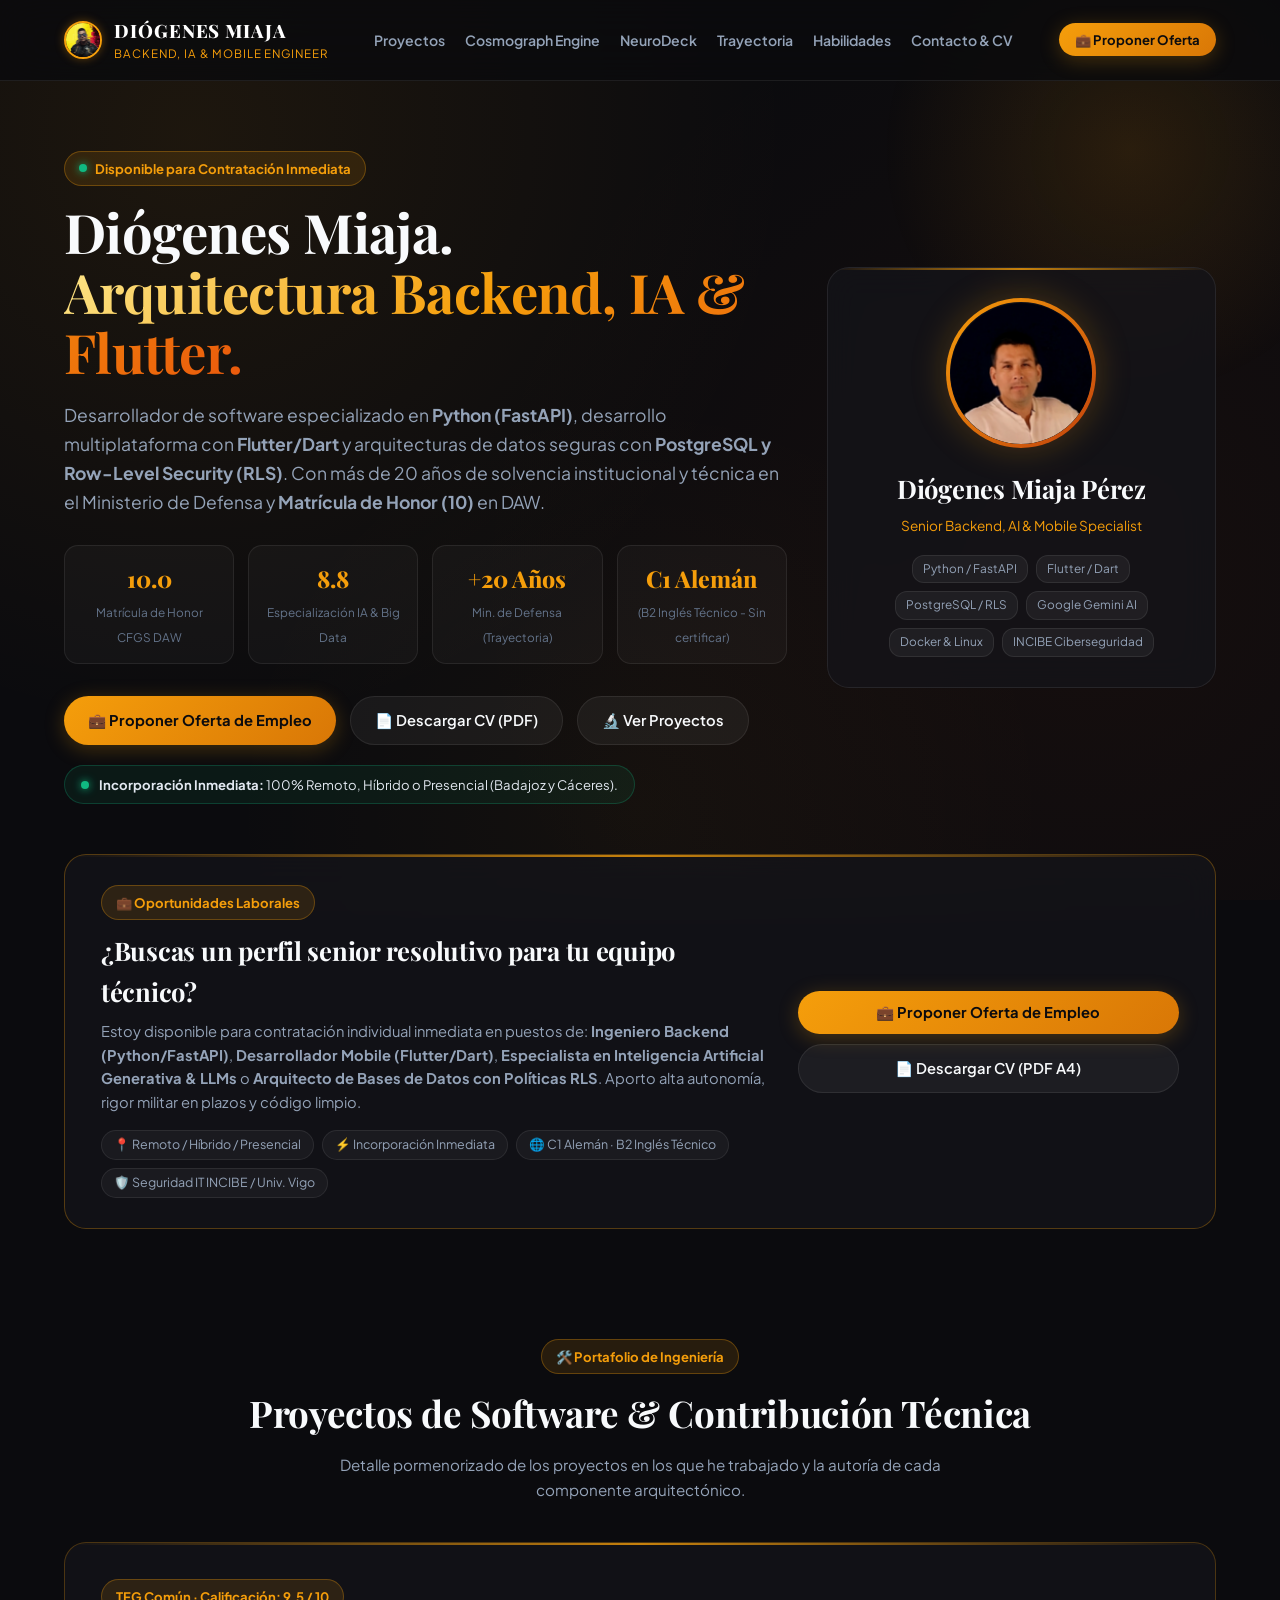
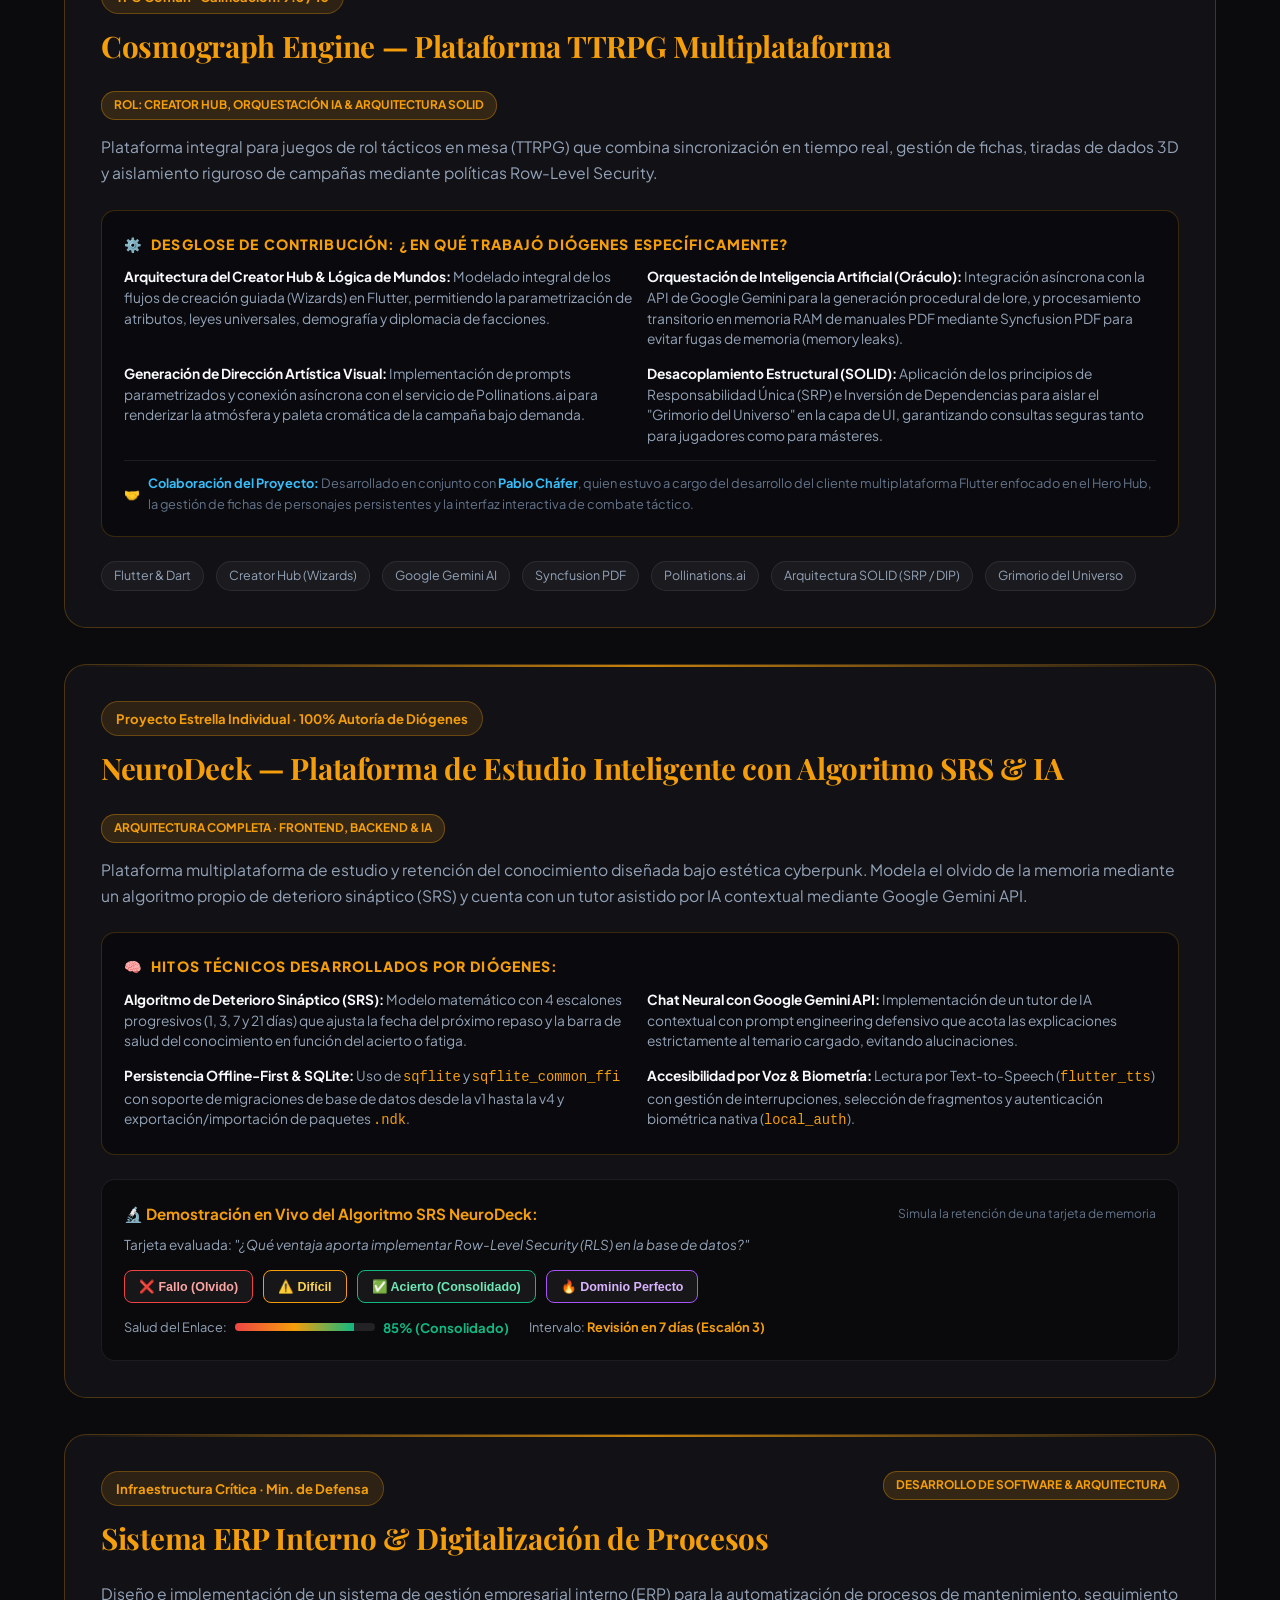
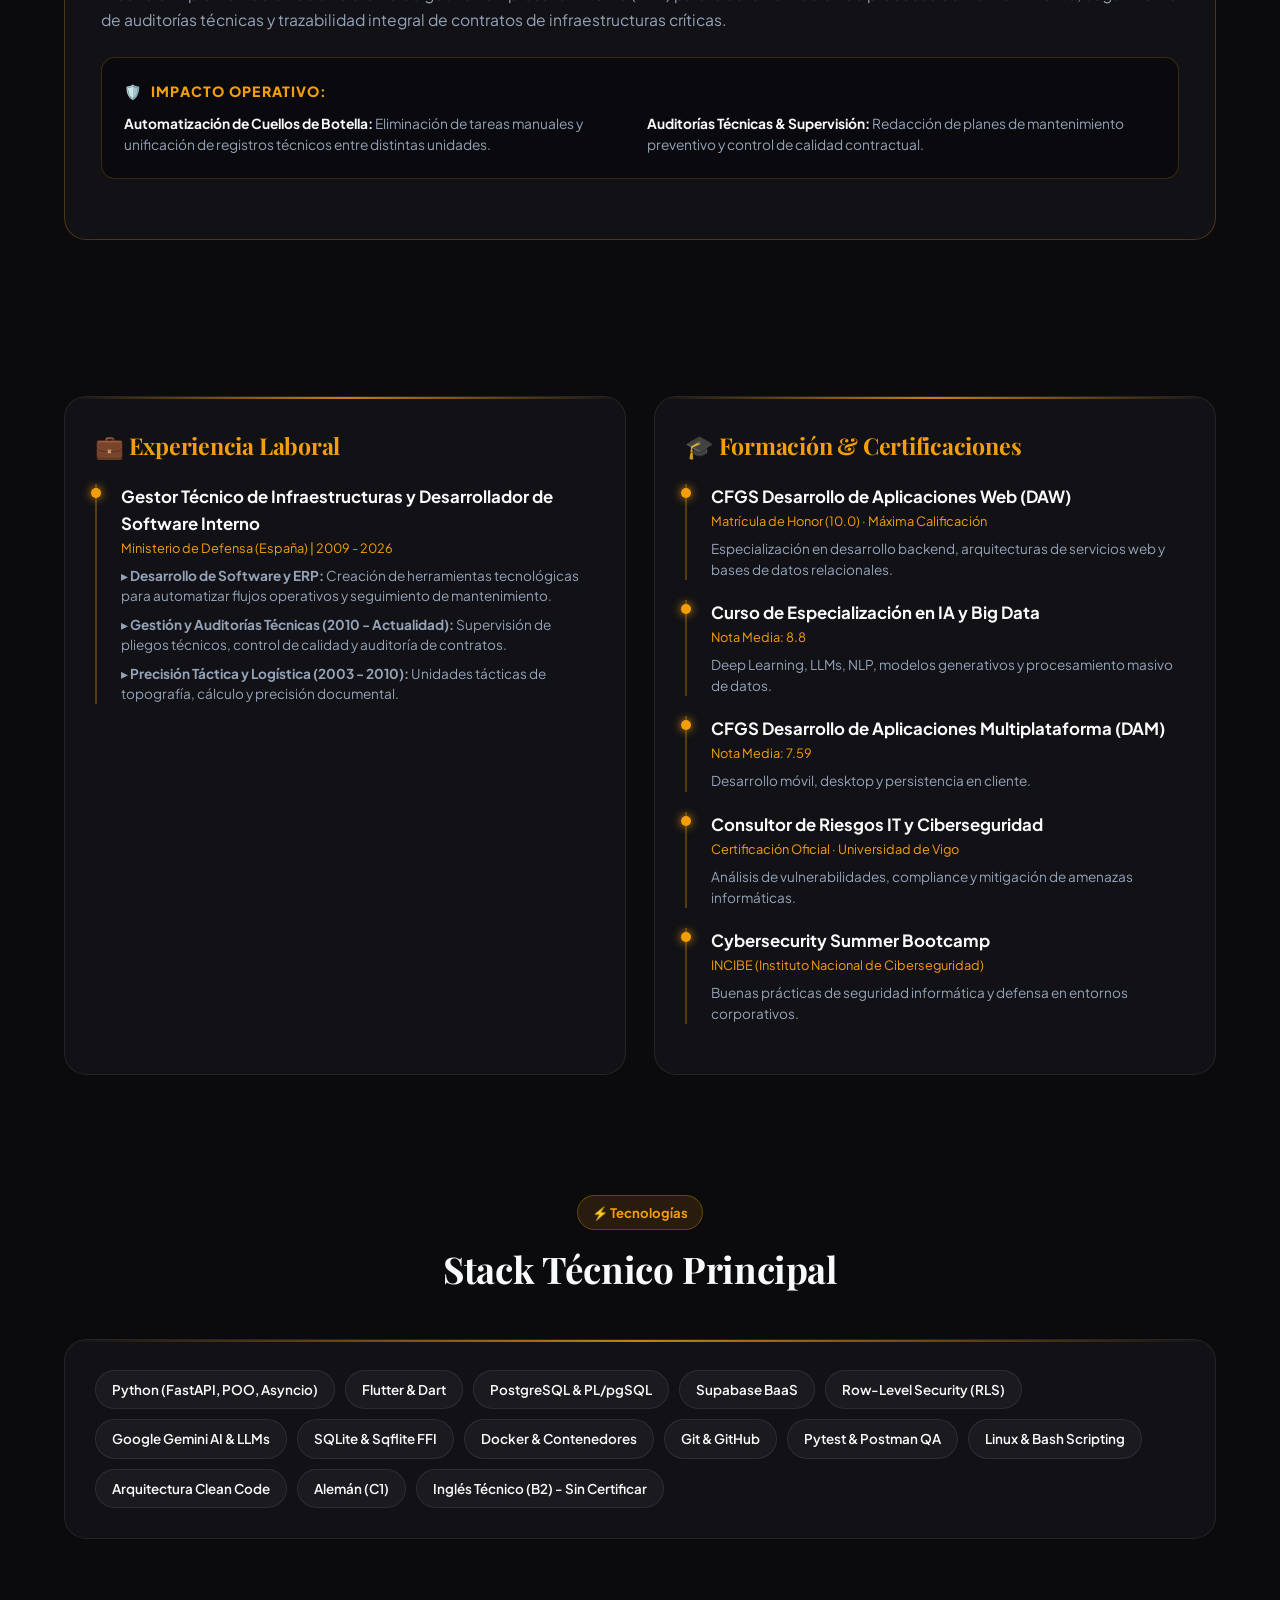
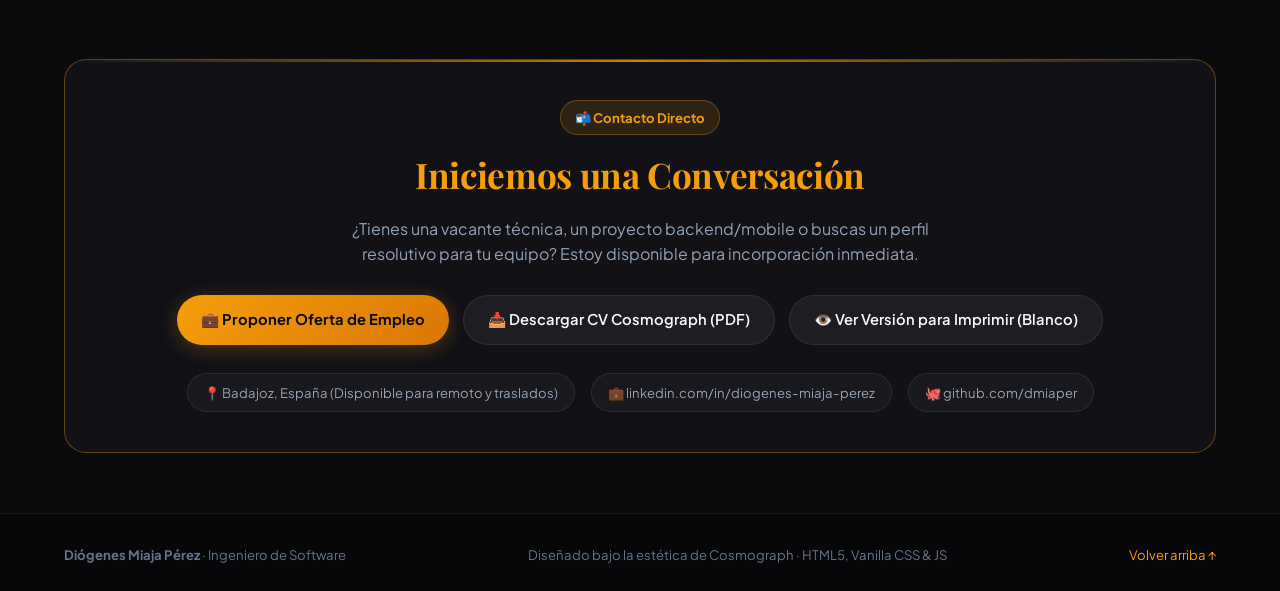
==== index.html @ bc134b26 "feat: portfolio web interactivo y CV de Diogenes Miaja preparado para GitHub Pages" ====
<!DOCTYPE html>
<html lang="es">
<head>
  <meta charset="UTF-8">
  <meta name="viewport" content="width=device-width, initial-scale=1.0">
  <title>Diógenes Miaja Pérez — Backend, IA & Mobile Flutter Developer</title>
  <meta name="description" content="Portafolio profesional de Diógenes Miaja Pérez: Ingeniero de Software especializado en Python, FastAPI, Flutter/Dart, PostgreSQL RLS e IA Generativa. Matrícula de Honor en DAW.">
  
  <!-- Google Fonts: Playfair Display & Plus Jakarta Sans / Inter -->
  <link rel="preconnect" href="https://fonts.googleapis.com">
  <link rel="preconnect" href="https://fonts.gstatic.com" crossorigin>
  <link href="https://fonts.googleapis.com/css2?family=Inter:wght@300;400;500;600;700&family=Playfair+Display:ital,wght@0,600;0,700;0,900;1,600&family=Plus+Jakarta+Sans:wght@500;600;700;800&family=JetBrains+Mono:wght@400;500;600&display=swap" rel="stylesheet">
  
  <link rel="stylesheet" href="styles.css">
<link rel="icon" type="image/jpg" href="assets/diogenes-profile.jpg">
</head>
<body>

  <div class="ambient-glow"></div>

  <!-- HEADER / NAVBAR -->
  <header class="site-header">
    <div class="container header-layout">
      <a href="#hero" class="brand-box">
        <img src="assets/diogenes-profile.jpg" alt="Diógenes Miaja" class="brand-icon">
        <div>
          <div class="brand-title">DIÓGENES MIAJA</div>
          <div class="brand-subtitle">Backend, IA & Mobile Engineer</div>
        </div>
      </a>

      <nav>
        <ul class="nav-links">
          <li><a href="#proyectos">Proyectos</a></li>
          <li><a href="#cosmograph">Cosmograph Engine</a></li>
          <li><a href="#neurodeck">NeuroDeck</a></li>
          <li><a href="#trayectoria">Trayectoria</a></li>
          <li><a href="#stack">Habilidades</a></li>
          <li><a href="#contacto">Contacto & CV</a></li>
        </ul>
      </nav>

      <div>
        <button type="button" class="btn-master btn-sm" onclick="openOfferEmail('Diógenes Miaja', 'dmiaper@hotmail.com')">
          <span>💼 Proponer Oferta</span>
        </button>
      </div>
    </div>
  </header>

  <main>

    <!-- HERO SECTION -->
    <section class="hero-section" id="hero">
      <div class="container hero-grid">
        
        <div>
          <div class="hero-eyebrow">
            <span class="badge-pill">
              <span class="status-dot-green"></span>
              <span>Disponible para Contratación Inmediata</span>
            </span>
          </div>

          <h1 class="hero-title">
            Diógenes Miaja. <br>
            <span class="text-gradient-master">Arquitectura Backend, IA & Flutter.</span>
          </h1>

          <p class="hero-lead">
            Desarrollador de software especializado en <strong>Python (FastAPI)</strong>, desarrollo multiplataforma con <strong>Flutter/Dart</strong> y arquitecturas de datos seguras con <strong>PostgreSQL y Row-Level Security (RLS)</strong>. Con más de 20 años de solvencia institucional y técnica en el Ministerio de Defensa y <strong>Matrícula de Honor (10)</strong> en DAW.
          </p>

          <!-- Métricas -->
          <div class="hero-metrics">
            <div class="metric-card">
              <span class="metric-val">10.0</span>
              <span class="metric-label">Matrícula de Honor CFGS DAW</span>
            </div>
            <div class="metric-card">
              <span class="metric-val">8.8</span>
              <span class="metric-label">Especialización IA & Big Data</span>
            </div>
            <div class="metric-card">
              <span class="metric-val">+20 Años</span>
              <span class="metric-label">Min. de Defensa (Trayectoria)</span>
            </div>
            <div class="metric-card">
              <span class="metric-val">C1 Alemán</span>
              <span class="metric-label">(B2 Inglés Técnico - Sin certificar)</span>
            </div>
          </div>

          <!-- CTAs -->
          <div class="hero-actions">
            <button type="button" class="btn-master" onclick="openOfferEmail('Diógenes Miaja', 'dmiaper@hotmail.com')">
              <span>💼 Proponer Oferta de Empleo</span>
            </button>
            <a href="./CV_Diogenes_Miaja_Cosmograph.pdf" download class="btn-glass">
              <span>📄 Descargar CV (PDF)</span>
            </a>
            <a href="#proyectos" class="btn-glass">
              <span>🔬 Ver Proyectos</span>
            </a>
          </div>

          <!-- Callout -->
          <div class="hiring-callout-strip">
            <span class="status-dot-green"></span>
            <span><strong>Incorporación Inmediata:</strong> 100% Remoto, Híbrido o Presencial (Badajoz y Cáceres).</span>
          </div>
        </div>

        <!-- Tarjeta Hero Lateral -->
        <div class="hero-card-side glass-panel">
          <div class="top-light-line"></div>
          
          <div class="avatar-ring">
            <div class="avatar-inner">
              <img src="assets/perfil_dio.png" alt="Foto de Diógenes Miaja Pérez" class="profile-photo-img" loading="eager">
            </div>
          </div>

          <h2 class="hero-side-name">Diógenes Miaja Pérez</h2>
          <p class="hero-side-role">Senior Backend, AI & Mobile Specialist</p>
          
          <div class="hero-side-tags">
            <span class="tag-pill">Python / FastAPI</span>
            <span class="tag-pill">Flutter / Dart</span>
            <span class="tag-pill">PostgreSQL / RLS</span>
            <span class="tag-pill">Google Gemini AI</span>
            <span class="tag-pill">Docker & Linux</span>
            <span class="tag-pill">INCIBE Ciberseguridad</span>
          </div>
        </div>

      </div>
    </section>

    <!-- BANNER DE CONTRATACIÓN INDIVIDUAL DESTACADO -->
    <section class="container">
      <div class="hiring-box glass-panel">
        <div class="top-light-line"></div>
        <div class="hiring-box-layout">
          <div>
            <span class="badge-pill" style="margin-bottom: 10px;">💼 Oportunidades Laborales</span>
            <h3 class="hiring-box-title">¿Buscas un perfil senior resolutivo para tu equipo técnico?</h3>
            <p class="hiring-box-desc">
              Estoy disponible para contratación individual inmediata en puestos de: <strong>Ingeniero Backend (Python/FastAPI)</strong>, <strong>Desarrollador Mobile (Flutter/Dart)</strong>, <strong>Especialista en Inteligencia Artificial Generativa & LLMs</strong> o <strong>Arquitecto de Bases de Datos con Políticas RLS</strong>. Aporto alta autonomía, rigor militar en plazos y código limpio.
            </p>
            <div class="hiring-chips">
              <span class="chip">📍 Remoto / Híbrido / Presencial</span>
              <span class="chip">⚡ Incorporación Inmediata</span>
              <span class="chip">🌐 C1 Alemán · B2 Inglés Técnico</span>
              <span class="chip">🛡️ Seguridad IT INCIBE / Univ. Vigo</span>
            </div>
          </div>
          <div class="hiring-box-actions">
            <button type="button" class="btn-master btn-block" onclick="openOfferEmail('Diógenes Miaja', 'dmiaper@hotmail.com')">
              <span>💼 Proponer Oferta de Empleo</span>
            </button>
            <a href="./CV_Diogenes_Miaja_Cosmograph.pdf" download class="btn-glass btn-block">
              <span>📄 Descargar CV (PDF A4)</span>
            </a>
          </div>
        </div>
      </div>
    </section>

    <!-- PROYECTOS DESTACADOS CON DESGLOSE DE AUTORÍA -->
    <section class="section-block" id="proyectos">
      <div class="container">
        
        <div class="section-head">
          <span class="badge-pill">🛠️ Portafolio de Ingeniería</span>
          <h2 class="section-title">Proyectos de Software & Contribución Técnica</h2>
          <p class="section-sub">
            Detalle pormenorizado de los proyectos en los que he trabajado y la autoría de cada componente arquitectónico.
          </p>
        </div>

        <!-- PROYECTO 1: COSMOGRAPH ENGINE (COLABORATIVO - TFG 9.5) -->
        <article class="project-card glass-panel" id="cosmograph">
          <div class="top-light-line"></div>

          <div class="project-topline">
            <div>
              <span class="badge-pill" style="margin-bottom: 8px;">TFG Común · Calificación: 9.5 / 10</span>
              <h3 class="project-title text-amber">Cosmograph Engine — Plataforma TTRPG Multiplataforma</h3>
            </div>
            <span class="project-role-badge">Rol: Creator Hub, Orquestación IA & Arquitectura SOLID</span>
          </div>

          <p class="project-summary">
            Plataforma integral para juegos de rol tácticos en mesa (TTRPG) que combina sincronización en tiempo real, gestión de fichas, tiradas de dados 3D y aislamiento riguroso de campañas mediante políticas Row-Level Security.
          </p>

          <!-- DESGLOSE ESPECÍFICO DE QUÉ HIZO DIÓGENES -->
          <div class="contribution-breakdown">
            <h4 class="contribution-title">
              <span>⚙️</span>
              <span>Desglose de Contribución: ¿En qué trabajó Diógenes específicamente?</span>
            </h4>
            
            <ul class="contribution-list">
              <li>
                <strong>Arquitectura del Creator Hub & Lógica de Mundos:</strong>
                Modelado integral de los flujos de creación guiada (Wizards) en Flutter, permitiendo la parametrización de atributos, leyes universales, demografía y diplomacia de facciones.
              </li>
              <li>
                <strong>Orquestación de Inteligencia Artificial (Oráculo):</strong>
                Integración asíncrona con la API de Google Gemini para la generación procedural de lore, y procesamiento transitorio en memoria RAM de manuales PDF mediante Syncfusion PDF para evitar fugas de memoria (memory leaks).
              </li>
              <li>
                <strong>Generación de Dirección Artística Visual:</strong>
                Implementación de prompts parametrizados y conexión asíncrona con el servicio de Pollinations.ai para renderizar la atmósfera y paleta cromática de la campaña bajo demanda.
              </li>
              <li>
                <strong>Desacoplamiento Estructural (SOLID):</strong>
                Aplicación de los principios de Responsabilidad Única (SRP) e Inversión de Dependencias para aislar el "Grimorio del Universo" en la capa de UI, garantizando consultas seguras tanto para jugadores como para másteres.
              </li>
            </ul>

            <div class="collaborator-note">
              <span>🤝</span>
              <span>
                <strong>Colaboración del Proyecto:</strong> Desarrollado en conjunto con <strong>Pablo Cháfer</strong>, quien estuvo a cargo del desarrollo del cliente multiplataforma Flutter enfocado en el Hero Hub, la gestión de fichas de personajes persistentes y la interfaz interactiva de combate táctico.
              </span>
            </div>
          </div>

          <div style="display: flex; gap: 12px; flex-wrap: wrap;">
            <span class="chip">Flutter & Dart</span>
            <span class="chip">Creator Hub (Wizards)</span>
            <span class="chip">Google Gemini AI</span>
            <span class="chip">Syncfusion PDF</span>
            <span class="chip">Pollinations.ai</span>
            <span class="chip">Arquitectura SOLID (SRP / DIP)</span>
            <span class="chip">Grimorio del Universo</span>
          </div>
        </article>

        <!-- PROYECTO 2: NEURODECK (AUTORÍA INDIVIDUAL DE DIÓGENES) -->
        <article class="project-card glass-panel" id="neurodeck">
          <div class="top-light-line"></div>

          <div class="project-topline">
            <div>
              <span class="badge-pill" style="margin-bottom: 8px;">Proyecto Estrella Individual · 100% Autoría de Diógenes</span>
              <h3 class="project-title text-amber">NeuroDeck — Plataforma de Estudio Inteligente con Algoritmo SRS & IA</h3>
            </div>
            <span class="project-role-badge">Arquitectura Completa · Frontend, Backend & IA</span>
          </div>

          <p class="project-summary">
            Plataforma multiplataforma de estudio y retención del conocimiento diseñada bajo estética cyberpunk. Modela el olvido de la memoria mediante un algoritmo propio de deterioro sináptico (SRS) y cuenta con un tutor asistido por IA contextual mediante Google Gemini API.
          </p>

          <!-- DESGLOSE ESPECÍFICO DE NEURODECK -->
          <div class="contribution-breakdown">
            <h4 class="contribution-title">
              <span>🧠</span>
              <span>Hitos Técnicos Desarrollados por Diógenes:</span>
            </h4>
            
            <ul class="contribution-list">
              <li>
                <strong>Algoritmo de Deterioro Sináptico (SRS):</strong>
                Modelo matemático con 4 escalones progresivos (1, 3, 7 y 21 días) que ajusta la fecha del próximo repaso y la barra de salud del conocimiento en función del acierto o fatiga.
              </li>
              <li>
                <strong>Chat Neural con Google Gemini API:</strong>
                Implementación de un tutor de IA contextual con prompt engineering defensivo que acota las explicaciones estrictamente al temario cargado, evitando alucinaciones.
              </li>
              <li>
                <strong>Persistencia Offline-First & SQLite:</strong>
                Uso de <code style="color: var(--master-gold);">sqflite</code> y <code style="color: var(--master-gold);">sqflite_common_ffi</code> con soporte de migraciones de base de datos desde la v1 hasta la v4 y exportación/importación de paquetes <code style="color: var(--master-gold);">.ndk</code>.
              </li>
              <li>
                <strong>Accesibilidad por Voz & Biometría:</strong>
                Lectura por Text-to-Speech (<code style="color: var(--master-gold);">flutter_tts</code>) con gestión de interrupciones, selección de fragmentos y autenticación biométrica nativa (<code style="color: var(--master-gold);">local_auth</code>).
              </li>
            </ul>
          </div>

          <!-- DEMO INTERACTIVA DEL ALGORITMO SRS -->
          <div class="srs-demo-box">
            <div style="display: flex; justify-content: space-between; align-items: center; margin-bottom: 8px; flex-wrap: wrap; gap: 8px;">
              <strong style="font-size: 0.95rem; color: var(--master-gold);">🔬 Demostración en Vivo del Algoritmo SRS NeuroDeck:</strong>
              <span style="font-size: 0.76rem; color: var(--text-subtle);">Simula la retención de una tarjeta de memoria</span>
            </div>
            
            <p style="font-size: 0.85rem; color: var(--text-muted); margin-bottom: 10px;">
              Tarjeta evaluada: <em>"¿Qué ventaja aporta implementar Row-Level Security (RLS) en la base de datos?"</em>
            </p>

            <div class="srs-controls">
              <button class="btn-srs fail" id="srsFail">❌ Fallo (Olvido)</button>
              <button class="btn-srs hard" id="srsHard">⚠️ Difícil</button>
              <button class="btn-srs success" id="srsSuccess">✅ Acierto (Consolidado)</button>
              <button class="btn-srs master" id="srsMaster">🔥 Dominio Perfecto</button>
            </div>

            <div class="srs-metrics-row">
              <div style="display: flex; align-items: center; gap: 8px;">
                <span style="font-size: 0.8rem; color: var(--text-muted);">Salud del Enlace:</span>
                <div class="health-track">
                  <div class="health-fill" id="srsHealthBar"></div>
                </div>
                <span id="srsHealthVal" style="font-size: 0.82rem; font-weight: 700; color: #10B981;">85% (Consolidado)</span>
              </div>
              <div style="font-size: 0.8rem; color: var(--text-muted);">
                Intervalo: <strong id="srsIntervalVal" style="color: var(--master-gold);">Revisión en 7 días (Escalón 3)</strong>
              </div>
            </div>
          </div>
        </article>

        <!-- PROYECTO 3: ERP INTERNO & AUTOMATIZACIÓN MINISDEF -->
        <article class="project-card glass-panel">
          <div class="top-light-line"></div>

          <div class="project-topline">
            <div>
              <span class="badge-pill" style="margin-bottom: 8px;">Infraestructura Crítica · Min. de Defensa</span>
              <h3 class="project-title text-amber">Sistema ERP Interno & Digitalización de Procesos</h3>
            </div>
            <span class="project-role-badge">Desarrollo de Software & Arquitectura</span>
          </div>

          <p class="project-summary">
            Diseño e implementación de un sistema de gestión empresarial interno (ERP) para la automatización de procesos de mantenimiento, seguimiento de auditorías técnicas y trazabilidad integral de contratos de infraestructuras críticas.
          </p>

          <div class="contribution-breakdown">
            <h4 class="contribution-title"><span>🛡️</span><span>Impacto Operativo:</span></h4>
            <ul class="contribution-list">
              <li>
                <strong>Automatización de Cuellos de Botella:</strong> Eliminación de tareas manuales y unificación de registros técnicos entre distintas unidades.
              </li>
              <li>
                <strong>Auditorías Técnicas & Supervisión:</strong> Redacción de planes de mantenimiento preventivo y control de calidad contractual.
              </li>
            </ul>
          </div>
        </article>

      </div>
    </section>

    <!-- TRAYECTORIA Y FORMACIÓN (DOS COLUMNAS) -->
    <section class="section-block" id="trayectoria">
      <div class="container two-cols">
        
        <!-- EXPERIENCIA LABORAL -->
        <div class="timeline-card glass-panel">
          <div class="top-light-line"></div>
          <h3 class="timeline-heading">💼 Experiencia Laboral</h3>

          <div class="timeline-item">
            <div class="timeline-dot"></div>
            <div class="tl-role">Gestor Técnico de Infraestructuras y Desarrollador de Software Interno</div>
            <div class="tl-sub">Ministerio de Defensa (España) | 2009 - 2026</div>
            <div class="tl-desc">
              <ul style="list-style: none; display: flex; flex-direction: column; gap: 8px; margin-top: 6px;">
                <li>▸ <strong>Desarrollo de Software y ERP:</strong> Creación de herramientas tecnológicas para automatizar flujos operativos y seguimiento de mantenimiento.</li>
                <li>▸ <strong>Gestión y Auditorías Técnicas (2010 - Actualidad):</strong> Supervisión de pliegos técnicos, control de calidad y auditoría de contratos.</li>
                <li>▸ <strong>Precisión Táctica y Logística (2003 - 2010):</strong> Unidades tácticas de topografía, cálculo y precisión documental.</li>
              </ul>
            </div>
          </div>
        </div>

        <!-- FORMACIÓN Y CERTIFICACIONES -->
        <div class="timeline-card glass-panel">
          <div class="top-light-line"></div>
          <h3 class="timeline-heading">🎓 Formación & Certificaciones</h3>

          <div class="timeline-item">
            <div class="timeline-dot"></div>
            <div class="tl-role">CFGS Desarrollo de Aplicaciones Web (DAW)</div>
            <div class="tl-sub">Matrícula de Honor (10.0) · Máxima Calificación</div>
            <div class="tl-desc">Especialización en desarrollo backend, arquitecturas de servicios web y bases de datos relacionales.</div>
          </div>

          <div class="timeline-item">
            <div class="timeline-dot"></div>
            <div class="tl-role">Curso de Especialización en IA y Big Data</div>
            <div class="tl-sub">Nota Media: 8.8</div>
            <div class="tl-desc">Deep Learning, LLMs, NLP, modelos generativos y procesamiento masivo de datos.</div>
          </div>

          <div class="timeline-item">
            <div class="timeline-dot"></div>
            <div class="tl-role">CFGS Desarrollo de Aplicaciones Multiplataforma (DAM)</div>
            <div class="tl-sub">Nota Media: 7.59</div>
            <div class="tl-desc">Desarrollo móvil, desktop y persistencia en cliente.</div>
          </div>

          <div class="timeline-item">
            <div class="timeline-dot"></div>
            <div class="tl-role">Consultor de Riesgos IT y Ciberseguridad</div>
            <div class="tl-sub">Certificación Oficial · Universidad de Vigo</div>
            <div class="tl-desc">Análisis de vulnerabilidades, compliance y mitigación de amenazas informáticas.</div>
          </div>

          <div class="timeline-item">
            <div class="timeline-dot"></div>
            <div class="tl-role">Cybersecurity Summer Bootcamp</div>
            <div class="tl-sub">INCIBE (Instituto Nacional de Ciberseguridad)</div>
            <div class="tl-desc">Buenas prácticas de seguridad informática y defensa en entornos corporativos.</div>
          </div>
        </div>

      </div>
    </section>

    <!-- STACK TECNOLÓGICO -->
    <section class="section-block" id="stack">
      <div class="container">
        
        <div class="section-head">
          <span class="badge-pill">⚡ Tecnologías</span>
          <h2 class="section-title">Stack Técnico Principal</h2>
        </div>

        <div class="glass-panel" style="padding: 30px;">
          <div class="top-light-line"></div>
          <div class="stack-grid">
            <span class="skill-chip">Python (FastAPI, POO, Asyncio)</span>
            <span class="skill-chip">Flutter & Dart</span>
            <span class="skill-chip">PostgreSQL & PL/pgSQL</span>
            <span class="skill-chip">Supabase BaaS</span>
            <span class="skill-chip">Row-Level Security (RLS)</span>
            <span class="skill-chip">Google Gemini AI & LLMs</span>
            <span class="skill-chip">SQLite & Sqflite FFI</span>
            <span class="skill-chip">Docker & Contenedores</span>
            <span class="skill-chip">Git & GitHub</span>
            <span class="skill-chip">Pytest & Postman QA</span>
            <span class="skill-chip">Linux & Bash Scripting</span>
            <span class="skill-chip">Arquitectura Clean Code</span>
            <span class="skill-chip">Alemán (C1)</span>
            <span class="skill-chip">Inglés Técnico (B2) - Sin Certificar</span>
          </div>
        </div>

      </div>
    </section>

    <!-- CONTACTO Y DESCARGA DE CV -->
    <section class="section-block" id="contacto">
      <div class="container">
        
        <div class="contact-hero-card glass-panel">
          <div class="top-light-line"></div>
          <span class="badge-pill" style="margin-bottom: 12px;">📬 Contacto Directo</span>
          <h3 class="text-amber">Iniciemos una Conversación</h3>
          <p>
            ¿Tienes una vacante técnica, un proyecto backend/mobile o buscas un perfil resolutivo para tu equipo? Estoy disponible para incorporación inmediata.
          </p>

          <div class="contact-actions">
            <button type="button" class="btn-master" onclick="openOfferEmail('Diógenes Miaja', 'dmiaper@hotmail.com')">
              <span>💼 Proponer Oferta de Empleo</span>
            </button>
            <a href="./CV_Diogenes_Miaja_Cosmograph.pdf" download class="btn-glass">
              <span>📥 Descargar CV Cosmograph (PDF)</span>
            </a>
            <a href="./cv.html" target="_blank" class="btn-glass">
              <span>👁️ Ver Versión para Imprimir (Blanco)</span>
            </a>
          </div>

          <div class="contact-links-row">
            <span class="contact-pill-link">📍 Badajoz, España (Disponible para remoto y traslados)</span>
            <a href="https://linkedin.com/in/diogenes-miaja-perez" target="_blank" rel="noopener" class="contact-pill-link">💼 linkedin.com/in/diogenes-miaja-perez</a>
            <a href="https://github.com/dmiaper" target="_blank" rel="noopener" class="contact-pill-link">🐙 github.com/dmiaper</a>
          </div>
        </div>

      </div>
    </section>

  </main>

  <!-- FOOTER -->
  <footer class="site-footer">
    <div class="container footer-layout">
      <div>
        <strong>Diógenes Miaja Pérez</strong> · Ingeniero de Software
      </div>
      <div>
        Diseñado bajo la estética de Cosmograph · HTML5, Vanilla CSS & JS
      </div>
      <div>
        <a href="#hero" style="color: var(--master-gold); text-decoration: none;">Volver arriba ↑</a>
      </div>
    </div>
  </footer>

  <script src="app.js"></script>
</body>
</html>
---- styles.css ----
/* ==========================================================================
   PORTAFOLIO INDIVIDUAL — DIÓGENES MIAJA PÉREZ
   Cosmograph Master Theme (Space Black & Deep Gold/Amber)
   ========================================================================== */

:root {
  --bg-space: #0B0B0E;
  --dark-panel: #15151A;
  --dark-subpanel: #1C1C24;
  --glass-bg: rgba(21, 21, 26, 0.75);
  --glass-border: rgba(255, 255, 255, 0.08);

  /* Acento Master Diógenes */
  --master-gold: #F59E0B;
  --master-amber: #D97706;
  --master-orange: #C2410C;
  --master-glow: rgba(245, 158, 11, 0.25);
  --emerald-accent: #10B981;

  --text-main: #F8FAFC;
  --text-muted: #94A3B8;
  --text-subtle: #64748B;

  --radius-sm: 8px;
  --radius-md: 14px;
  --radius-lg: 22px;
  --transition-fast: 0.2s cubic-bezier(0.16, 1, 0.3, 1);
  --transition-smooth: 0.35s cubic-bezier(0.16, 1, 0.3, 1);
}

* {
  box-sizing: border-box;
  margin: 0;
  padding: 0;
}

html {
  scroll-behavior: smooth;
}

body {
  background-color: var(--bg-space);
  color: var(--text-main);
  font-family: 'Plus Jakarta Sans', 'Inter', -apple-system, sans-serif;
  line-height: 1.6;
  overflow-x: hidden;
  background-image: 
    radial-gradient(circle at 15% 15%, rgba(245, 158, 11, 0.08) 0%, transparent 45%),
    radial-gradient(circle at 85% 65%, rgba(194, 65, 12, 0.06) 0%, transparent 50%),
    radial-gradient(circle at 50% 90%, rgba(245, 158, 11, 0.04) 0%, transparent 40%);
  background-attachment: fixed;
}

/* Ambient glow */
.ambient-glow {
  position: fixed;
  top: -100px;
  right: -100px;
  width: 500px;
  height: 500px;
  border-radius: 50%;
  background: radial-gradient(circle, rgba(245, 158, 11, 0.12) 0%, transparent 70%);
  pointer-events: none;
  z-index: 0;
}

.container {
  width: 100%;
  max-width: 1200px;
  margin: 0 auto;
  padding: 0 24px;
  position: relative;
  z-index: 1;
}

/* Tipografía */
h1, h2, h3, h4, .brand-title {
  font-family: 'Playfair Display', Georgia, serif;
  font-weight: 700;
  color: var(--text-main);
  letter-spacing: -0.01em;
}

.text-amber {
  color: var(--master-gold);
}

.text-gradient-master {
  background: linear-gradient(135deg, #FDE68A 0%, var(--master-gold) 50%, #EA580C 100%);
  -webkit-background-clip: text;
  -webkit-text-fill-color: transparent;
}

/* Glass panel */
.glass-panel {
  background: var(--glass-bg);
  backdrop-filter: blur(16px);
  -webkit-backdrop-filter: blur(16px);
  border: 1px solid var(--glass-border);
  border-radius: var(--radius-lg);
  position: relative;
  overflow: hidden;
  transition: all var(--transition-smooth);
}

.top-light-line {
  position: absolute;
  top: 0;
  left: 0;
  right: 0;
  height: 2px;
  background: linear-gradient(90deg, transparent 0%, var(--master-gold) 50%, transparent 100%);
  opacity: 0.8;
}

/* Botones */
.btn-master {
  display: inline-flex;
  align-items: center;
  justify-content: center;
  gap: 8px;
  padding: 12px 24px;
  border-radius: 30px;
  font-family: inherit;
  font-size: 0.92rem;
  font-weight: 700;
  background: linear-gradient(135deg, var(--master-gold) 0%, var(--master-amber) 100%);
  color: #0B0B0E;
  text-decoration: none;
  border: none;
  cursor: pointer;
  box-shadow: 0 4px 20px var(--master-glow);
  transition: all var(--transition-fast);
}

.btn-master:hover {
  transform: translateY(-2px);
  box-shadow: 0 8px 30px rgba(245, 158, 11, 0.4);
}

.btn-glass {
  display: inline-flex;
  align-items: center;
  gap: 8px;
  padding: 12px 24px;
  border-radius: 30px;
  font-size: 0.92rem;
  font-weight: 600;
  background: rgba(255, 255, 255, 0.05);
  border: 1px solid var(--glass-border);
  color: var(--text-main);
  text-decoration: none;
  cursor: pointer;
  transition: all var(--transition-fast);
}

.btn-glass:hover {
  background: rgba(255, 255, 255, 0.1);
  border-color: rgba(255, 255, 255, 0.2);
  transform: translateY(-2px);
}

.btn-sm {
  padding: 8px 16px;
  font-size: 0.82rem;
}

.btn-block {
  display: flex;
  width: 100%;
  justify-content: center;
}

/* Badges */
.badge-pill {
  display: inline-flex;
  align-items: center;
  gap: 8px;
  padding: 6px 14px;
  border-radius: 20px;
  font-size: 0.82rem;
  font-weight: 700;
  background: rgba(245, 158, 11, 0.12);
  border: 1px solid rgba(245, 158, 11, 0.3);
  color: var(--master-gold);
}

.status-dot-green {
  width: 8px;
  height: 8px;
  border-radius: 50%;
  background: var(--emerald-accent);
  box-shadow: 0 0 8px var(--emerald-accent);
  animation: pulse-green 2s infinite ease-in-out;
}

@keyframes pulse-green {
  0%, 100% { opacity: 1; transform: scale(1); }
  50% { opacity: 0.4; transform: scale(0.85); }
}

/* Header */
.site-header {
  position: sticky;
  top: 0;
  z-index: 100;
  background: rgba(11, 11, 14, 0.85);
  backdrop-filter: blur(20px);
  border-bottom: 1px solid var(--glass-border);
  padding: 16px 0;
}

.header-layout {
  display: flex;
  align-items: center;
  justify-content: space-between;
}

.brand-box {
  display: flex;
  align-items: center;
  gap: 12px;
  text-decoration: none;
}

.brand-icon {
  width: 38px;
  height: 38px;
  border-radius: 50%;
  object-fit: cover;
  border: 2px solid var(--master-gold);
  box-shadow: 0 0 10px rgba(245, 158, 11, 0.35);
  flex-shrink: 0;
}

.brand-title {
  font-size: 1.15rem;
  font-weight: 800;
  letter-spacing: 0.05em;
  color: #FFF;
}

.brand-subtitle {
  font-size: 0.72rem;
  color: var(--master-gold);
  letter-spacing: 0.08em;
  text-transform: uppercase;
}

.nav-links {
  display: flex;
  align-items: center;
  gap: 20px;
  list-style: none;
}

.nav-links a {
  color: var(--text-muted);
  text-decoration: none;
  font-size: 0.88rem;
  font-weight: 600;
  transition: color var(--transition-fast);
}

.nav-links a:hover {
  color: var(--master-gold);
}

/* Hero */
.hero-section {
  padding: 70px 0 50px;
}

.hero-grid {
  display: grid;
  grid-template-columns: 1.3fr 0.7fr;
  gap: 40px;
  align-items: center;
}

.hero-eyebrow {
  margin-bottom: 16px;
}

.hero-title {
  font-size: 3.4rem;
  line-height: 1.1;
  margin-bottom: 20px;
}

.hero-lead {
  font-size: 1.1rem;
  color: var(--text-muted);
  line-height: 1.65;
  margin-bottom: 28px;
}

.hero-metrics {
  display: grid;
  grid-template-columns: repeat(4, 1fr);
  gap: 14px;
  margin-bottom: 32px;
}

.metric-card {
  background: rgba(255, 255, 255, 0.03);
  border: 1px solid var(--glass-border);
  padding: 14px;
  border-radius: var(--radius-md);
  text-align: center;
}

.metric-val {
  font-family: 'Playfair Display', serif;
  font-size: 1.45rem;
  font-weight: 800;
  color: var(--master-gold);
  display: block;
}

.metric-label {
  font-size: 0.74rem;
  color: var(--text-subtle);
  line-height: 1.3;
}

.hero-actions {
  display: flex;
  gap: 14px;
  flex-wrap: wrap;
  margin-bottom: 20px;
}

.hiring-callout-strip {
  display: inline-flex;
  align-items: center;
  gap: 10px;
  padding: 8px 16px;
  background: rgba(16, 185, 129, 0.08);
  border: 1px solid rgba(16, 185, 129, 0.25);
  border-radius: 20px;
  font-size: 0.82rem;
  color: #E2E8F0;
}

/* Card Avatar Hero */
.hero-card-side {
  padding: 30px;
  text-align: center;
}

.avatar-ring {
  width: 150px;
  height: 150px;
  border-radius: 50%;
  margin: 0 auto 20px;
  padding: 4px;
  background: linear-gradient(135deg, var(--master-gold), var(--master-orange));
  box-shadow: 0 0 35px var(--master-glow);
}

.avatar-inner {
  width: 100%;
  height: 100%;
  border-radius: 50%;
  background: var(--dark-panel);
  display: flex;
  align-items: center;
  justify-content: center;
  overflow: hidden;
}

.profile-photo-img {
  width: 100%;
  height: 100%;
  object-fit: cover;
  object-position: center top;
  border-radius: 50%;
  transition: transform var(--transition-smooth);
}

.avatar-ring:hover .profile-photo-img {
  transform: scale(1.05);
}

.avatar-initials {
  font-family: 'Playfair Display', serif;
  font-size: 2.6rem;
  font-weight: 900;
  color: var(--master-gold);
}

.hero-side-name {
  font-size: 1.6rem;
  margin-bottom: 6px;
}

.hero-side-role {
  font-size: 0.85rem;
  color: var(--master-gold);
  margin-bottom: 18px;
}

.hero-side-tags {
  display: flex;
  flex-wrap: wrap;
  gap: 8px;
  justify-content: center;
}

.tag-pill {
  font-size: 0.74rem;
  padding: 4px 10px;
  border-radius: 12px;
  background: rgba(255, 255, 255, 0.05);
  border: 1px solid var(--glass-border);
  color: var(--text-muted);
}

/* Secciones */
.section-block {
  padding: 60px 0;
}

.section-head {
  text-align: center;
  margin-bottom: 40px;
}

.section-title {
  font-size: 2.3rem;
  margin-top: 10px;
  margin-bottom: 10px;
}

.section-sub {
  font-size: 0.95rem;
  color: var(--text-muted);
  max-width: 650px;
  margin: 0 auto;
}

/* Callout de Contratación Individual */
.hiring-box {
  padding: 30px 36px;
  border-color: rgba(245, 158, 11, 0.3);
  margin-bottom: 50px;
}

.hiring-box-layout {
  display: grid;
  grid-template-columns: 1.4fr 0.8fr;
  gap: 30px;
  align-items: center;
}

.hiring-box-title {
  font-size: 1.6rem;
  margin-bottom: 8px;
}

.hiring-box-desc {
  font-size: 0.92rem;
  color: var(--text-muted);
  line-height: 1.6;
  margin-bottom: 16px;
}

.hiring-chips {
  display: flex;
  flex-wrap: wrap;
  gap: 8px;
}

.chip {
  font-size: 0.78rem;
  padding: 4px 12px;
  border-radius: 16px;
  background: rgba(255, 255, 255, 0.04);
  border: 1px solid var(--glass-border);
  color: var(--text-muted);
}

.hiring-box-actions {
  display: flex;
  flex-direction: column;
  gap: 10px;
}

/* Proyectos */
.project-card {
  padding: 36px;
  margin-bottom: 36px;
  border-color: rgba(245, 158, 11, 0.25);
}

.project-card:hover {
  border-color: var(--master-gold);
  box-shadow: 0 15px 40px rgba(0, 0, 0, 0.6), 0 0 30px rgba(245, 158, 11, 0.08);
}

.project-topline {
  display: flex;
  justify-content: space-between;
  align-items: flex-start;
  gap: 16px;
  margin-bottom: 14px;
  flex-wrap: wrap;
}

.project-title {
  font-size: 1.85rem;
  margin-bottom: 6px;
}

.project-role-badge {
  font-size: 0.74rem;
  font-weight: 700;
  text-transform: uppercase;
  padding: 4px 12px;
  border-radius: 14px;
  background: rgba(245, 158, 11, 0.15);
  border: 1px solid rgba(245, 158, 11, 0.35);
  color: var(--master-gold);
}

.project-summary {
  font-size: 0.98rem;
  color: var(--text-muted);
  line-height: 1.65;
  margin-bottom: 24px;
}

/* Desglose específico de autoría y contribución */
.contribution-breakdown {
  background: rgba(0, 0, 0, 0.35);
  border: 1px solid rgba(245, 158, 11, 0.2);
  border-radius: var(--radius-md);
  padding: 22px;
  margin-bottom: 24px;
}

.contribution-title {
  font-family: 'Plus Jakarta Sans', sans-serif;
  font-size: 0.88rem;
  font-weight: 800;
  text-transform: uppercase;
  letter-spacing: 0.08em;
  color: var(--master-gold);
  margin-bottom: 12px;
  display: flex;
  align-items: center;
  gap: 8px;
}

.contribution-list {
  list-style: none;
  display: grid;
  grid-template-columns: 1fr 1fr;
  gap: 14px;
  font-size: 0.86rem;
  color: var(--text-muted);
}

.contribution-list li {
  line-height: 1.5;
}

.contribution-list strong {
  color: var(--text-main);
}

.collaborator-note {
  margin-top: 14px;
  padding-top: 12px;
  border-top: 1px solid var(--glass-border);
  font-size: 0.8rem;
  color: var(--text-subtle);
  display: flex;
  align-items: center;
  gap: 8px;
}

.collaborator-note strong {
  color: #38BDF8;
}

/* Simulador SRS NeuroDeck */
.srs-demo-box {
  background: rgba(0, 0, 0, 0.4);
  border: 1px solid var(--glass-border);
  border-radius: var(--radius-md);
  padding: 22px;
  margin-top: 20px;
}

.srs-controls {
  display: flex;
  gap: 10px;
  flex-wrap: wrap;
  margin: 14px 0;
}

.btn-srs {
  padding: 8px 14px;
  border-radius: 8px;
  font-size: 0.78rem;
  font-weight: 700;
  border: 1px solid var(--glass-border);
  background: rgba(255, 255, 255, 0.05);
  color: var(--text-main);
  cursor: pointer;
  transition: all var(--transition-fast);
}

.btn-srs:hover {
  background: rgba(255, 255, 255, 0.12);
}

.btn-srs.fail { border-color: #EF4444; color: #FCA5A5; }
.btn-srs.hard { border-color: #F59E0B; color: #FCD34D; }
.btn-srs.success { border-color: #10B981; color: #6EE7B7; }
.btn-srs.master { border-color: #A855F7; color: #D8B4FE; }

.srs-metrics-row {
  display: flex;
  gap: 20px;
  align-items: center;
  margin-top: 10px;
  flex-wrap: wrap;
}

.health-track {
  width: 140px;
  height: 8px;
  border-radius: 4px;
  background: rgba(255, 255, 255, 0.1);
  overflow: hidden;
}

.health-fill {
  height: 100%;
  background: linear-gradient(90deg, #EF4444, var(--master-gold), #10B981);
  width: 85%;
  transition: width 0.3s ease;
}

/* Dos columnas: Experiencia y Educación */
.two-cols {
  display: grid;
  grid-template-columns: 1fr 1fr;
  gap: 28px;
}

.timeline-card {
  padding: 30px;
}

.timeline-heading {
  font-size: 1.45rem;
  margin-bottom: 20px;
  color: var(--master-gold);
}

.timeline-item {
  position: relative;
  padding-left: 24px;
  margin-bottom: 20px;
  border-left: 2px solid rgba(245, 158, 11, 0.3);
}

.timeline-dot {
  position: absolute;
  left: -6px;
  top: 4px;
  width: 10px;
  height: 10px;
  border-radius: 50%;
  background: var(--master-gold);
  box-shadow: 0 0 10px var(--master-gold);
}

.tl-role {
  font-size: 1.05rem;
  font-weight: 700;
  color: var(--text-main);
}

.tl-sub {
  font-size: 0.8rem;
  color: var(--master-gold);
  margin-bottom: 8px;
}

.tl-desc {
  font-size: 0.85rem;
  color: var(--text-muted);
  line-height: 1.5;
}

/* Stack Tecnológico */
.stack-grid {
  display: flex;
  flex-wrap: wrap;
  gap: 10px;
}

.skill-chip {
  font-size: 0.84rem;
  font-weight: 600;
  padding: 8px 16px;
  border-radius: 20px;
  background: rgba(255, 255, 255, 0.04);
  border: 1px solid var(--glass-border);
  color: var(--text-main);
  transition: all var(--transition-fast);
}

.skill-chip:hover {
  background: rgba(245, 158, 11, 0.1);
  border-color: rgba(245, 158, 11, 0.3);
  color: var(--master-gold);
}

/* Hub de Descargas & Contacto */
.contact-hero-card {
  padding: 40px;
  text-align: center;
  border-color: rgba(245, 158, 11, 0.35);
}

.contact-hero-card h3 {
  font-size: 2.2rem;
  margin-bottom: 12px;
}

.contact-hero-card p {
  color: var(--text-muted);
  max-width: 620px;
  margin: 0 auto 28px;
}

.contact-actions {
  display: flex;
  justify-content: center;
  gap: 14px;
  flex-wrap: wrap;
  margin-bottom: 28px;
}

.contact-links-row {
  display: flex;
  justify-content: center;
  gap: 16px;
  flex-wrap: wrap;
}

.contact-pill-link {
  font-size: 0.82rem;
  color: var(--text-muted);
  text-decoration: none;
  padding: 8px 16px;
  border-radius: 20px;
  background: rgba(255, 255, 255, 0.03);
  border: 1px solid var(--glass-border);
  transition: all var(--transition-fast);
}

.contact-pill-link:hover {
  color: var(--text-main);
  border-color: rgba(255, 255, 255, 0.2);
}

/* Footer */
.site-footer {
  border-top: 1px solid var(--glass-border);
  padding: 30px 0;
  background: #070709;
  font-size: 0.82rem;
  color: var(--text-subtle);
}

.footer-layout {
  display: flex;
  justify-content: space-between;
  align-items: center;
  flex-wrap: wrap;
  gap: 16px;
}

/* Toast */
.toast-box {
  position: fixed;
  bottom: 24px;
  right: 24px;
  background: var(--dark-panel);
  border: 1px solid var(--emerald-accent);
  color: var(--text-main);
  padding: 12px 20px;
  border-radius: var(--radius-md);
  font-size: 0.85rem;
  font-weight: 600;
  box-shadow: 0 10px 30px rgba(0, 0, 0, 0.8);
  opacity: 0;
  transform: translateY(10px);
  pointer-events: none;
  transition: all 0.3s ease;
  z-index: 999;
}

.toast-box.show {
  opacity: 1;
  transform: translateY(0);
}

/* Responsive */
@media (max-width: 900px) {
  .hero-grid {
    grid-template-columns: 1fr;
  }
  .hero-metrics {
    grid-template-columns: 1fr 1fr;
  }
  .hiring-box-layout {
    grid-template-columns: 1fr;
  }
  .contribution-list {
    grid-template-columns: 1fr;
  }
  .two-cols {
    grid-template-columns: 1fr;
  }
}

@media (max-width: 600px) {
  .hero-title {
    font-size: 2.5rem;
  }
  .nav-links {
    display: none;
  }
}

/* Modal de envío de oferta por correo */
.email-modal-backdrop {
  position: fixed;
  inset: 0;
  background: rgba(0, 0, 0, 0.75);
  backdrop-filter: blur(8px);
  -webkit-backdrop-filter: blur(8px);
  z-index: 9999;
  display: flex;
  align-items: center;
  justify-content: center;
  padding: 20px;
  opacity: 0;
  pointer-events: none;
  transition: opacity 0.25s ease;
}

.email-modal-backdrop.active {
  opacity: 1;
  pointer-events: auto;
}

.email-modal-card {
  position: relative;
  width: 100%;
  max-width: 520px;
  background: rgba(18, 18, 24, 0.96);
  border: 1px solid rgba(255, 255, 255, 0.12);
  border-radius: 20px;
  padding: 32px 28px;
  box-shadow: 0 20px 50px rgba(0, 0, 0, 0.7);
  animation: modalScaleUp 0.25s ease-out;
}

@keyframes modalScaleUp {
  from { transform: scale(0.95); opacity: 0; }
  to { transform: scale(1); opacity: 1; }
}

.email-modal-close {
  position: absolute;
  top: 16px;
  right: 18px;
  background: rgba(255, 255, 255, 0.08);
  border: none;
  color: #FFF;
  width: 34px;
  height: 34px;
  border-radius: 50%;
  font-size: 1.4rem;
  display: flex;
  align-items: center;
  justify-content: center;
  cursor: pointer;
  transition: background 0.2s;
}

.email-modal-close:hover {
  background: rgba(255, 255, 255, 0.2);
}

.email-modal-header h3 {
  font-size: 1.35rem;
  margin: 10px 0 6px;
  color: #FFF;
}

.email-modal-header p {
  font-size: 0.88rem;
  color: #9CA3AF;
  line-height: 1.45;
  margin-bottom: 20px;
}

.email-modal-buttons {
  display: flex;
  flex-direction: column;
  gap: 10px;
}

.btn-email-option {
  display: flex;
  align-items: center;
  gap: 14px;
  padding: 12px 18px;
  background: rgba(255, 255, 255, 0.04);
  border: 1px solid rgba(255, 255, 255, 0.1);
  border-radius: 12px;
  text-decoration: none;
  color: #FFF;
  cursor: pointer;
  transition: all 0.2s ease;
  text-align: left;
  font-family: inherit;
  width: 100%;
}

.btn-email-option:hover {
  background: rgba(255, 255, 255, 0.09);
  border-color: rgba(255, 255, 255, 0.25);
  transform: translateY(-1px);
}

.btn-email-option .btn-icon {
  font-size: 1.35rem;
  flex-shrink: 0;
}

.btn-email-option .btn-text strong {
  display: block;
  font-size: 0.95rem;
  color: #F9FAFB;
}

.btn-email-option .btn-text small {
  display: block;
  font-size: 0.78rem;
  color: #9CA3AF;
}

.email-modal-footer {
  margin-top: 18px;
  padding-top: 14px;
  border-top: 1px solid rgba(255, 255, 255, 0.08);
  font-size: 0.82rem;
  color: #9CA3AF;
  text-align: center;
}
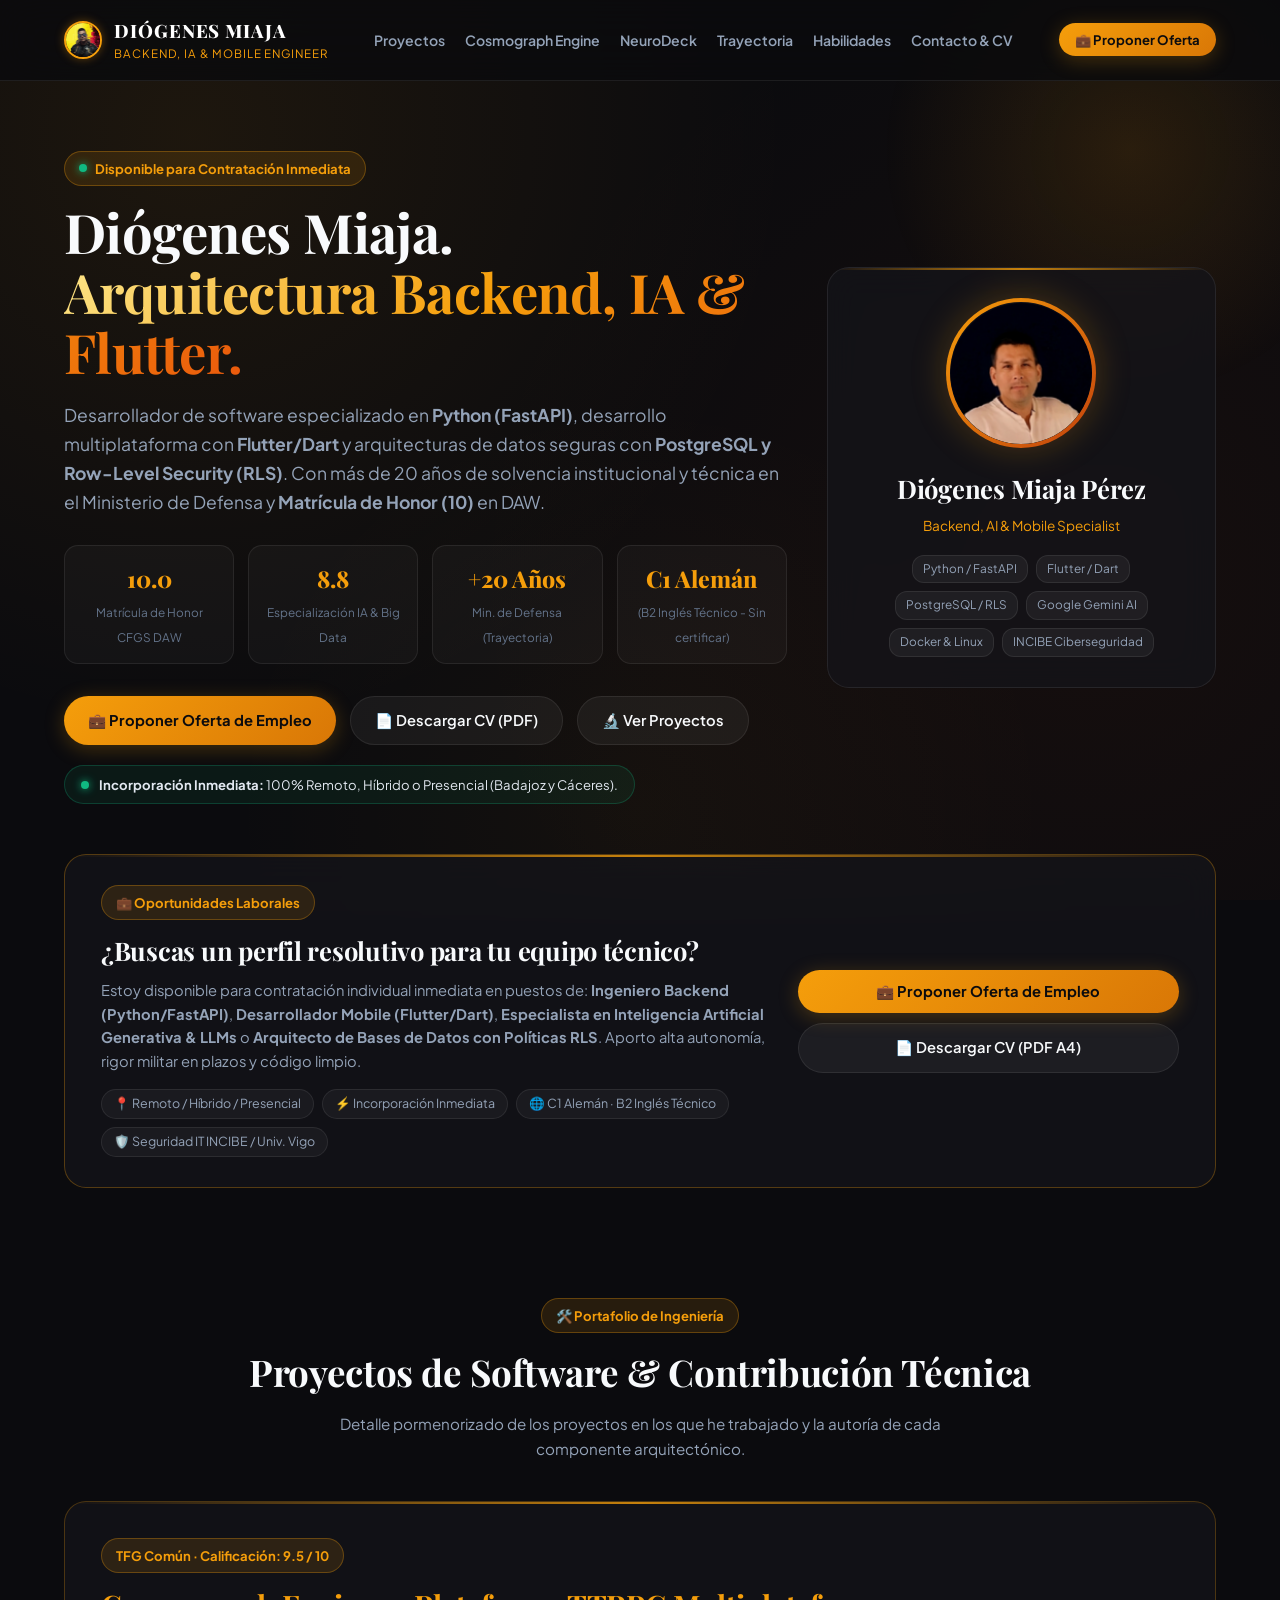
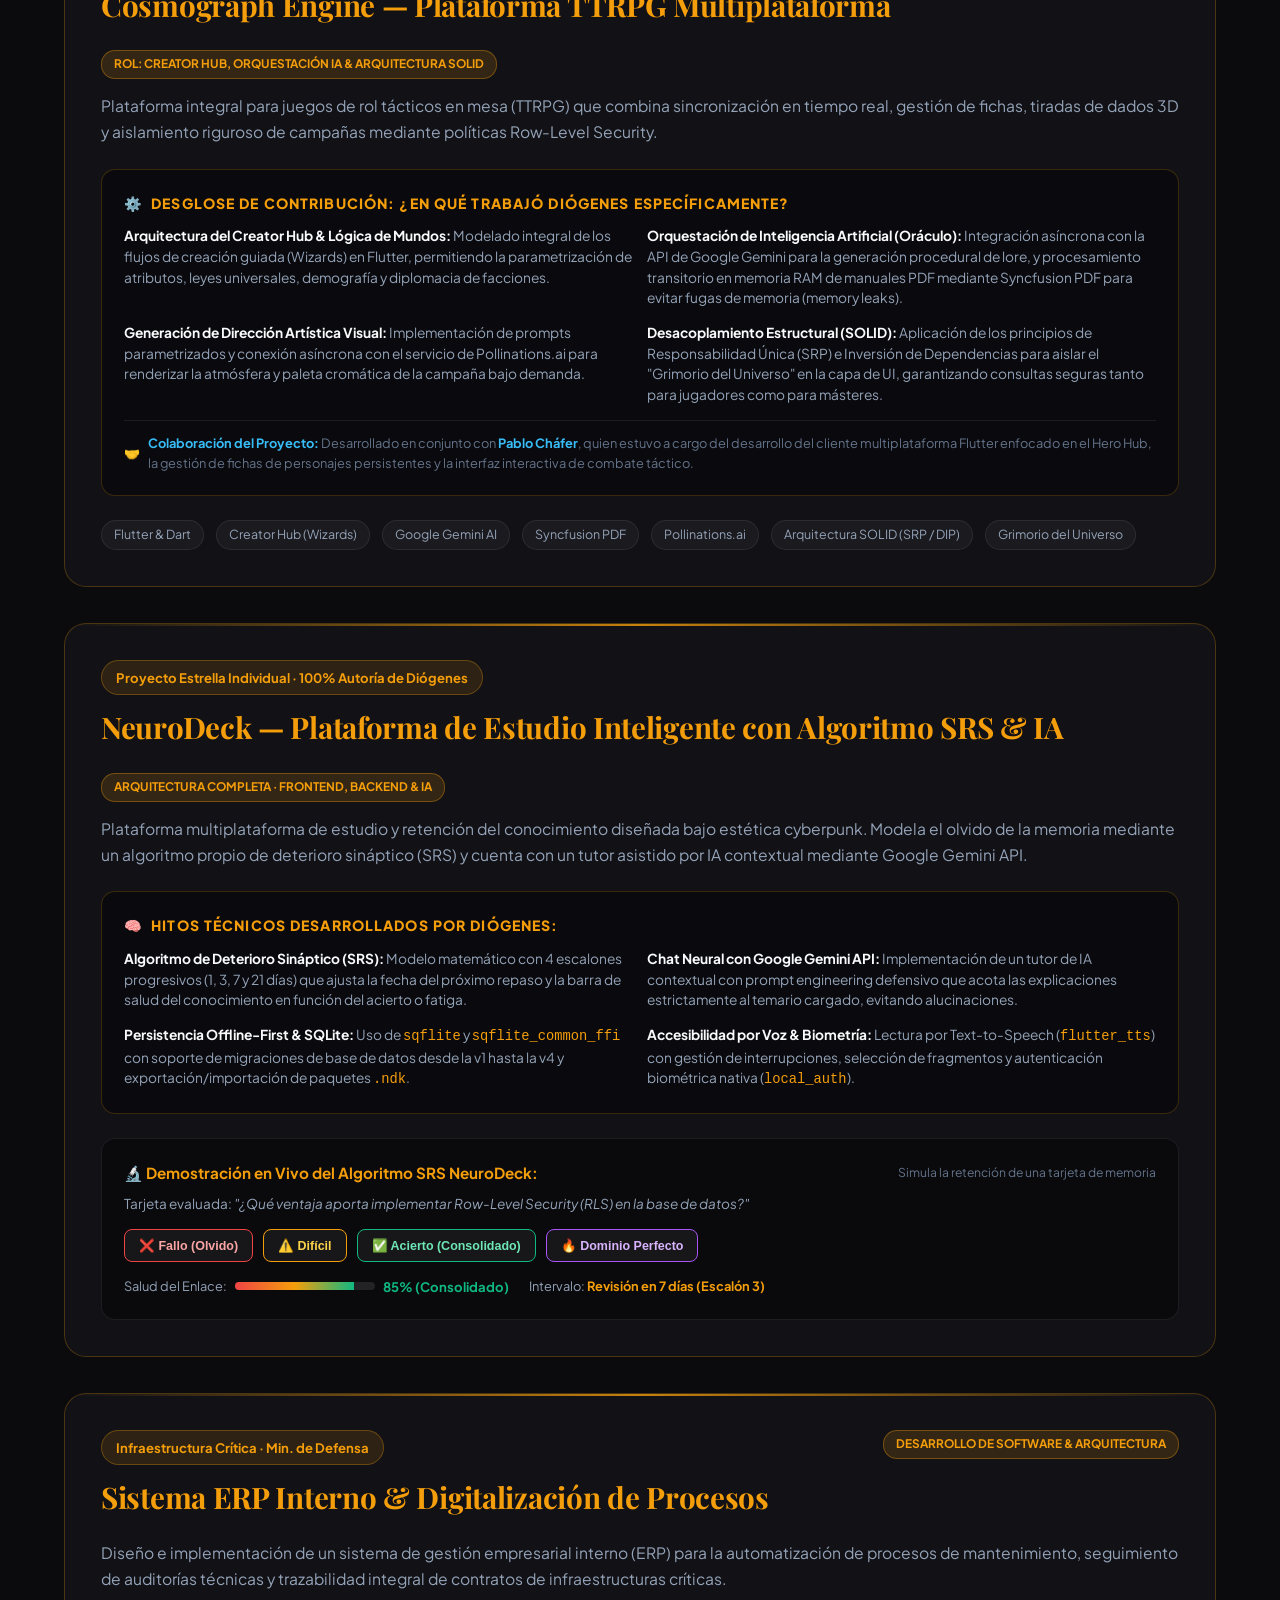
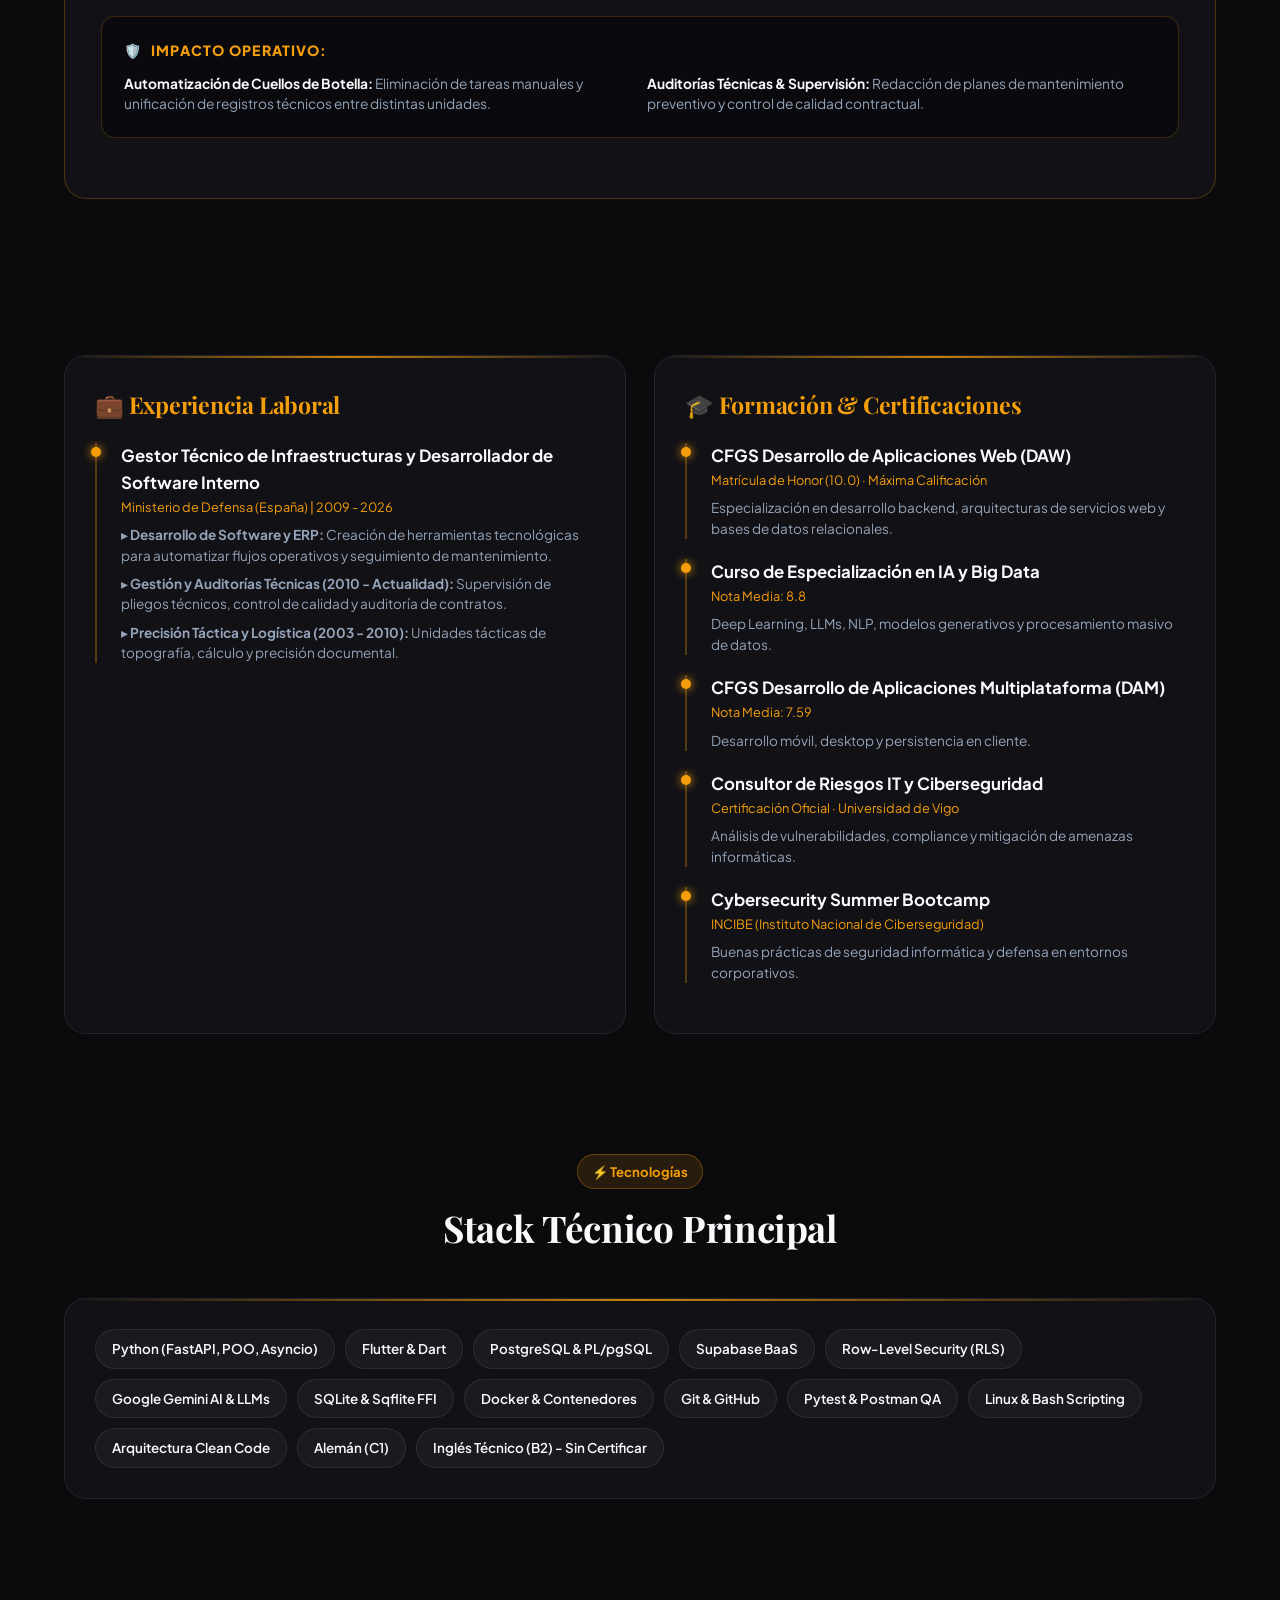
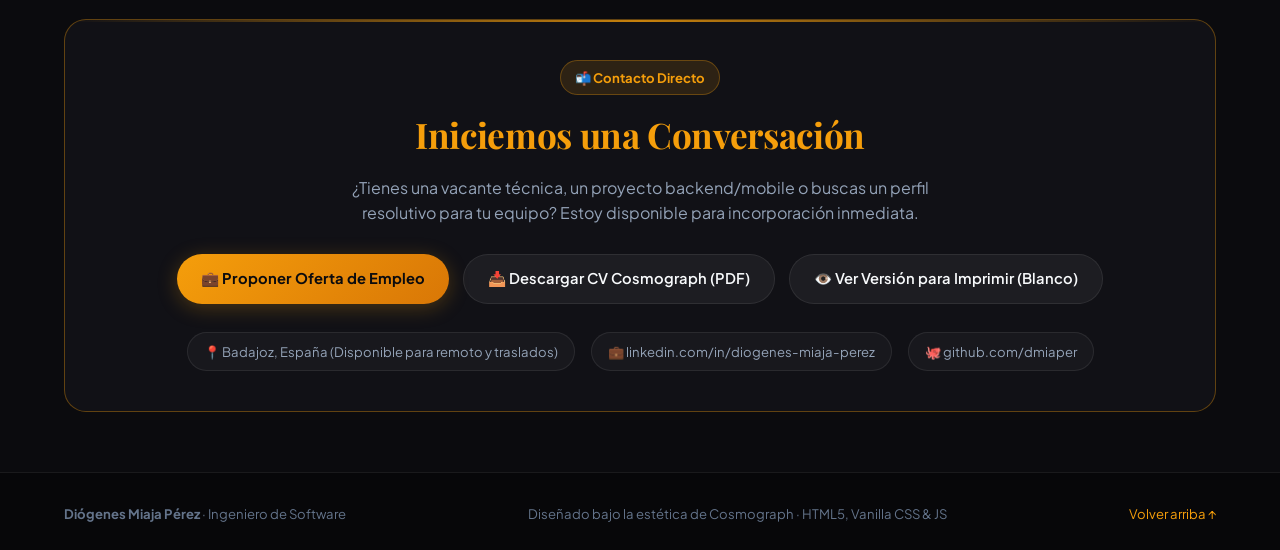
==== commit 50c940a2: "chore: eliminar calificador senior y referencias a nivel" ====
--- a/index.html
+++ b/index.html
@@ -122,7 +122,7 @@
           </div>
 
           <h2 class="hero-side-name">Diógenes Miaja Pérez</h2>
-          <p class="hero-side-role">Senior Backend, AI & Mobile Specialist</p>
+          <p class="hero-side-role">Backend, AI & Mobile Specialist</p>
           
           <div class="hero-side-tags">
             <span class="tag-pill">Python / FastAPI</span>
@@ -144,7 +144,7 @@
         <div class="hiring-box-layout">
           <div>
             <span class="badge-pill" style="margin-bottom: 10px;">💼 Oportunidades Laborales</span>
-            <h3 class="hiring-box-title">¿Buscas un perfil senior resolutivo para tu equipo técnico?</h3>
+            <h3 class="hiring-box-title">¿Buscas un perfil resolutivo para tu equipo técnico?</h3>
             <p class="hiring-box-desc">
               Estoy disponible para contratación individual inmediata en puestos de: <strong>Ingeniero Backend (Python/FastAPI)</strong>, <strong>Desarrollador Mobile (Flutter/Dart)</strong>, <strong>Especialista en Inteligencia Artificial Generativa & LLMs</strong> o <strong>Arquitecto de Bases de Datos con Políticas RLS</strong>. Aporto alta autonomía, rigor militar en plazos y código limpio.
             </p>
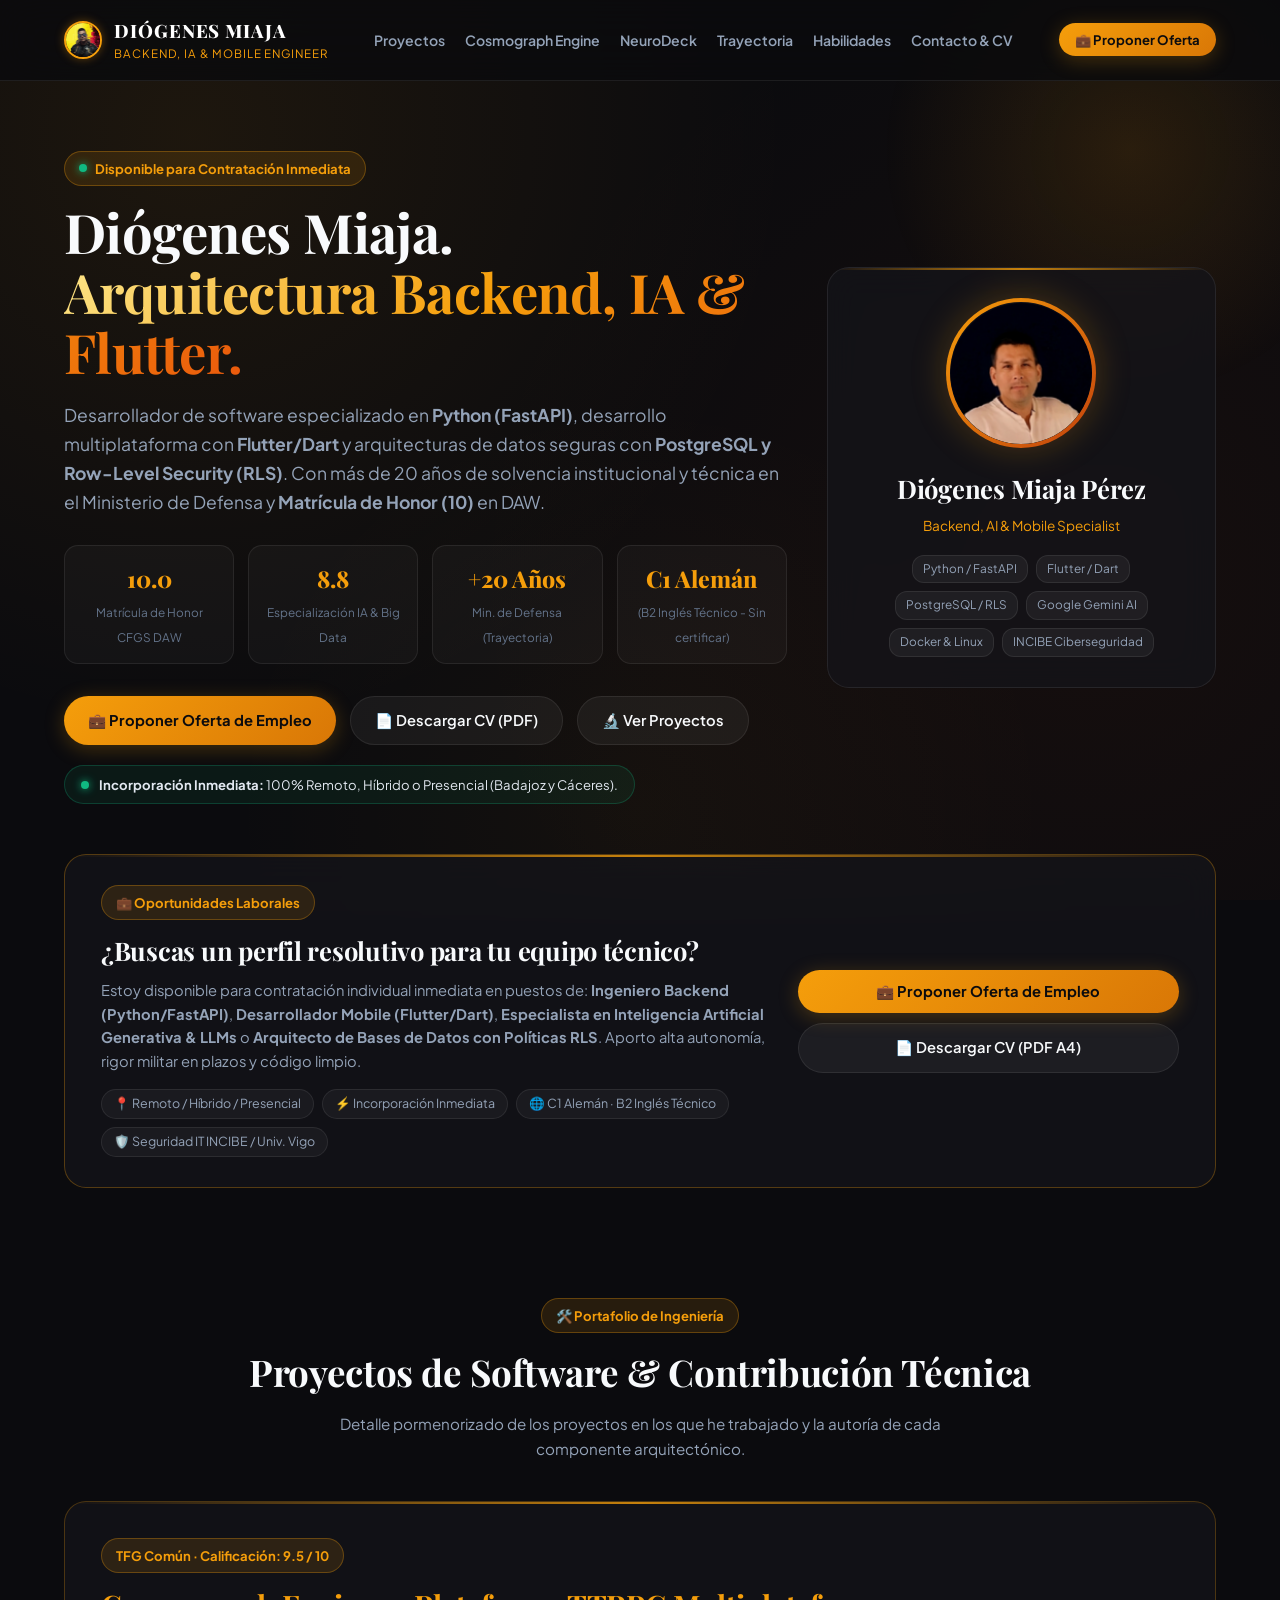
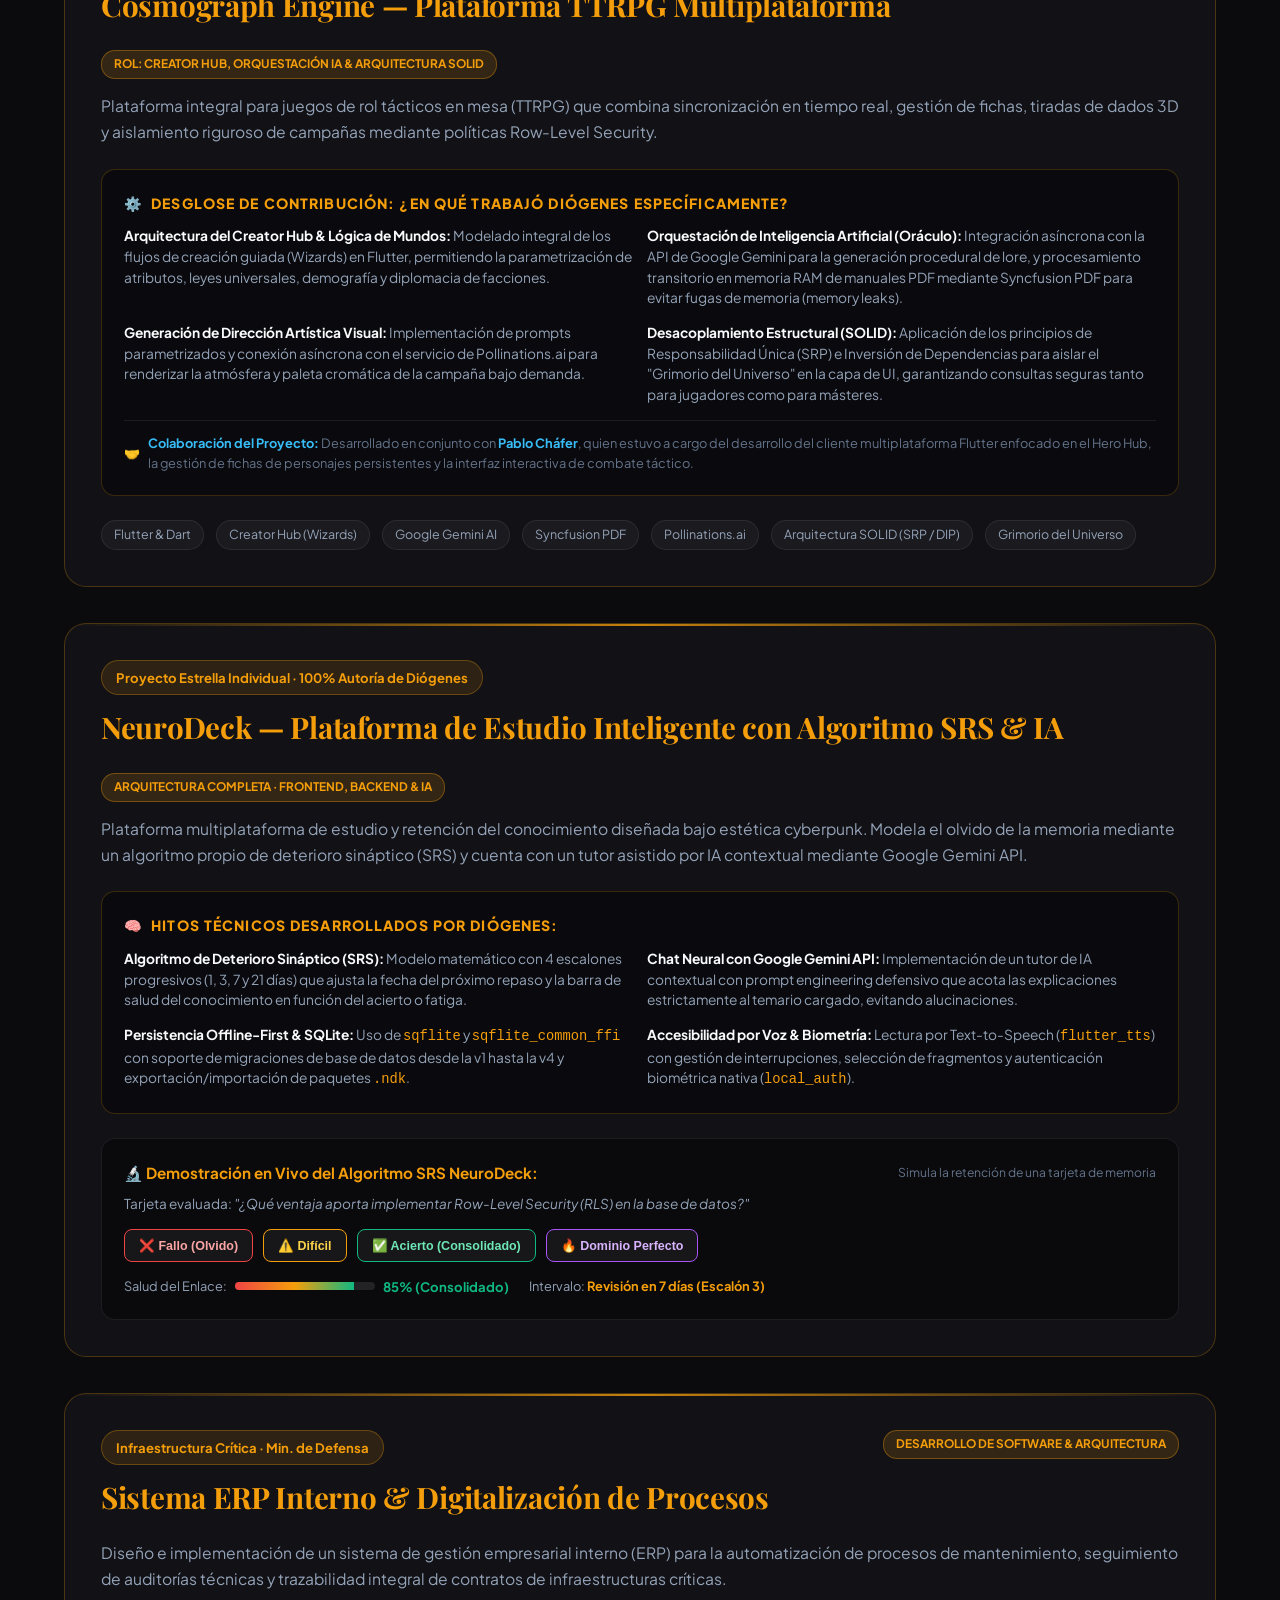
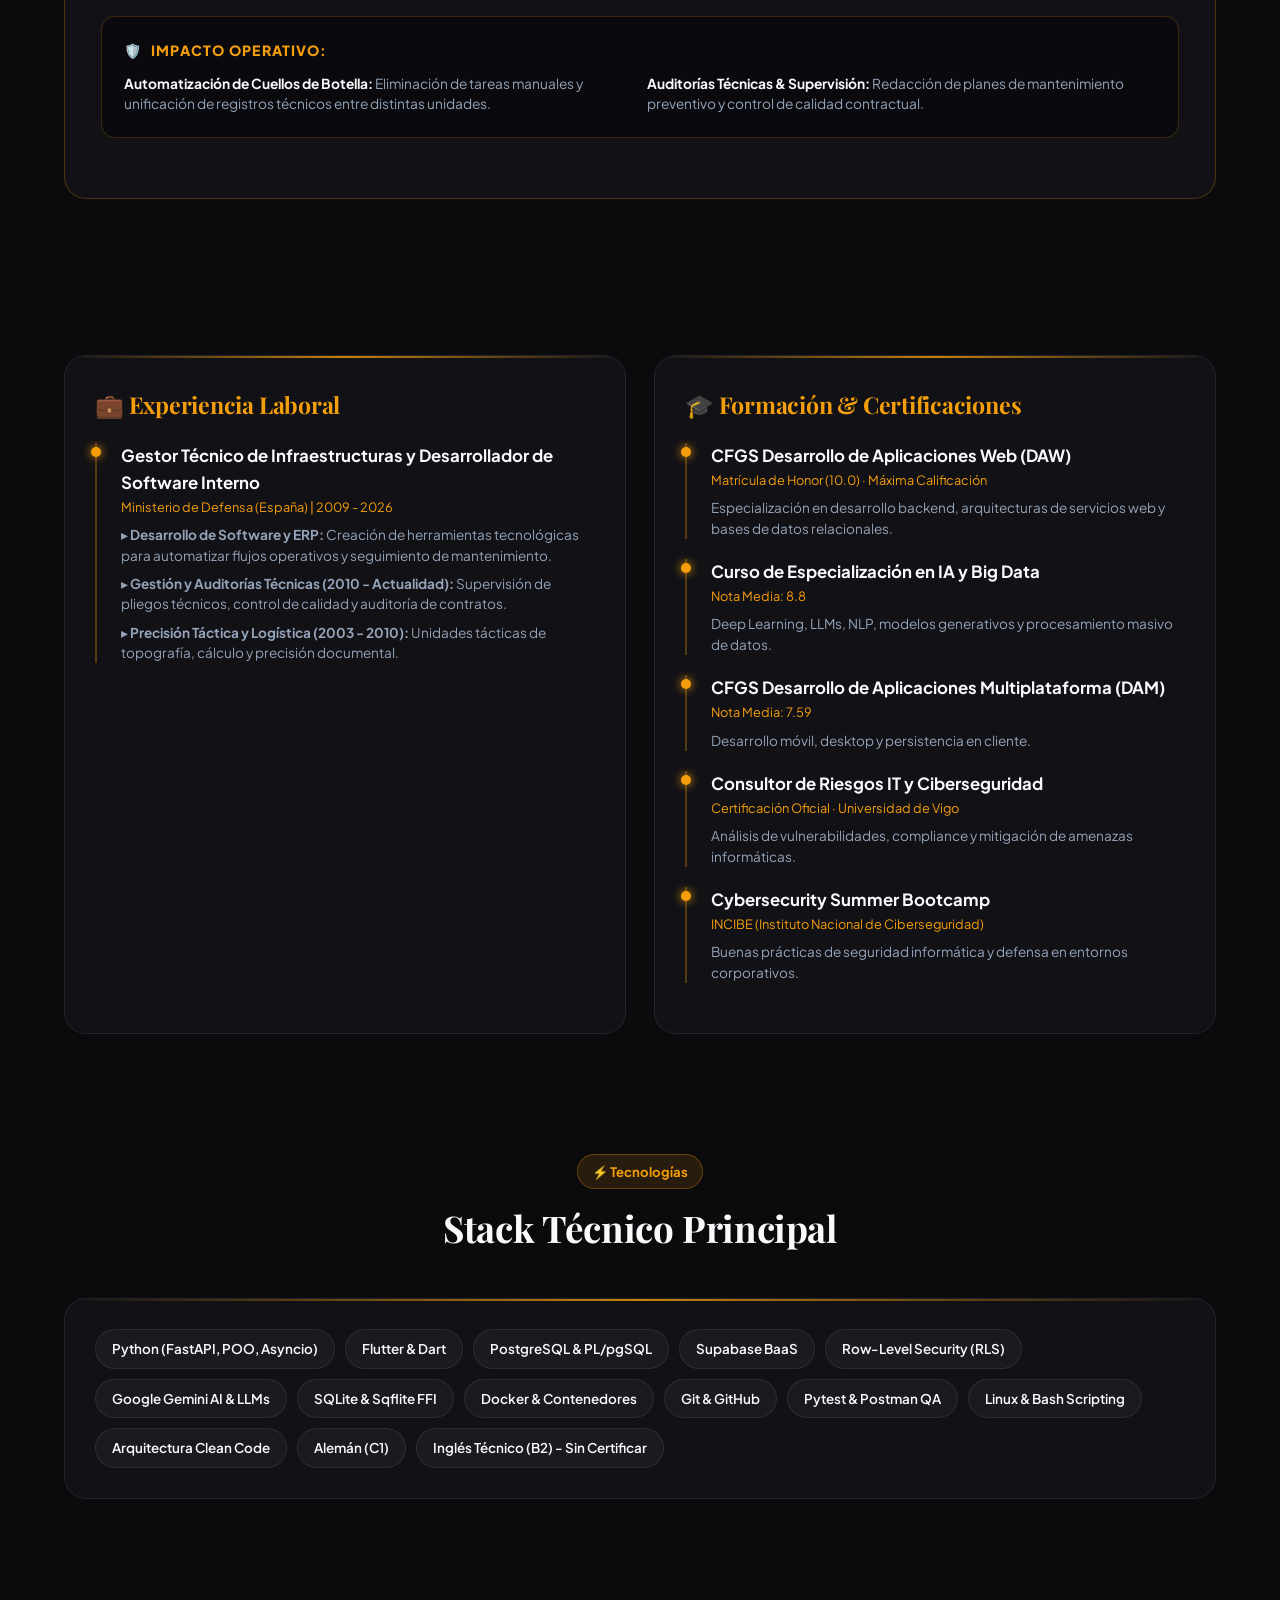
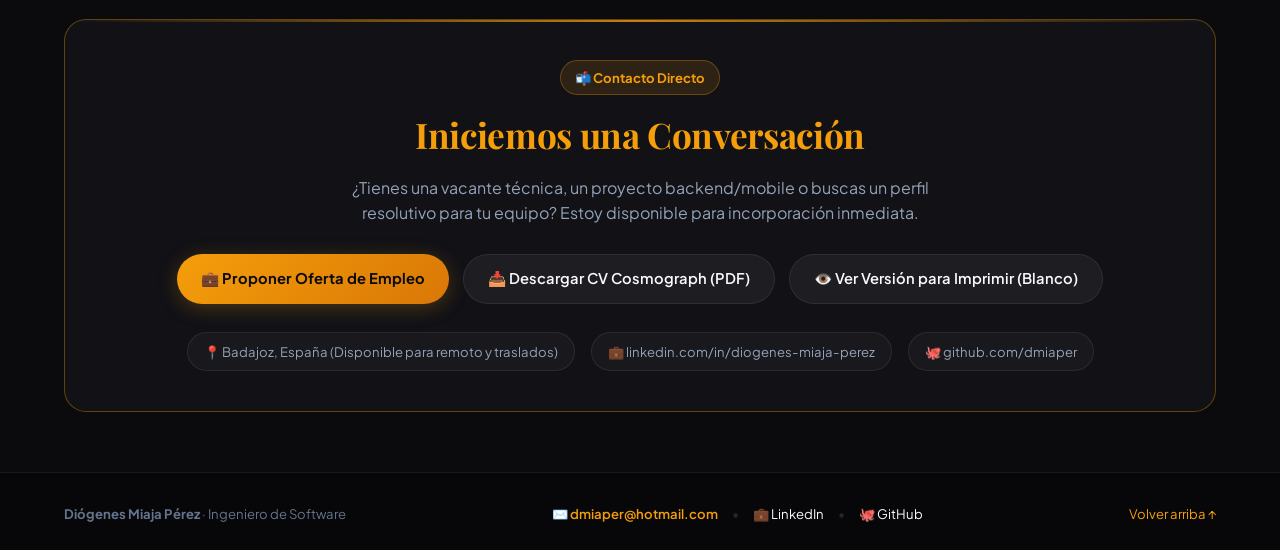
==== commit 1176eaca: "chore: actualizar footer con enlaces directos de contacto" ====
--- a/index.html
+++ b/index.html
@@ -489,8 +489,12 @@
       <div>
         <strong>Diógenes Miaja Pérez</strong> · Ingeniero de Software
       </div>
-      <div>
-        Diseñado bajo la estética de Cosmograph · HTML5, Vanilla CSS & JS
+            <div class="footer-contact-links" style="display: flex; gap: 14px; align-items: center; flex-wrap: wrap;">
+        <a href="mailto:dmiaper@hotmail.com" style="color: var(--master-gold); text-decoration: none; font-weight: 600;">✉️ dmiaper@hotmail.com</a>
+        <span style="opacity: 0.3;">•</span>
+        <a href="https://linkedin.com/in/diogenes-miaja-perez" target="_blank" rel="noopener" style="color: var(--text-main); text-decoration: none;">💼 LinkedIn</a>
+        <span style="opacity: 0.3;">•</span>
+        <a href="https://github.com/dmiaper" target="_blank" rel="noopener" style="color: var(--text-main); text-decoration: none;">🐙 GitHub</a>
       </div>
       <div>
         <a href="#hero" style="color: var(--master-gold); text-decoration: none;">Volver arriba ↑</a>
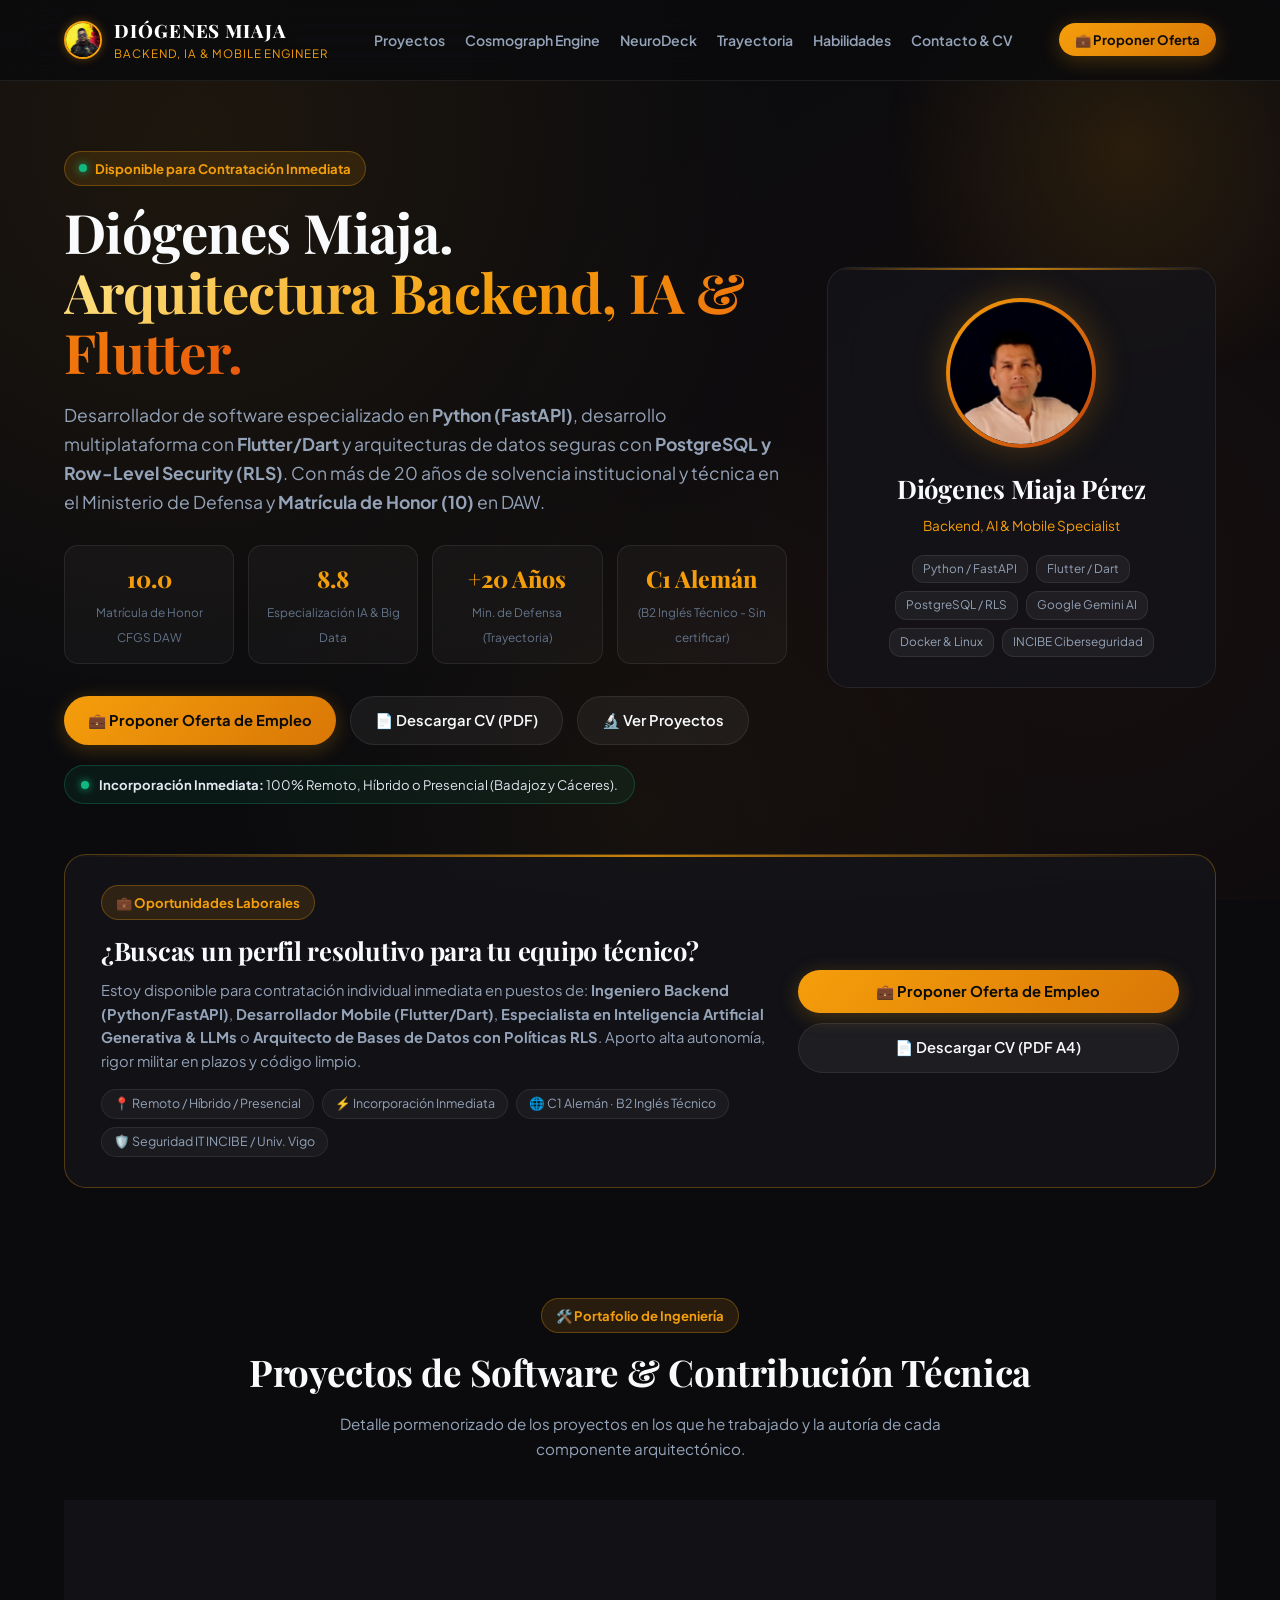
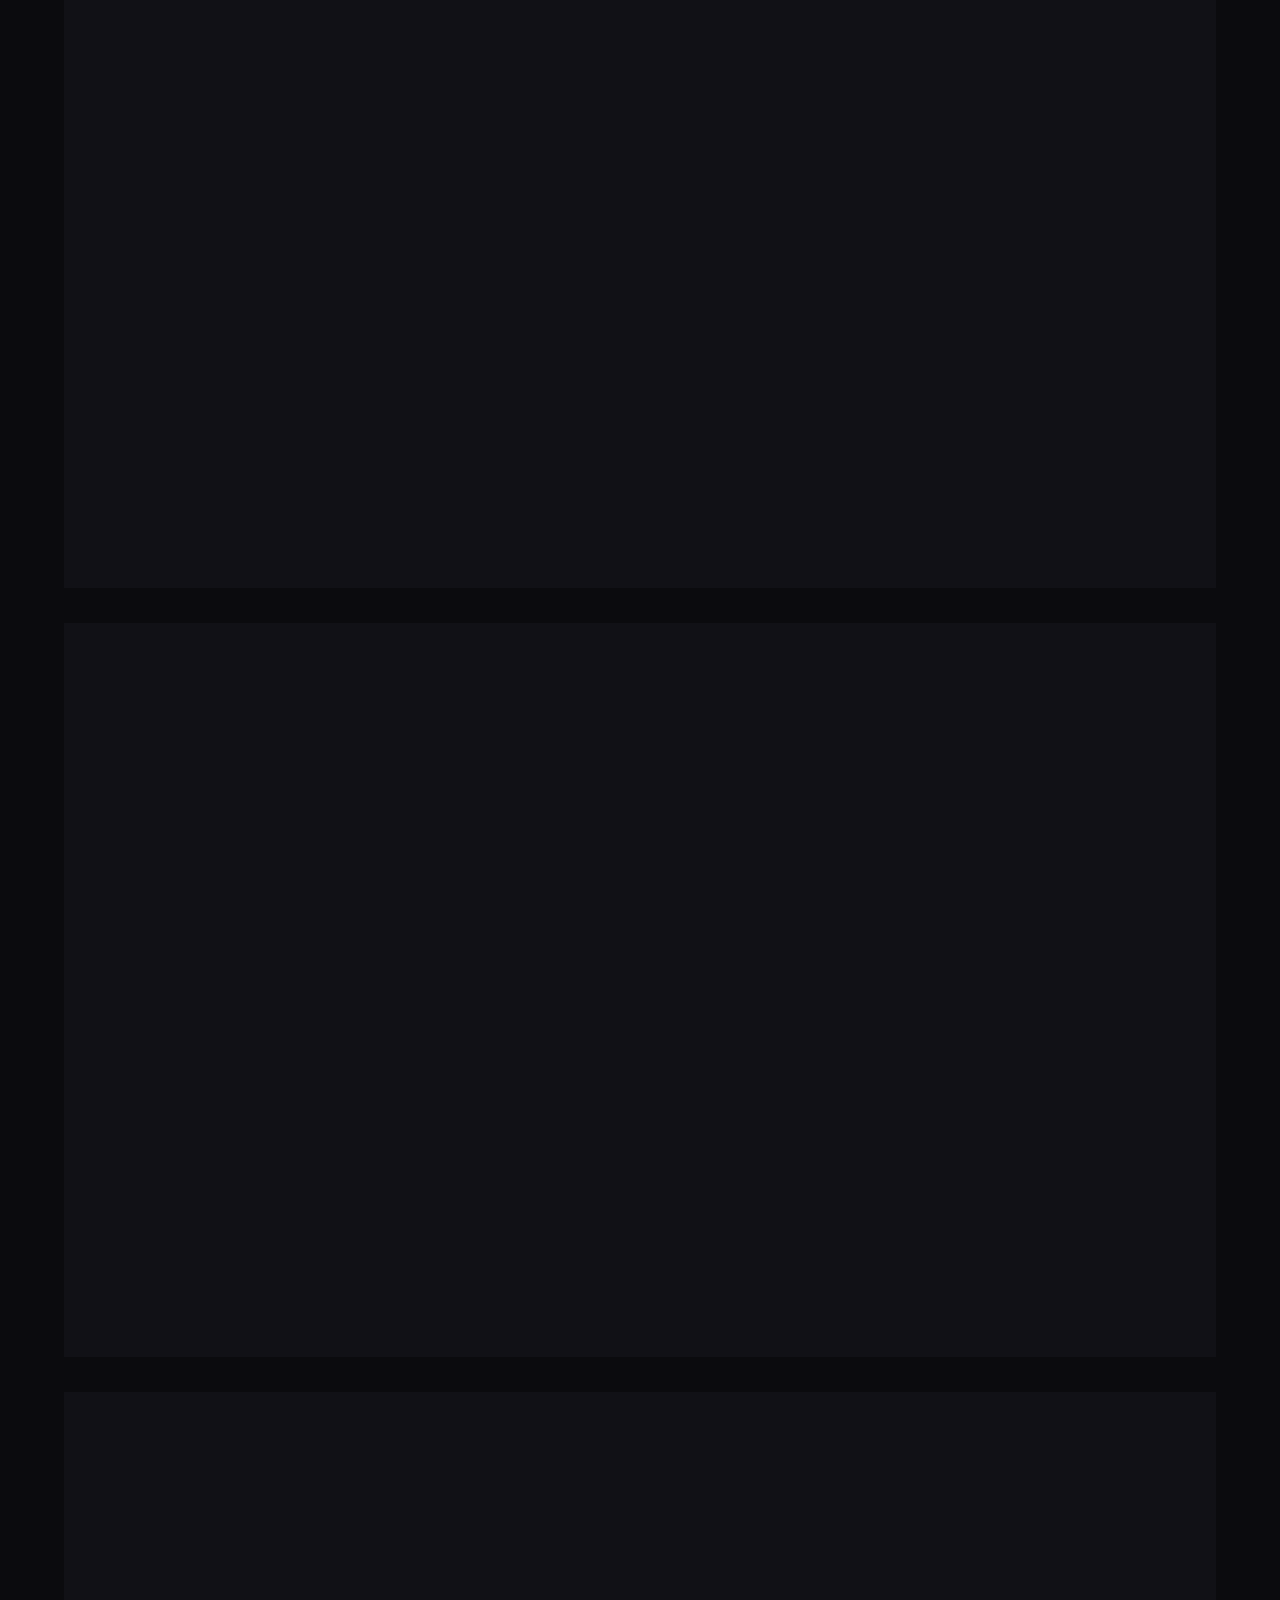
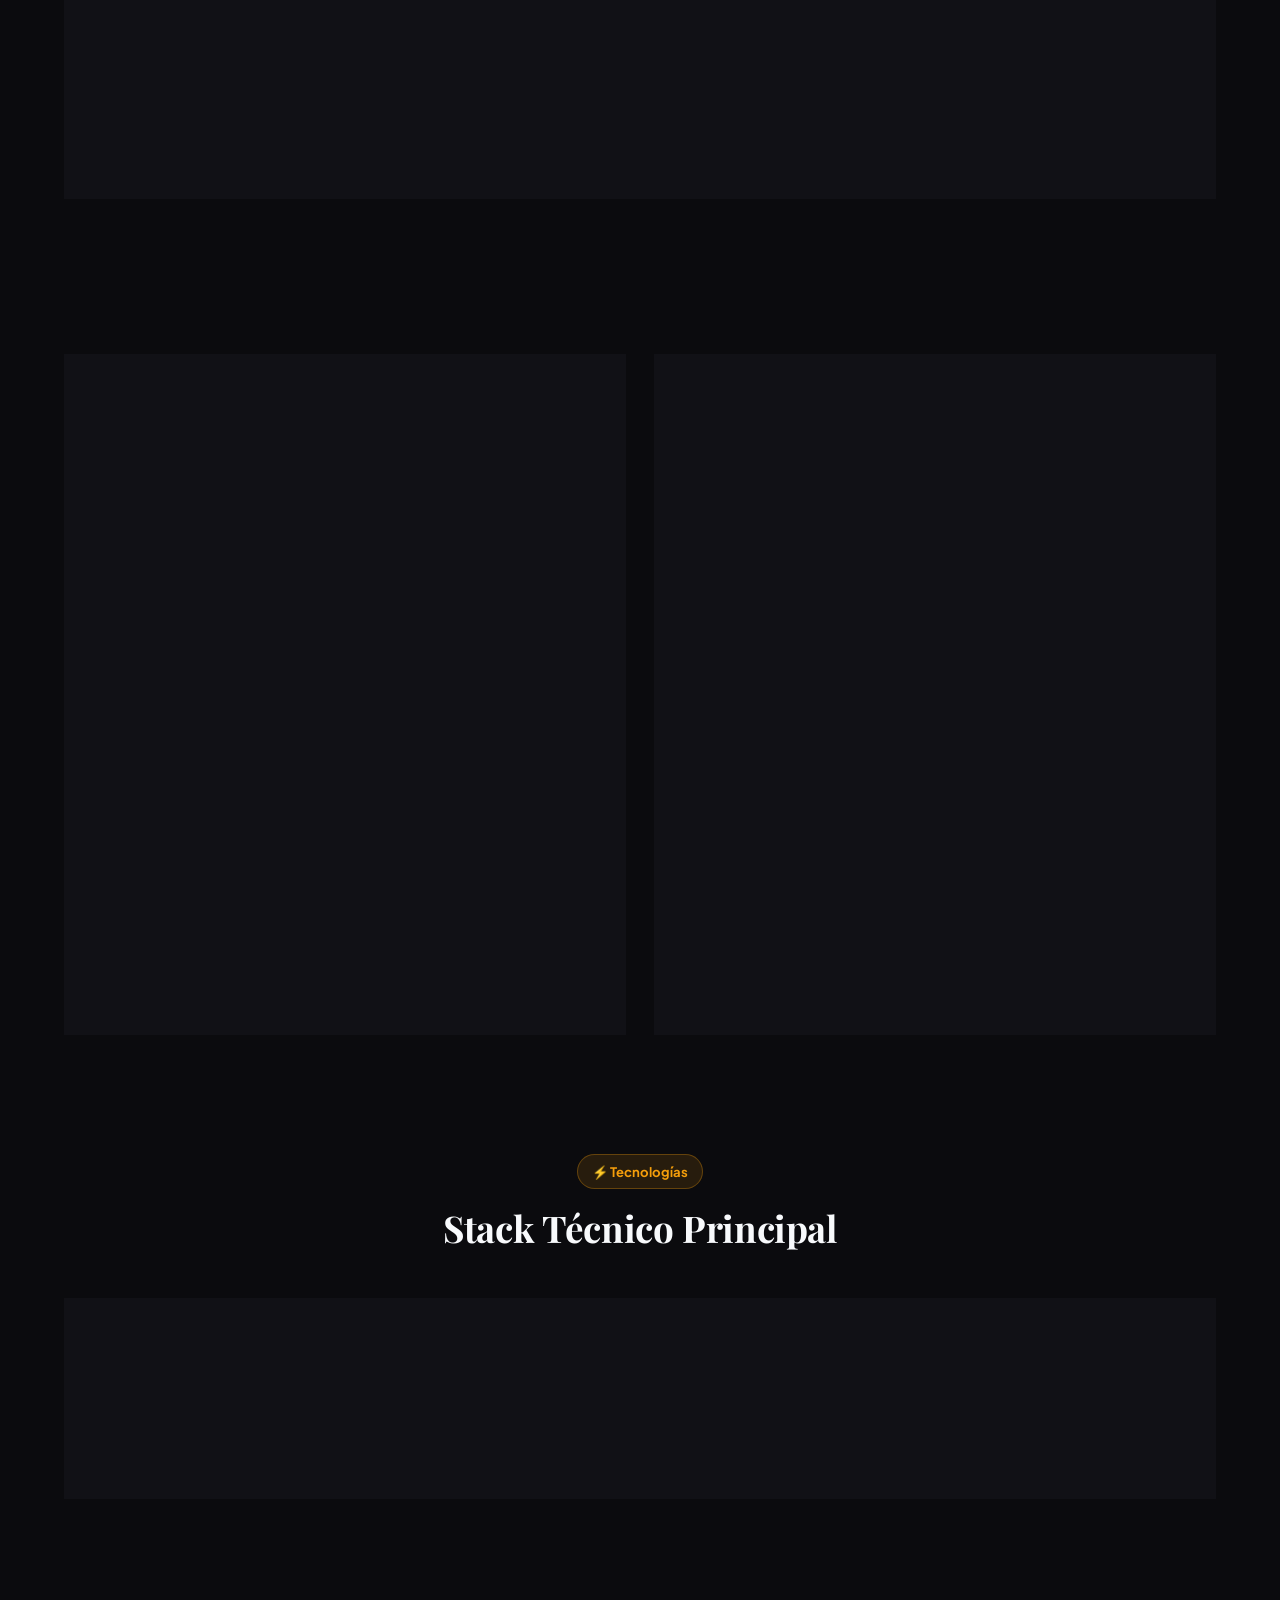
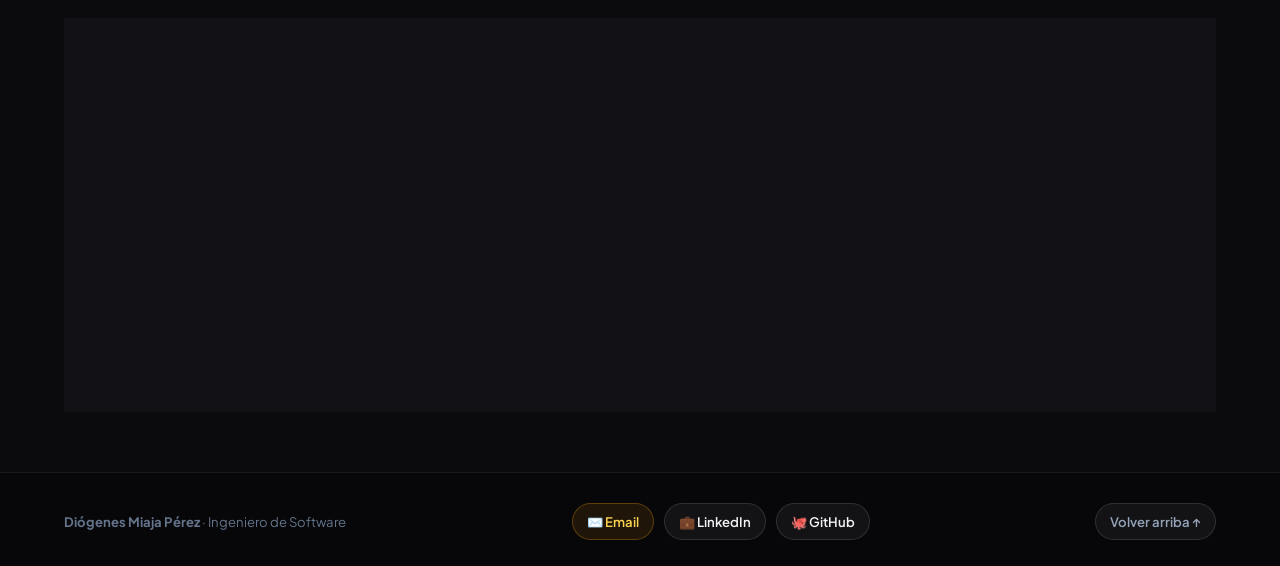
==== commit 2e441d96: "correción de botones footer se han corregidpo botones en el footer" ====
--- a/index.html
+++ b/index.html
@@ -483,21 +483,25 @@
 
   </main>
 
-  <!-- FOOTER -->
+    <!-- FOOTER -->
   <footer class="site-footer">
     <div class="container footer-layout">
       <div>
         <strong>Diógenes Miaja Pérez</strong> · Ingeniero de Software
       </div>
-            <div class="footer-contact-links" style="display: flex; gap: 14px; align-items: center; flex-wrap: wrap;">
-        <a href="mailto:dmiaper@hotmail.com" style="color: var(--master-gold); text-decoration: none; font-weight: 600;">✉️ dmiaper@hotmail.com</a>
-        <span style="opacity: 0.3;">•</span>
-        <a href="https://linkedin.com/in/diogenes-miaja-perez" target="_blank" rel="noopener" style="color: var(--text-main); text-decoration: none;">💼 LinkedIn</a>
-        <span style="opacity: 0.3;">•</span>
-        <a href="https://github.com/dmiaper" target="_blank" rel="noopener" style="color: var(--text-main); text-decoration: none;">🐙 GitHub</a>
+      <div class="footer-buttons">
+        <a href="mailto:dmiaper@hotmail.com" class="btn-footer btn-footer-gold">
+          <span>✉️ Email</span>
+        </a>
+        <a href="https://linkedin.com/in/diogenes-miaja-perez" target="_blank" rel="noopener" class="btn-footer">
+          <span>💼 LinkedIn</span>
+        </a>
+        <a href="https://github.com/dmiaper" target="_blank" rel="noopener" class="btn-footer">
+          <span>🐙 GitHub</span>
+        </a>
       </div>
       <div>
-        <a href="#hero" style="color: var(--master-gold); text-decoration: none;">Volver arriba ↑</a>
+        <a href="#hero" class="btn-footer" style="color: var(--text-muted);">Volver arriba ↑</a>
       </div>
     </div>
   </footer>
--- a/styles.css
+++ b/styles.css
@@ -969,3 +969,45 @@
   color: #9CA3AF;
   text-align: center;
 }
+
+.footer-buttons {
+  display: flex;
+  align-items: center;
+  gap: 10px;
+  flex-wrap: wrap;
+}
+
+.btn-footer {
+  display: inline-flex;
+  align-items: center;
+  gap: 6px;
+  padding: 7px 14px;
+  border-radius: 20px;
+  font-size: 0.82rem;
+  font-weight: 600;
+  color: #F3F4F6;
+  background: rgba(255, 255, 255, 0.05);
+  border: 1px solid rgba(255, 255, 255, 0.12);
+  text-decoration: none;
+  transition: all 0.2s ease;
+}
+
+.btn-footer:hover {
+  background: rgba(255, 255, 255, 0.12);
+  border-color: rgba(255, 255, 255, 0.25);
+  transform: translateY(-2px);
+  color: #FFF;
+}
+
+.btn-footer-gold {
+  background: rgba(245, 158, 11, 0.1);
+  border-color: rgba(245, 158, 11, 0.3);
+  color: #FCD34D;
+}
+
+.btn-footer-gold:hover {
+  background: rgba(245, 158, 11, 0.2);
+  border-color: rgba(245, 158, 11, 0.5);
+  color: #FDE68A;
+  box-shadow: 0 0 12px rgba(245, 158, 11, 0.25);
+}
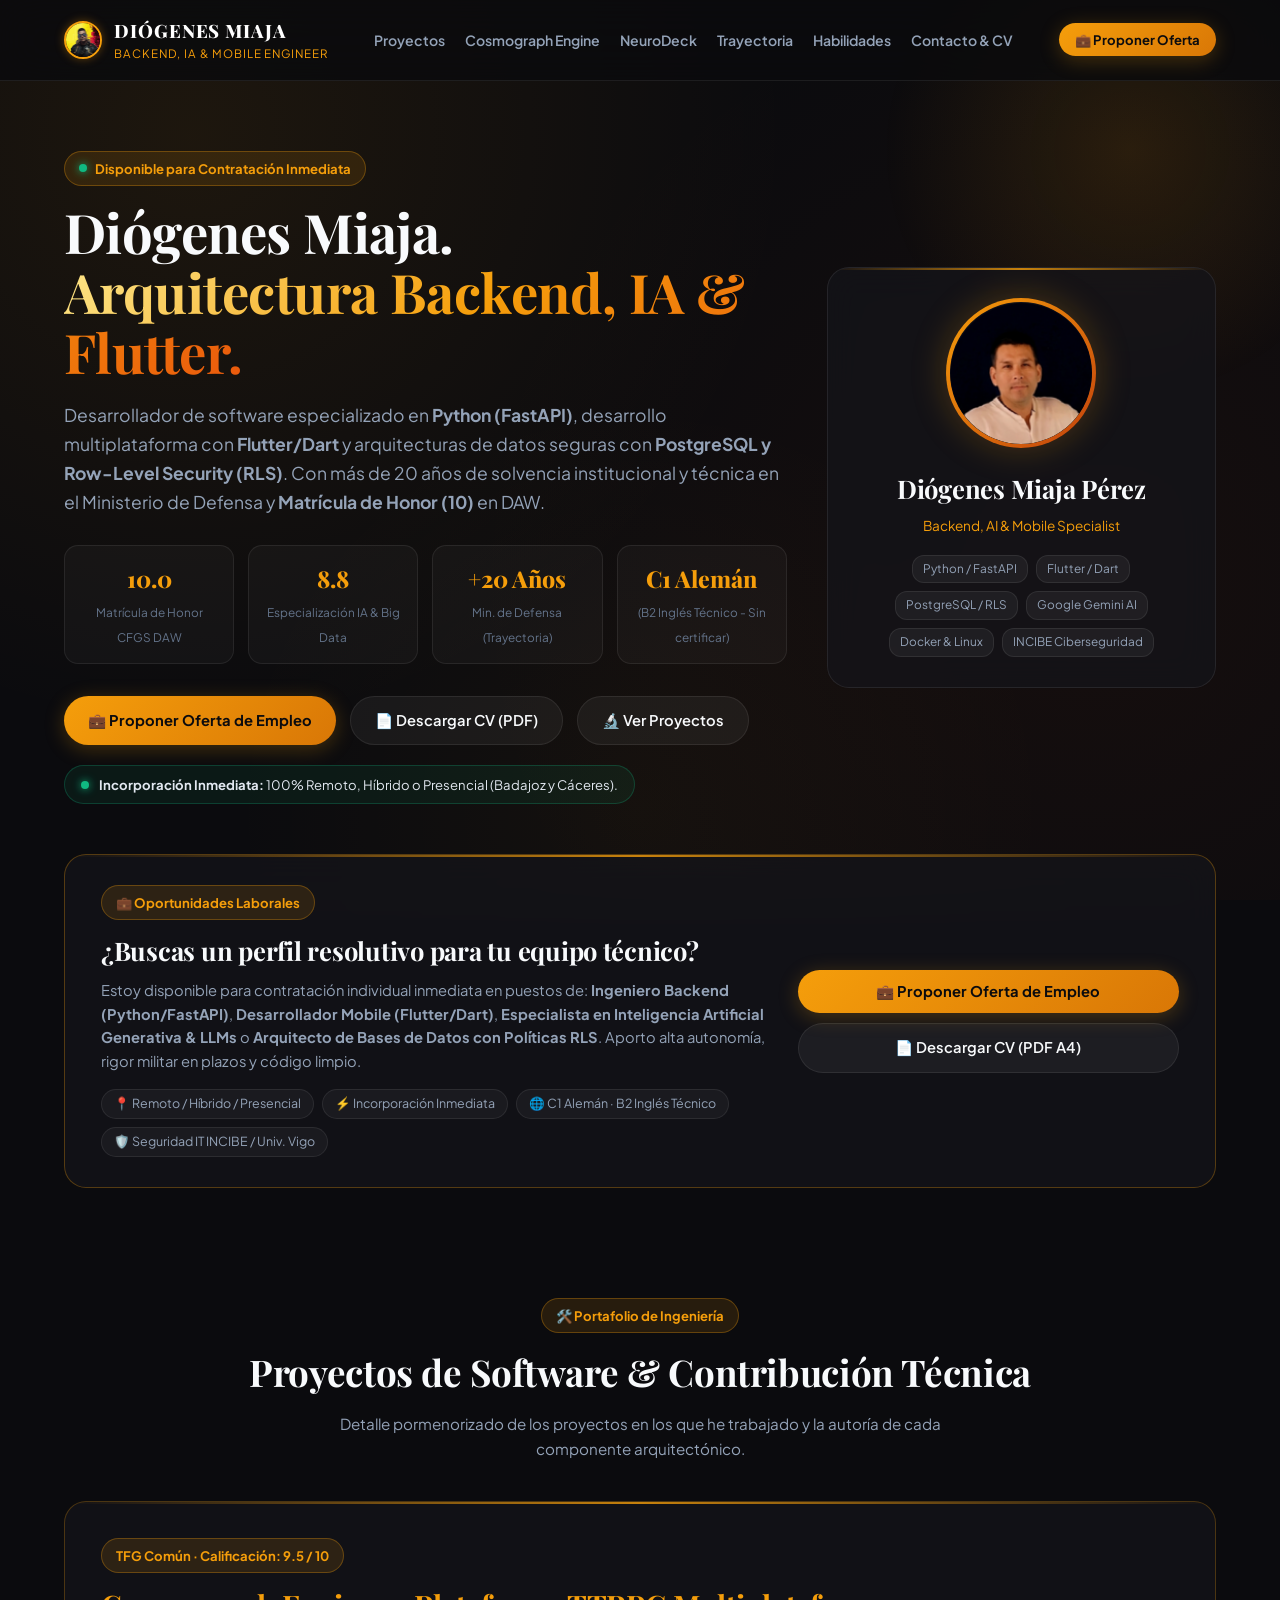
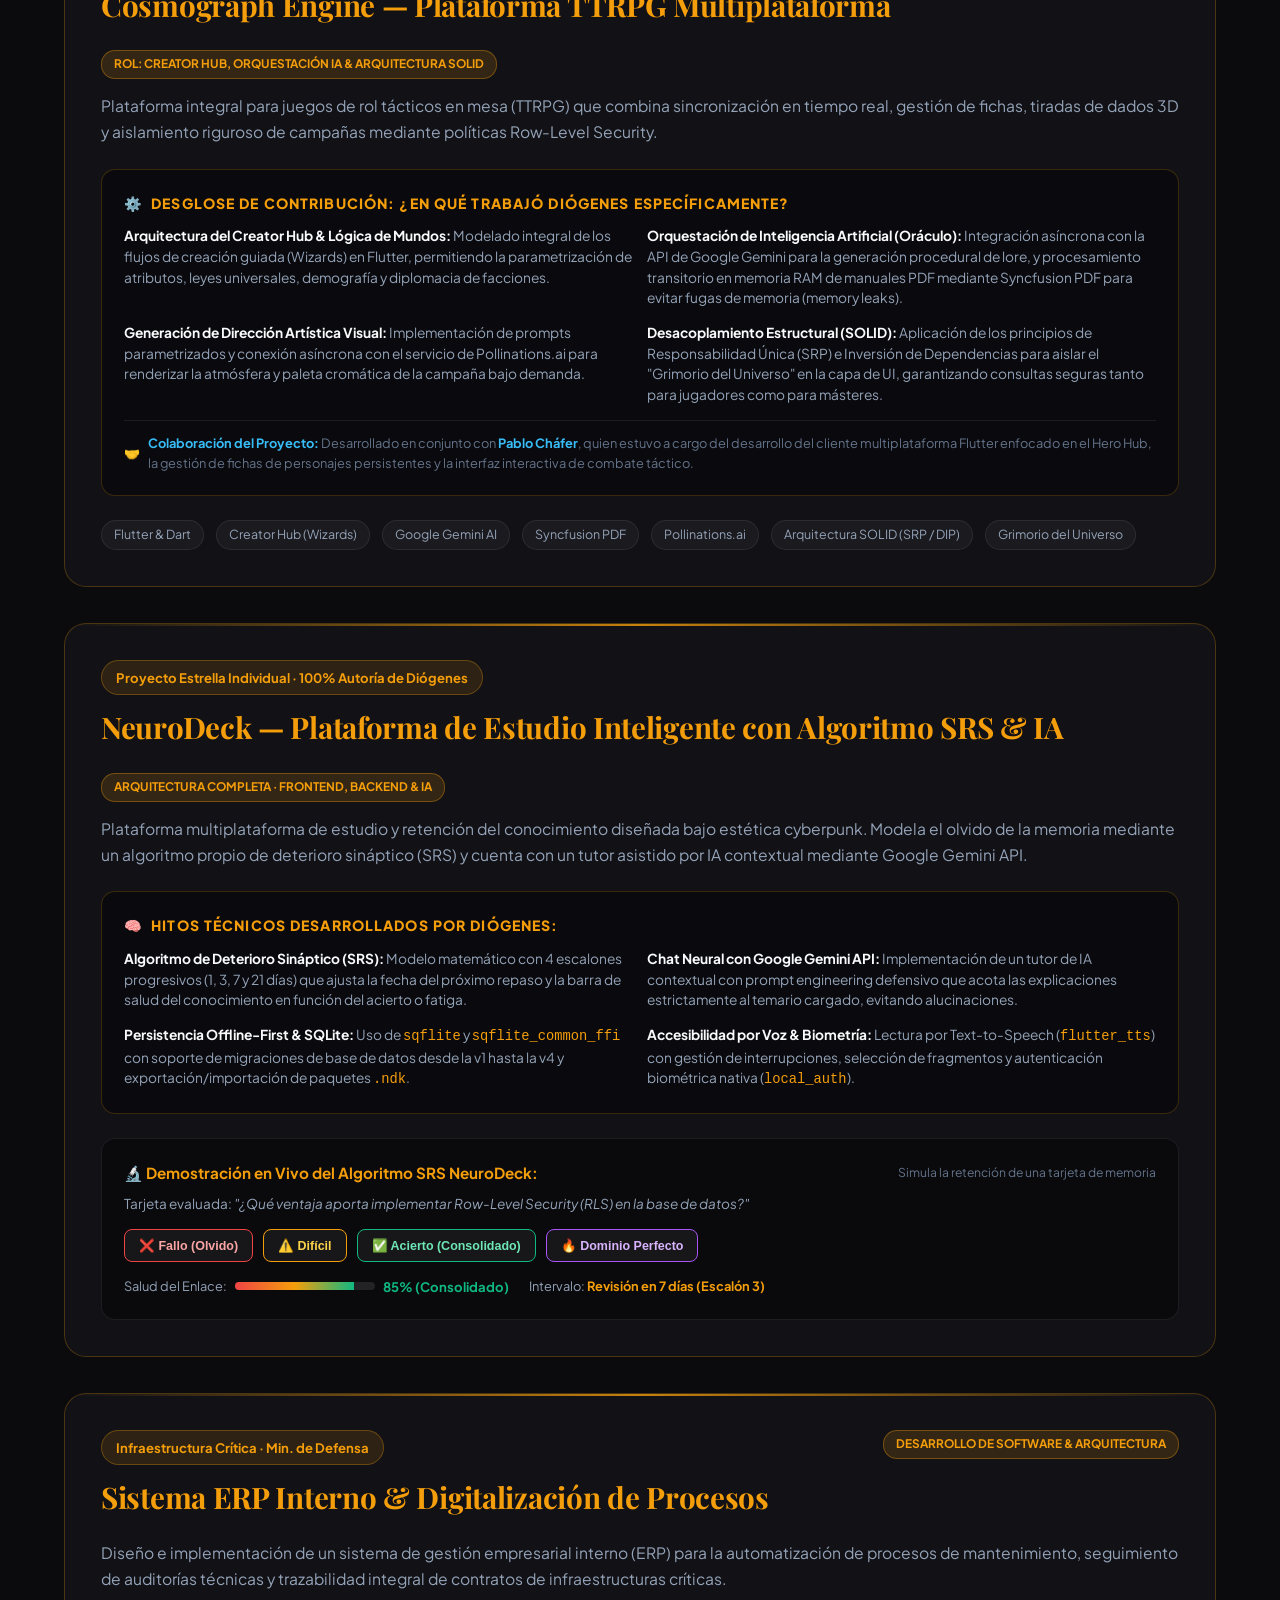
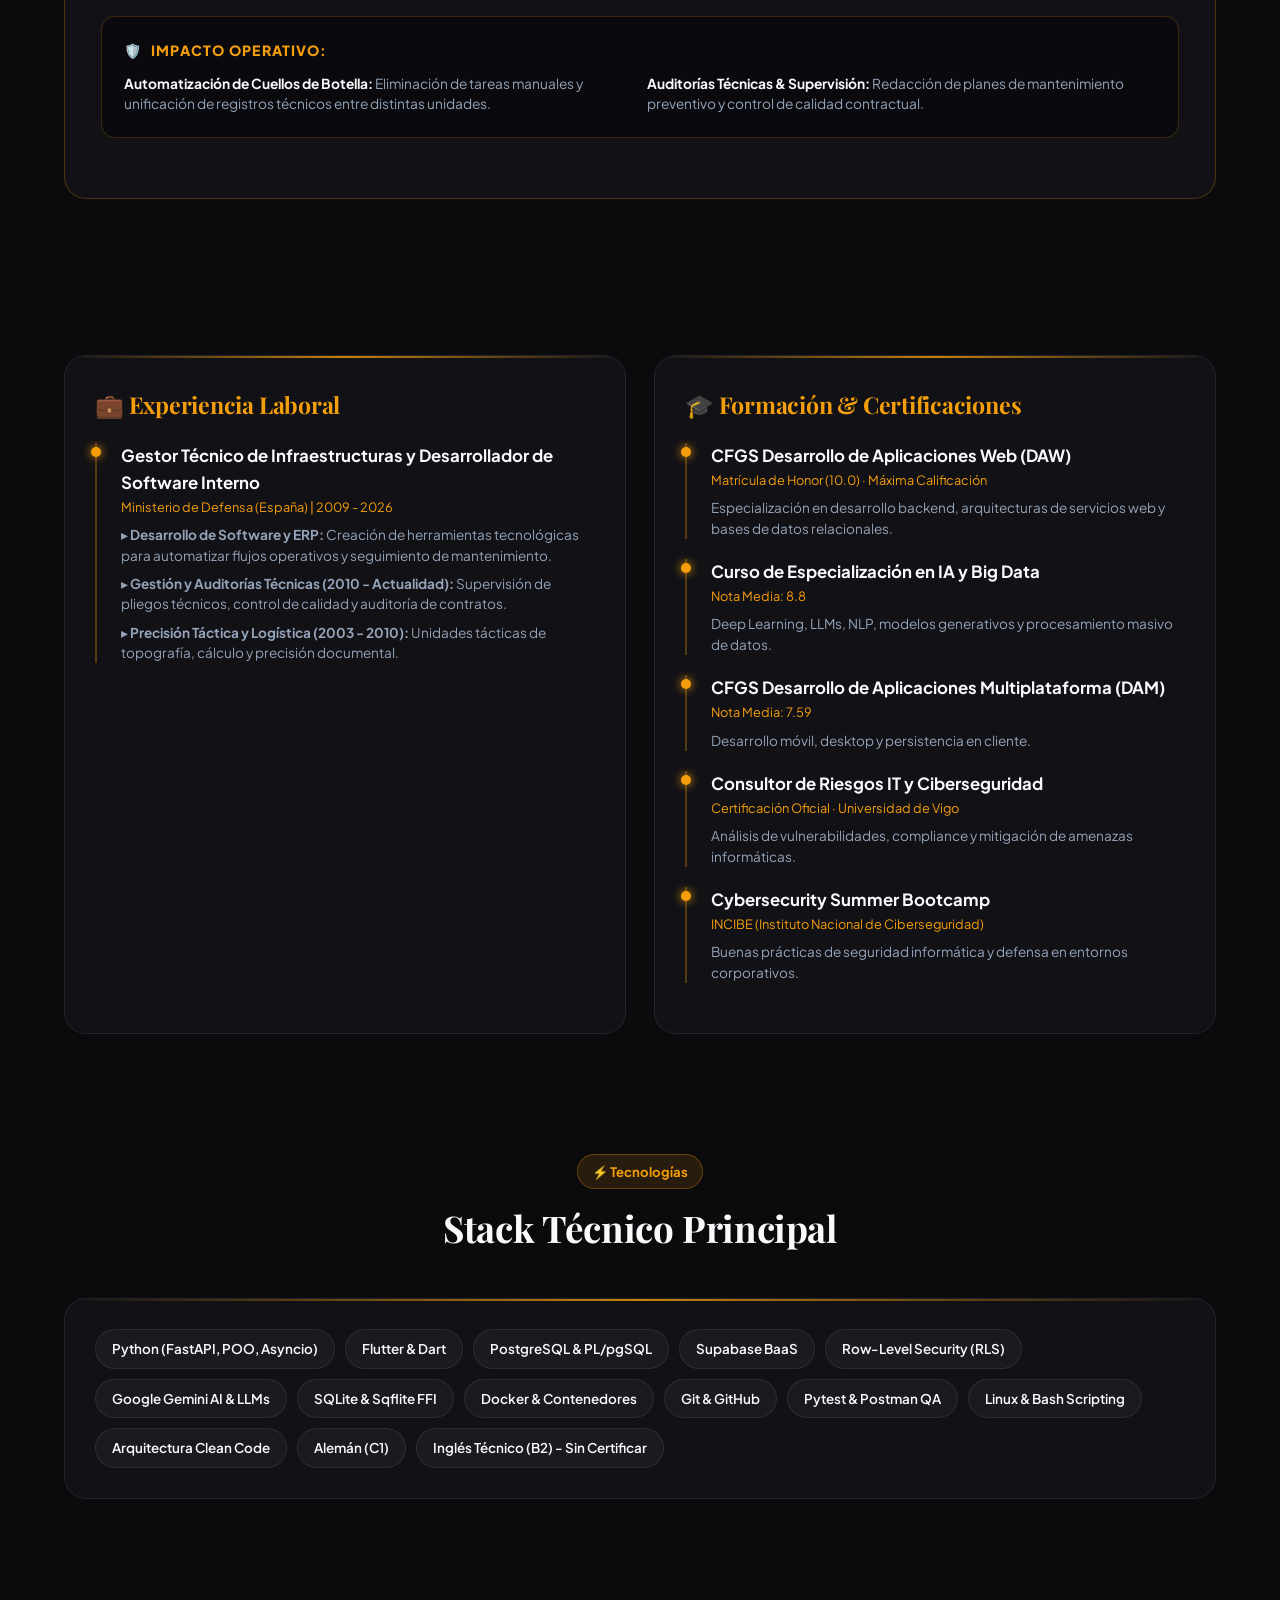
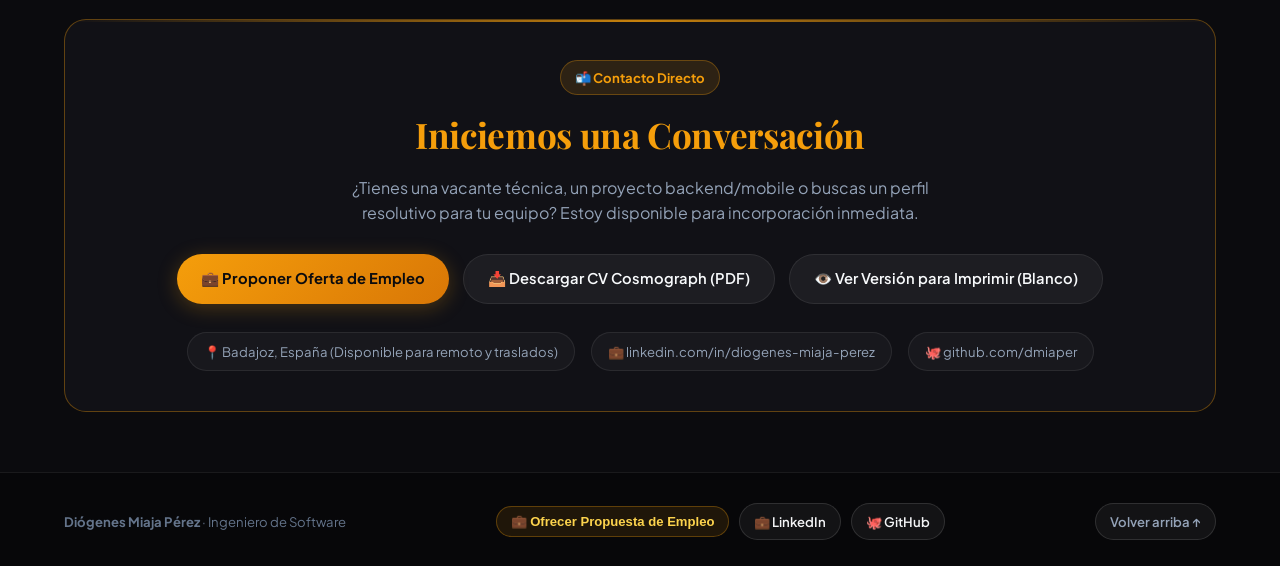
==== commit 8683486d: "correción del modal se ha corregido el modal" ====
--- a/index.html
+++ b/index.html
@@ -490,9 +490,9 @@
         <strong>Diógenes Miaja Pérez</strong> · Ingeniero de Software
       </div>
       <div class="footer-buttons">
-        <a href="mailto:dmiaper@hotmail.com" class="btn-footer btn-footer-gold">
-          <span>✉️ Email</span>
-        </a>
+        <button type="button" class="btn-footer btn-footer-gold" onclick="openOfferEmail('Diógenes Miaja', 'dmiaper@hotmail.com')">
+          <span>💼 Ofrecer Propuesta de Empleo</span>
+        </button>
         <a href="https://linkedin.com/in/diogenes-miaja-perez" target="_blank" rel="noopener" class="btn-footer">
           <span>💼 LinkedIn</span>
         </a>
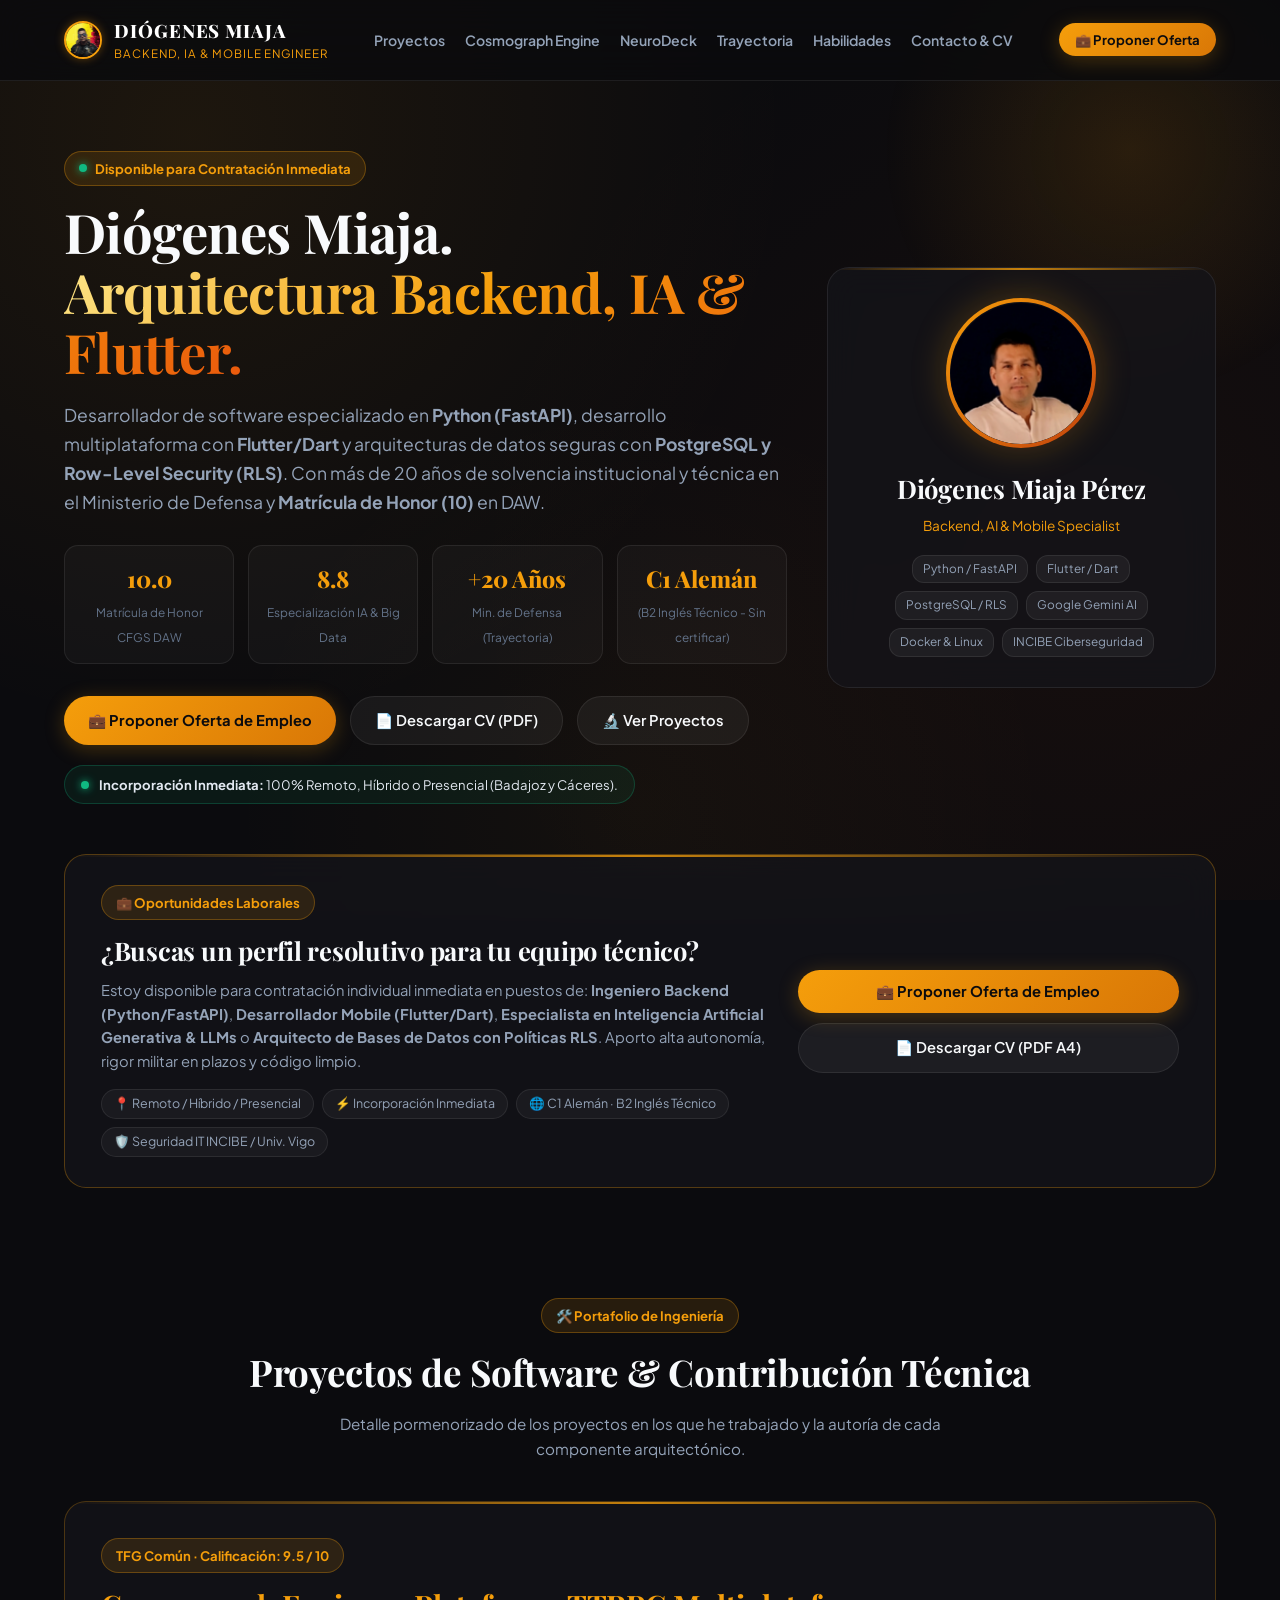
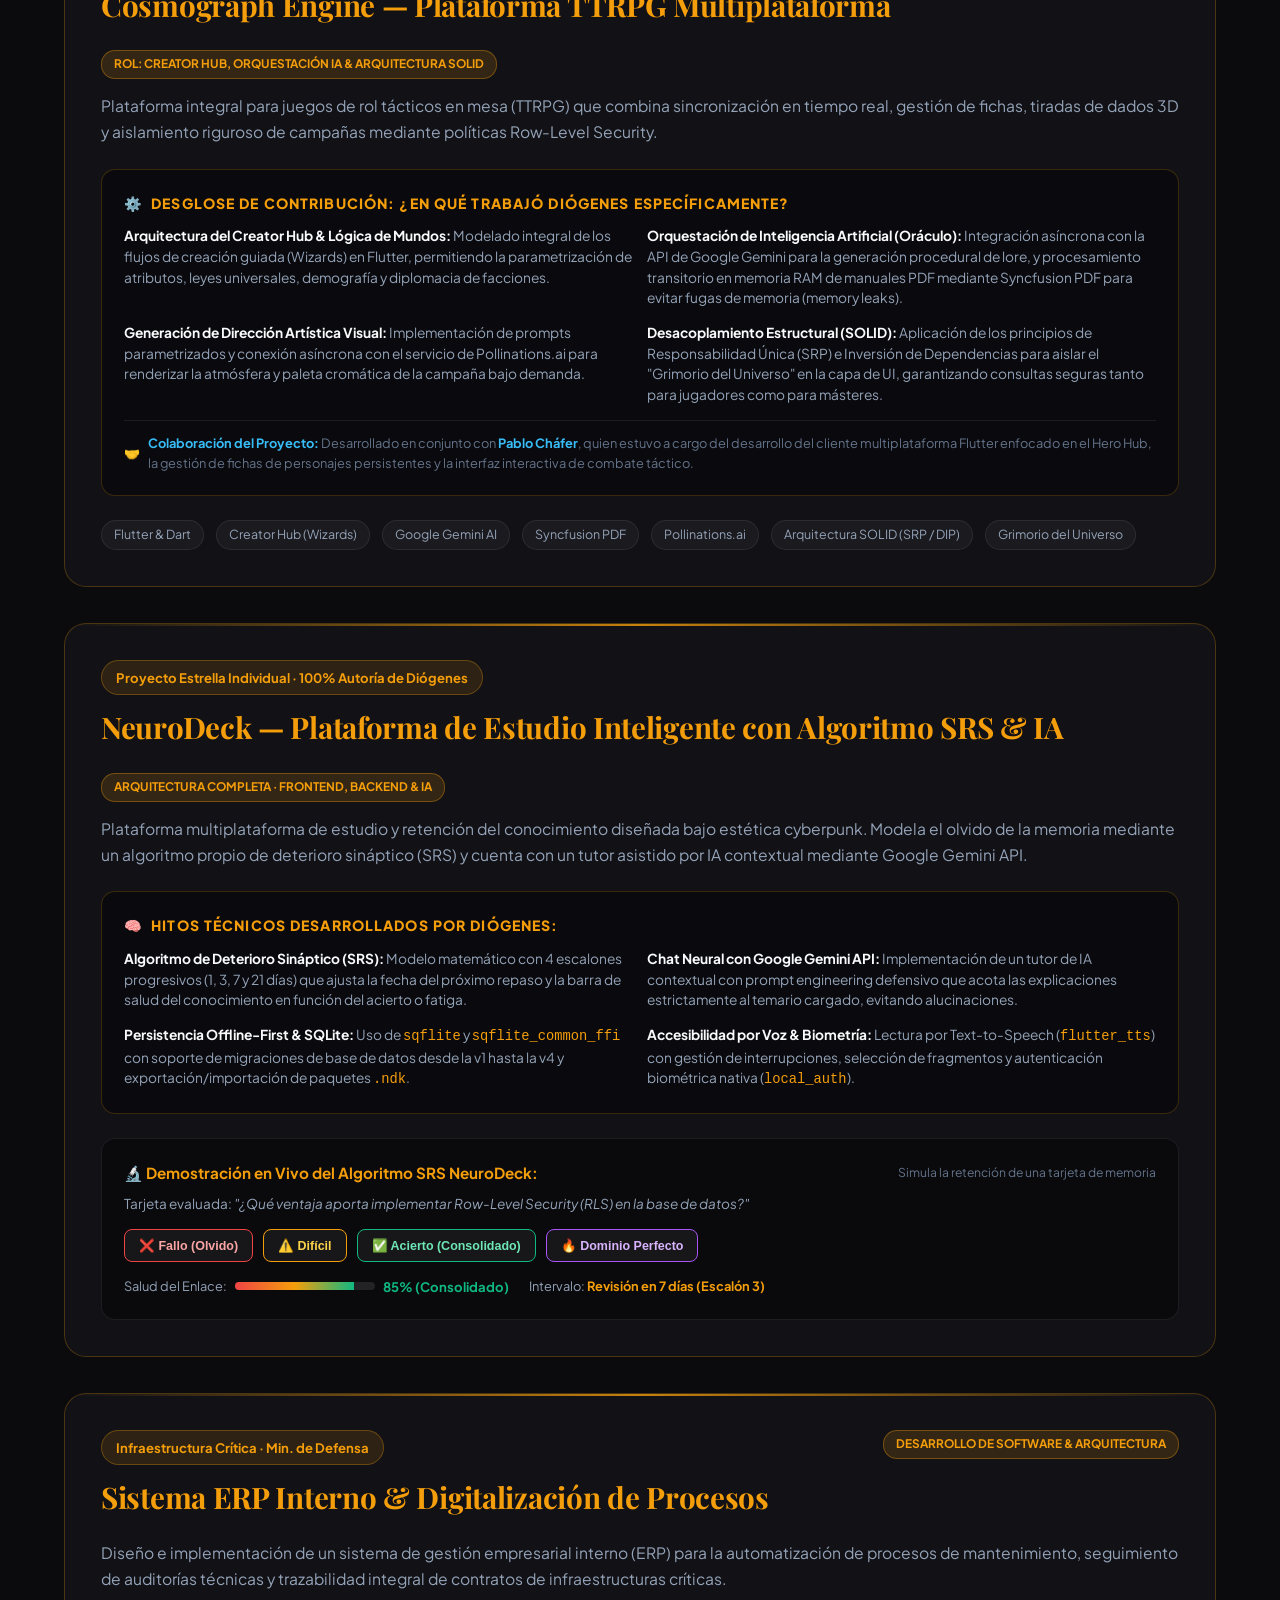
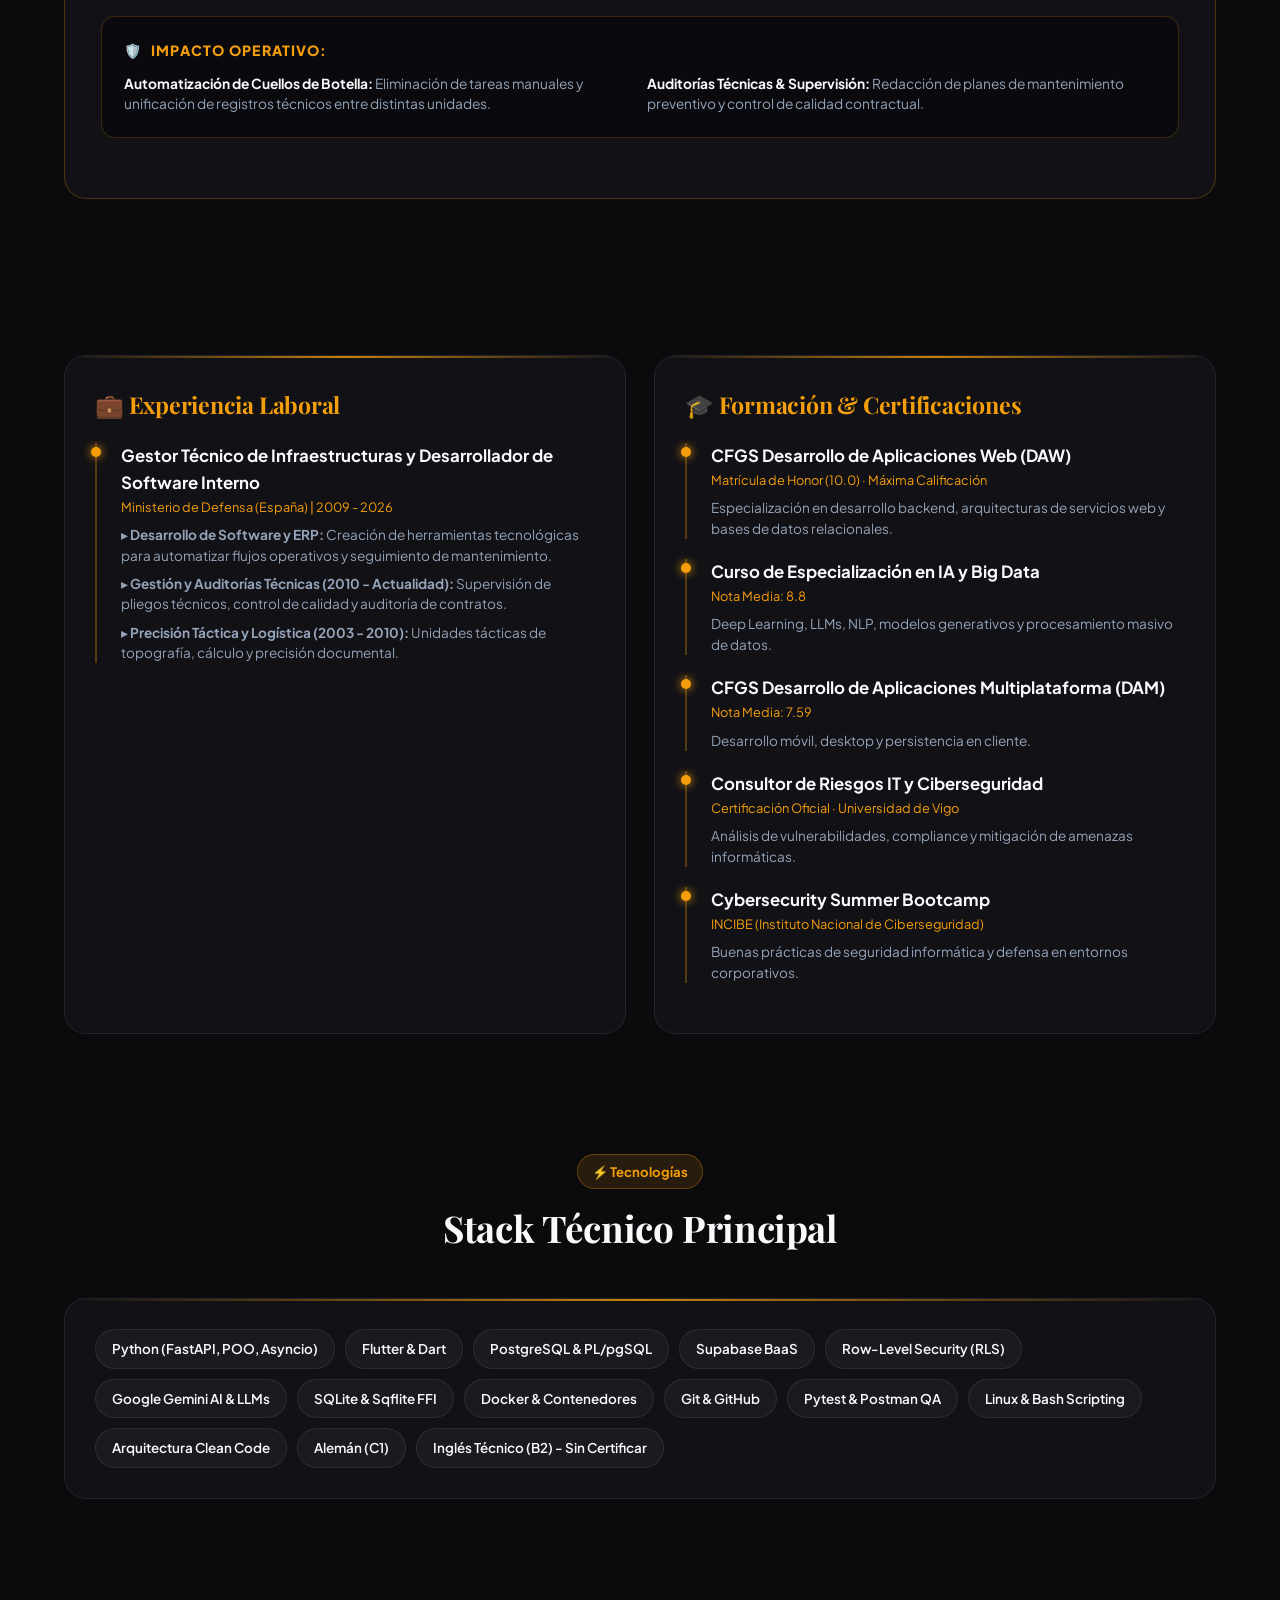
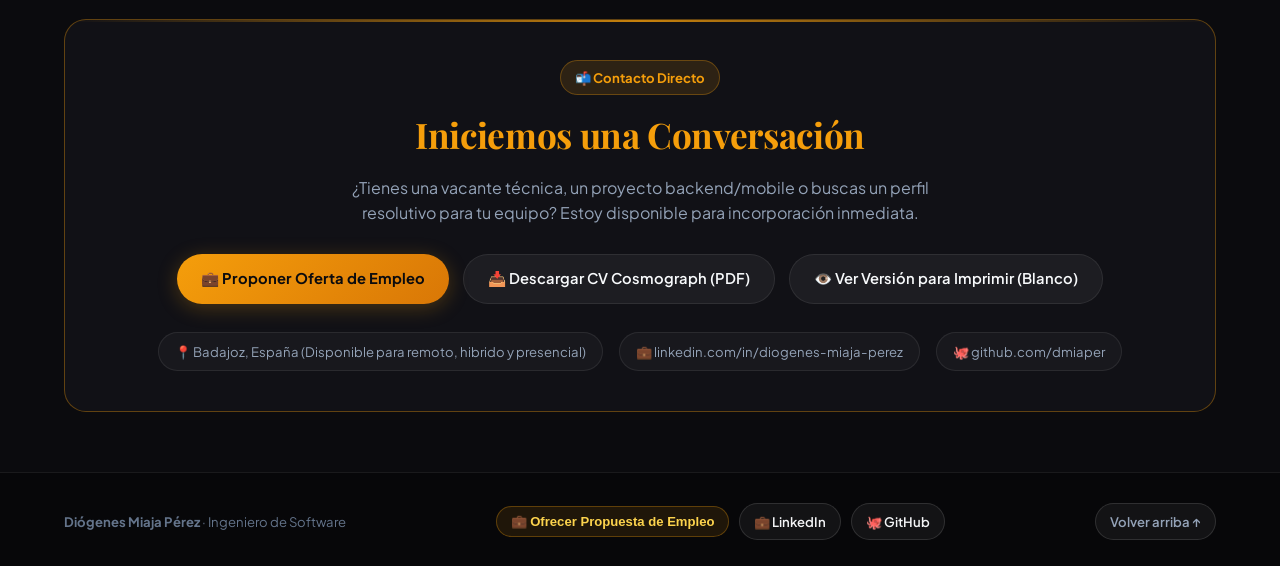
==== commit 37b46b9a: "correción del boton se ha" ====
--- a/index.html
+++ b/index.html
@@ -1,19 +1,24 @@
 <!DOCTYPE html>
 <html lang="es">
+
 <head>
   <meta charset="UTF-8">
   <meta name="viewport" content="width=device-width, initial-scale=1.0">
   <title>Diógenes Miaja Pérez — Backend, IA & Mobile Flutter Developer</title>
-  <meta name="description" content="Portafolio profesional de Diógenes Miaja Pérez: Ingeniero de Software especializado en Python, FastAPI, Flutter/Dart, PostgreSQL RLS e IA Generativa. Matrícula de Honor en DAW.">
-  
+  <meta name="description"
+    content="Portafolio profesional de Diógenes Miaja Pérez: Ingeniero de Software especializado en Python, FastAPI, Flutter/Dart, PostgreSQL RLS e IA Generativa. Matrícula de Honor en DAW.">
+
   <!-- Google Fonts: Playfair Display & Plus Jakarta Sans / Inter -->
   <link rel="preconnect" href="https://fonts.googleapis.com">
   <link rel="preconnect" href="https://fonts.gstatic.com" crossorigin>
-  <link href="https://fonts.googleapis.com/css2?family=Inter:wght@300;400;500;600;700&family=Playfair+Display:ital,wght@0,600;0,700;0,900;1,600&family=Plus+Jakarta+Sans:wght@500;600;700;800&family=JetBrains+Mono:wght@400;500;600&display=swap" rel="stylesheet">
-  
+  <link
+    href="https://fonts.googleapis.com/css2?family=Inter:wght@300;400;500;600;700&family=Playfair+Display:ital,wght@0,600;0,700;0,900;1,600&family=Plus+Jakarta+Sans:wght@500;600;700;800&family=JetBrains+Mono:wght@400;500;600&display=swap"
+    rel="stylesheet">
+
   <link rel="stylesheet" href="styles.css">
-<link rel="icon" type="image/jpg" href="assets/diogenes-profile.jpg">
+  <link rel="icon" type="image/jpg" href="assets/diogenes-profile.jpg">
 </head>
+
 <body>
 
   <div class="ambient-glow"></div>
@@ -41,7 +46,8 @@
       </nav>
 
       <div>
-        <button type="button" class="btn-master btn-sm" onclick="openOfferEmail('Diógenes Miaja', 'dmiaper@hotmail.com')">
+        <button type="button" class="btn-master btn-sm"
+          onclick="openOfferEmail('Diógenes Miaja', 'dmiaper@hotmail.com')">
           <span>💼 Proponer Oferta</span>
         </button>
       </div>
@@ -53,7 +59,7 @@
     <!-- HERO SECTION -->
     <section class="hero-section" id="hero">
       <div class="container hero-grid">
-        
+
         <div>
           <div class="hero-eyebrow">
             <span class="badge-pill">
@@ -68,7 +74,10 @@
           </h1>
 
           <p class="hero-lead">
-            Desarrollador de software especializado en <strong>Python (FastAPI)</strong>, desarrollo multiplataforma con <strong>Flutter/Dart</strong> y arquitecturas de datos seguras con <strong>PostgreSQL y Row-Level Security (RLS)</strong>. Con más de 20 años de solvencia institucional y técnica en el Ministerio de Defensa y <strong>Matrícula de Honor (10)</strong> en DAW.
+            Desarrollador de software especializado en <strong>Python (FastAPI)</strong>, desarrollo multiplataforma con
+            <strong>Flutter/Dart</strong> y arquitecturas de datos seguras con <strong>PostgreSQL y Row-Level Security
+              (RLS)</strong>. Con más de 20 años de solvencia institucional y técnica en el Ministerio de Defensa y
+            <strong>Matrícula de Honor (10)</strong> en DAW.
           </p>
 
           <!-- Métricas -->
@@ -107,23 +116,25 @@
           <!-- Callout -->
           <div class="hiring-callout-strip">
             <span class="status-dot-green"></span>
-            <span><strong>Incorporación Inmediata:</strong> 100% Remoto, Híbrido o Presencial (Badajoz y Cáceres).</span>
+            <span><strong>Incorporación Inmediata:</strong> 100% Remoto, Híbrido o Presencial (Badajoz y
+              Cáceres).</span>
           </div>
         </div>
 
         <!-- Tarjeta Hero Lateral -->
         <div class="hero-card-side glass-panel">
           <div class="top-light-line"></div>
-          
+
           <div class="avatar-ring">
             <div class="avatar-inner">
-              <img src="assets/perfil_dio.png" alt="Foto de Diógenes Miaja Pérez" class="profile-photo-img" loading="eager">
+              <img src="assets/perfil_dio.png" alt="Foto de Diógenes Miaja Pérez" class="profile-photo-img"
+                loading="eager">
             </div>
           </div>
 
           <h2 class="hero-side-name">Diógenes Miaja Pérez</h2>
           <p class="hero-side-role">Backend, AI & Mobile Specialist</p>
-          
+
           <div class="hero-side-tags">
             <span class="tag-pill">Python / FastAPI</span>
             <span class="tag-pill">Flutter / Dart</span>
@@ -146,7 +157,10 @@
             <span class="badge-pill" style="margin-bottom: 10px;">💼 Oportunidades Laborales</span>
             <h3 class="hiring-box-title">¿Buscas un perfil resolutivo para tu equipo técnico?</h3>
             <p class="hiring-box-desc">
-              Estoy disponible para contratación individual inmediata en puestos de: <strong>Ingeniero Backend (Python/FastAPI)</strong>, <strong>Desarrollador Mobile (Flutter/Dart)</strong>, <strong>Especialista en Inteligencia Artificial Generativa & LLMs</strong> o <strong>Arquitecto de Bases de Datos con Políticas RLS</strong>. Aporto alta autonomía, rigor militar en plazos y código limpio.
+              Estoy disponible para contratación individual inmediata en puestos de: <strong>Ingeniero Backend
+                (Python/FastAPI)</strong>, <strong>Desarrollador Mobile (Flutter/Dart)</strong>, <strong>Especialista en
+                Inteligencia Artificial Generativa & LLMs</strong> o <strong>Arquitecto de Bases de Datos con Políticas
+                RLS</strong>. Aporto alta autonomía, rigor militar en plazos y código limpio.
             </p>
             <div class="hiring-chips">
               <span class="chip">📍 Remoto / Híbrido / Presencial</span>
@@ -156,7 +170,8 @@
             </div>
           </div>
           <div class="hiring-box-actions">
-            <button type="button" class="btn-master btn-block" onclick="openOfferEmail('Diógenes Miaja', 'dmiaper@hotmail.com')">
+            <button type="button" class="btn-master btn-block"
+              onclick="openOfferEmail('Diógenes Miaja', 'dmiaper@hotmail.com')">
               <span>💼 Proponer Oferta de Empleo</span>
             </button>
             <a href="./CV_Diogenes_Miaja_Cosmograph.pdf" download class="btn-glass btn-block">
@@ -170,12 +185,13 @@
     <!-- PROYECTOS DESTACADOS CON DESGLOSE DE AUTORÍA -->
     <section class="section-block" id="proyectos">
       <div class="container">
-        
+
         <div class="section-head">
           <span class="badge-pill">🛠️ Portafolio de Ingeniería</span>
           <h2 class="section-title">Proyectos de Software & Contribución Técnica</h2>
           <p class="section-sub">
-            Detalle pormenorizado de los proyectos en los que he trabajado y la autoría de cada componente arquitectónico.
+            Detalle pormenorizado de los proyectos en los que he trabajado y la autoría de cada componente
+            arquitectónico.
           </p>
         </div>
 
@@ -192,7 +208,9 @@
           </div>
 
           <p class="project-summary">
-            Plataforma integral para juegos de rol tácticos en mesa (TTRPG) que combina sincronización en tiempo real, gestión de fichas, tiradas de dados 3D y aislamiento riguroso de campañas mediante políticas Row-Level Security.
+            Plataforma integral para juegos de rol tácticos en mesa (TTRPG) que combina sincronización en tiempo real,
+            gestión de fichas, tiradas de dados 3D y aislamiento riguroso de campañas mediante políticas Row-Level
+            Security.
           </p>
 
           <!-- DESGLOSE ESPECÍFICO DE QUÉ HIZO DIÓGENES -->
@@ -201,30 +219,38 @@
               <span>⚙️</span>
               <span>Desglose de Contribución: ¿En qué trabajó Diógenes específicamente?</span>
             </h4>
-            
+
             <ul class="contribution-list">
               <li>
                 <strong>Arquitectura del Creator Hub & Lógica de Mundos:</strong>
-                Modelado integral de los flujos de creación guiada (Wizards) en Flutter, permitiendo la parametrización de atributos, leyes universales, demografía y diplomacia de facciones.
+                Modelado integral de los flujos de creación guiada (Wizards) en Flutter, permitiendo la parametrización
+                de atributos, leyes universales, demografía y diplomacia de facciones.
               </li>
               <li>
                 <strong>Orquestación de Inteligencia Artificial (Oráculo):</strong>
-                Integración asíncrona con la API de Google Gemini para la generación procedural de lore, y procesamiento transitorio en memoria RAM de manuales PDF mediante Syncfusion PDF para evitar fugas de memoria (memory leaks).
+                Integración asíncrona con la API de Google Gemini para la generación procedural de lore, y procesamiento
+                transitorio en memoria RAM de manuales PDF mediante Syncfusion PDF para evitar fugas de memoria (memory
+                leaks).
               </li>
               <li>
                 <strong>Generación de Dirección Artística Visual:</strong>
-                Implementación de prompts parametrizados y conexión asíncrona con el servicio de Pollinations.ai para renderizar la atmósfera y paleta cromática de la campaña bajo demanda.
+                Implementación de prompts parametrizados y conexión asíncrona con el servicio de Pollinations.ai para
+                renderizar la atmósfera y paleta cromática de la campaña bajo demanda.
               </li>
               <li>
                 <strong>Desacoplamiento Estructural (SOLID):</strong>
-                Aplicación de los principios de Responsabilidad Única (SRP) e Inversión de Dependencias para aislar el "Grimorio del Universo" en la capa de UI, garantizando consultas seguras tanto para jugadores como para másteres.
+                Aplicación de los principios de Responsabilidad Única (SRP) e Inversión de Dependencias para aislar el
+                "Grimorio del Universo" en la capa de UI, garantizando consultas seguras tanto para jugadores como para
+                másteres.
               </li>
             </ul>
 
             <div class="collaborator-note">
               <span>🤝</span>
               <span>
-                <strong>Colaboración del Proyecto:</strong> Desarrollado en conjunto con <strong>Pablo Cháfer</strong>, quien estuvo a cargo del desarrollo del cliente multiplataforma Flutter enfocado en el Hero Hub, la gestión de fichas de personajes persistentes y la interfaz interactiva de combate táctico.
+                <strong>Colaboración del Proyecto:</strong> Desarrollado en conjunto con <strong>Pablo Cháfer</strong>,
+                quien estuvo a cargo del desarrollo del cliente multiplataforma Flutter enfocado en el Hero Hub, la
+                gestión de fichas de personajes persistentes y la interfaz interactiva de combate táctico.
               </span>
             </div>
           </div>
@@ -246,14 +272,18 @@
 
           <div class="project-topline">
             <div>
-              <span class="badge-pill" style="margin-bottom: 8px;">Proyecto Estrella Individual · 100% Autoría de Diógenes</span>
-              <h3 class="project-title text-amber">NeuroDeck — Plataforma de Estudio Inteligente con Algoritmo SRS & IA</h3>
+              <span class="badge-pill" style="margin-bottom: 8px;">Proyecto Estrella Individual · 100% Autoría de
+                Diógenes</span>
+              <h3 class="project-title text-amber">NeuroDeck — Plataforma de Estudio Inteligente con Algoritmo SRS & IA
+              </h3>
             </div>
             <span class="project-role-badge">Arquitectura Completa · Frontend, Backend & IA</span>
           </div>
 
           <p class="project-summary">
-            Plataforma multiplataforma de estudio y retención del conocimiento diseñada bajo estética cyberpunk. Modela el olvido de la memoria mediante un algoritmo propio de deterioro sináptico (SRS) y cuenta con un tutor asistido por IA contextual mediante Google Gemini API.
+            Plataforma multiplataforma de estudio y retención del conocimiento diseñada bajo estética cyberpunk. Modela
+            el olvido de la memoria mediante un algoritmo propio de deterioro sináptico (SRS) y cuenta con un tutor
+            asistido por IA contextual mediante Google Gemini API.
           </p>
 
           <!-- DESGLOSE ESPECÍFICO DE NEURODECK -->
@@ -262,34 +292,44 @@
               <span>🧠</span>
               <span>Hitos Técnicos Desarrollados por Diógenes:</span>
             </h4>
-            
+
             <ul class="contribution-list">
               <li>
                 <strong>Algoritmo de Deterioro Sináptico (SRS):</strong>
-                Modelo matemático con 4 escalones progresivos (1, 3, 7 y 21 días) que ajusta la fecha del próximo repaso y la barra de salud del conocimiento en función del acierto o fatiga.
+                Modelo matemático con 4 escalones progresivos (1, 3, 7 y 21 días) que ajusta la fecha del próximo repaso
+                y la barra de salud del conocimiento en función del acierto o fatiga.
               </li>
               <li>
                 <strong>Chat Neural con Google Gemini API:</strong>
-                Implementación de un tutor de IA contextual con prompt engineering defensivo que acota las explicaciones estrictamente al temario cargado, evitando alucinaciones.
+                Implementación de un tutor de IA contextual con prompt engineering defensivo que acota las explicaciones
+                estrictamente al temario cargado, evitando alucinaciones.
               </li>
               <li>
                 <strong>Persistencia Offline-First & SQLite:</strong>
-                Uso de <code style="color: var(--master-gold);">sqflite</code> y <code style="color: var(--master-gold);">sqflite_common_ffi</code> con soporte de migraciones de base de datos desde la v1 hasta la v4 y exportación/importación de paquetes <code style="color: var(--master-gold);">.ndk</code>.
+                Uso de <code style="color: var(--master-gold);">sqflite</code> y <code
+                  style="color: var(--master-gold);">sqflite_common_ffi</code> con soporte de migraciones de base de
+                datos desde la v1 hasta la v4 y exportación/importación de paquetes <code
+                  style="color: var(--master-gold);">.ndk</code>.
               </li>
               <li>
                 <strong>Accesibilidad por Voz & Biometría:</strong>
-                Lectura por Text-to-Speech (<code style="color: var(--master-gold);">flutter_tts</code>) con gestión de interrupciones, selección de fragmentos y autenticación biométrica nativa (<code style="color: var(--master-gold);">local_auth</code>).
+                Lectura por Text-to-Speech (<code style="color: var(--master-gold);">flutter_tts</code>) con gestión de
+                interrupciones, selección de fragmentos y autenticación biométrica nativa (<code
+                  style="color: var(--master-gold);">local_auth</code>).
               </li>
             </ul>
           </div>
 
           <!-- DEMO INTERACTIVA DEL ALGORITMO SRS -->
           <div class="srs-demo-box">
-            <div style="display: flex; justify-content: space-between; align-items: center; margin-bottom: 8px; flex-wrap: wrap; gap: 8px;">
-              <strong style="font-size: 0.95rem; color: var(--master-gold);">🔬 Demostración en Vivo del Algoritmo SRS NeuroDeck:</strong>
-              <span style="font-size: 0.76rem; color: var(--text-subtle);">Simula la retención de una tarjeta de memoria</span>
-            </div>
-            
+            <div
+              style="display: flex; justify-content: space-between; align-items: center; margin-bottom: 8px; flex-wrap: wrap; gap: 8px;">
+              <strong style="font-size: 0.95rem; color: var(--master-gold);">🔬 Demostración en Vivo del Algoritmo SRS
+                NeuroDeck:</strong>
+              <span style="font-size: 0.76rem; color: var(--text-subtle);">Simula la retención de una tarjeta de
+                memoria</span>
+            </div>
+
             <p style="font-size: 0.85rem; color: var(--text-muted); margin-bottom: 10px;">
               Tarjeta evaluada: <em>"¿Qué ventaja aporta implementar Row-Level Security (RLS) en la base de datos?"</em>
             </p>
@@ -307,10 +347,12 @@
                 <div class="health-track">
                   <div class="health-fill" id="srsHealthBar"></div>
                 </div>
-                <span id="srsHealthVal" style="font-size: 0.82rem; font-weight: 700; color: #10B981;">85% (Consolidado)</span>
+                <span id="srsHealthVal" style="font-size: 0.82rem; font-weight: 700; color: #10B981;">85%
+                  (Consolidado)</span>
               </div>
               <div style="font-size: 0.8rem; color: var(--text-muted);">
-                Intervalo: <strong id="srsIntervalVal" style="color: var(--master-gold);">Revisión en 7 días (Escalón 3)</strong>
+                Intervalo: <strong id="srsIntervalVal" style="color: var(--master-gold);">Revisión en 7 días (Escalón
+                  3)</strong>
               </div>
             </div>
           </div>
@@ -329,17 +371,21 @@
           </div>
 
           <p class="project-summary">
-            Diseño e implementación de un sistema de gestión empresarial interno (ERP) para la automatización de procesos de mantenimiento, seguimiento de auditorías técnicas y trazabilidad integral de contratos de infraestructuras críticas.
+            Diseño e implementación de un sistema de gestión empresarial interno (ERP) para la automatización de
+            procesos de mantenimiento, seguimiento de auditorías técnicas y trazabilidad integral de contratos de
+            infraestructuras críticas.
           </p>
 
           <div class="contribution-breakdown">
             <h4 class="contribution-title"><span>🛡️</span><span>Impacto Operativo:</span></h4>
             <ul class="contribution-list">
               <li>
-                <strong>Automatización de Cuellos de Botella:</strong> Eliminación de tareas manuales y unificación de registros técnicos entre distintas unidades.
-              </li>
-              <li>
-                <strong>Auditorías Técnicas & Supervisión:</strong> Redacción de planes de mantenimiento preventivo y control de calidad contractual.
+                <strong>Automatización de Cuellos de Botella:</strong> Eliminación de tareas manuales y unificación de
+                registros técnicos entre distintas unidades.
+              </li>
+              <li>
+                <strong>Auditorías Técnicas & Supervisión:</strong> Redacción de planes de mantenimiento preventivo y
+                control de calidad contractual.
               </li>
             </ul>
           </div>
@@ -351,7 +397,7 @@
     <!-- TRAYECTORIA Y FORMACIÓN (DOS COLUMNAS) -->
     <section class="section-block" id="trayectoria">
       <div class="container two-cols">
-        
+
         <!-- EXPERIENCIA LABORAL -->
         <div class="timeline-card glass-panel">
           <div class="top-light-line"></div>
@@ -363,9 +409,12 @@
             <div class="tl-sub">Ministerio de Defensa (España) | 2009 - 2026</div>
             <div class="tl-desc">
               <ul style="list-style: none; display: flex; flex-direction: column; gap: 8px; margin-top: 6px;">
-                <li>▸ <strong>Desarrollo de Software y ERP:</strong> Creación de herramientas tecnológicas para automatizar flujos operativos y seguimiento de mantenimiento.</li>
-                <li>▸ <strong>Gestión y Auditorías Técnicas (2010 - Actualidad):</strong> Supervisión de pliegos técnicos, control de calidad y auditoría de contratos.</li>
-                <li>▸ <strong>Precisión Táctica y Logística (2003 - 2010):</strong> Unidades tácticas de topografía, cálculo y precisión documental.</li>
+                <li>▸ <strong>Desarrollo de Software y ERP:</strong> Creación de herramientas tecnológicas para
+                  automatizar flujos operativos y seguimiento de mantenimiento.</li>
+                <li>▸ <strong>Gestión y Auditorías Técnicas (2010 - Actualidad):</strong> Supervisión de pliegos
+                  técnicos, control de calidad y auditoría de contratos.</li>
+                <li>▸ <strong>Precisión Táctica y Logística (2003 - 2010):</strong> Unidades tácticas de topografía,
+                  cálculo y precisión documental.</li>
               </ul>
             </div>
           </div>
@@ -380,7 +429,8 @@
             <div class="timeline-dot"></div>
             <div class="tl-role">CFGS Desarrollo de Aplicaciones Web (DAW)</div>
             <div class="tl-sub">Matrícula de Honor (10.0) · Máxima Calificación</div>
-            <div class="tl-desc">Especialización en desarrollo backend, arquitecturas de servicios web y bases de datos relacionales.</div>
+            <div class="tl-desc">Especialización en desarrollo backend, arquitecturas de servicios web y bases de datos
+              relacionales.</div>
           </div>
 
           <div class="timeline-item">
@@ -418,7 +468,7 @@
     <!-- STACK TECNOLÓGICO -->
     <section class="section-block" id="stack">
       <div class="container">
-        
+
         <div class="section-head">
           <span class="badge-pill">⚡ Tecnologías</span>
           <h2 class="section-title">Stack Técnico Principal</h2>
@@ -450,13 +500,14 @@
     <!-- CONTACTO Y DESCARGA DE CV -->
     <section class="section-block" id="contacto">
       <div class="container">
-        
+
         <div class="contact-hero-card glass-panel">
           <div class="top-light-line"></div>
           <span class="badge-pill" style="margin-bottom: 12px;">📬 Contacto Directo</span>
           <h3 class="text-amber">Iniciemos una Conversación</h3>
           <p>
-            ¿Tienes una vacante técnica, un proyecto backend/mobile o buscas un perfil resolutivo para tu equipo? Estoy disponible para incorporación inmediata.
+            ¿Tienes una vacante técnica, un proyecto backend/mobile o buscas un perfil resolutivo para tu equipo? Estoy
+            disponible para incorporación inmediata.
           </p>
 
           <div class="contact-actions">
@@ -472,9 +523,11 @@
           </div>
 
           <div class="contact-links-row">
-            <span class="contact-pill-link">📍 Badajoz, España (Disponible para remoto y traslados)</span>
-            <a href="https://linkedin.com/in/diogenes-miaja-perez" target="_blank" rel="noopener" class="contact-pill-link">💼 linkedin.com/in/diogenes-miaja-perez</a>
-            <a href="https://github.com/dmiaper" target="_blank" rel="noopener" class="contact-pill-link">🐙 github.com/dmiaper</a>
+            <span class="contact-pill-link">📍 Badajoz, España (Disponible para remoto, hibrido y presencial)</span>
+            <a href="https://linkedin.com/in/diogenes-miaja-perez" target="_blank" rel="noopener"
+              class="contact-pill-link">💼 linkedin.com/in/diogenes-miaja-perez</a>
+            <a href="https://github.com/dmiaper" target="_blank" rel="noopener" class="contact-pill-link">🐙
+              github.com/dmiaper</a>
           </div>
         </div>
 
@@ -483,14 +536,15 @@
 
   </main>
 
-    <!-- FOOTER -->
+  <!-- FOOTER -->
   <footer class="site-footer">
     <div class="container footer-layout">
       <div>
         <strong>Diógenes Miaja Pérez</strong> · Ingeniero de Software
       </div>
       <div class="footer-buttons">
-        <button type="button" class="btn-footer btn-footer-gold" onclick="openOfferEmail('Diógenes Miaja', 'dmiaper@hotmail.com')">
+        <button type="button" class="btn-footer btn-footer-gold"
+          onclick="openOfferEmail('Diógenes Miaja', 'dmiaper@hotmail.com')">
           <span>💼 Ofrecer Propuesta de Empleo</span>
         </button>
         <a href="https://linkedin.com/in/diogenes-miaja-perez" target="_blank" rel="noopener" class="btn-footer">
@@ -508,4 +562,5 @@
 
   <script src="app.js"></script>
 </body>
-</html>
+
+</html>
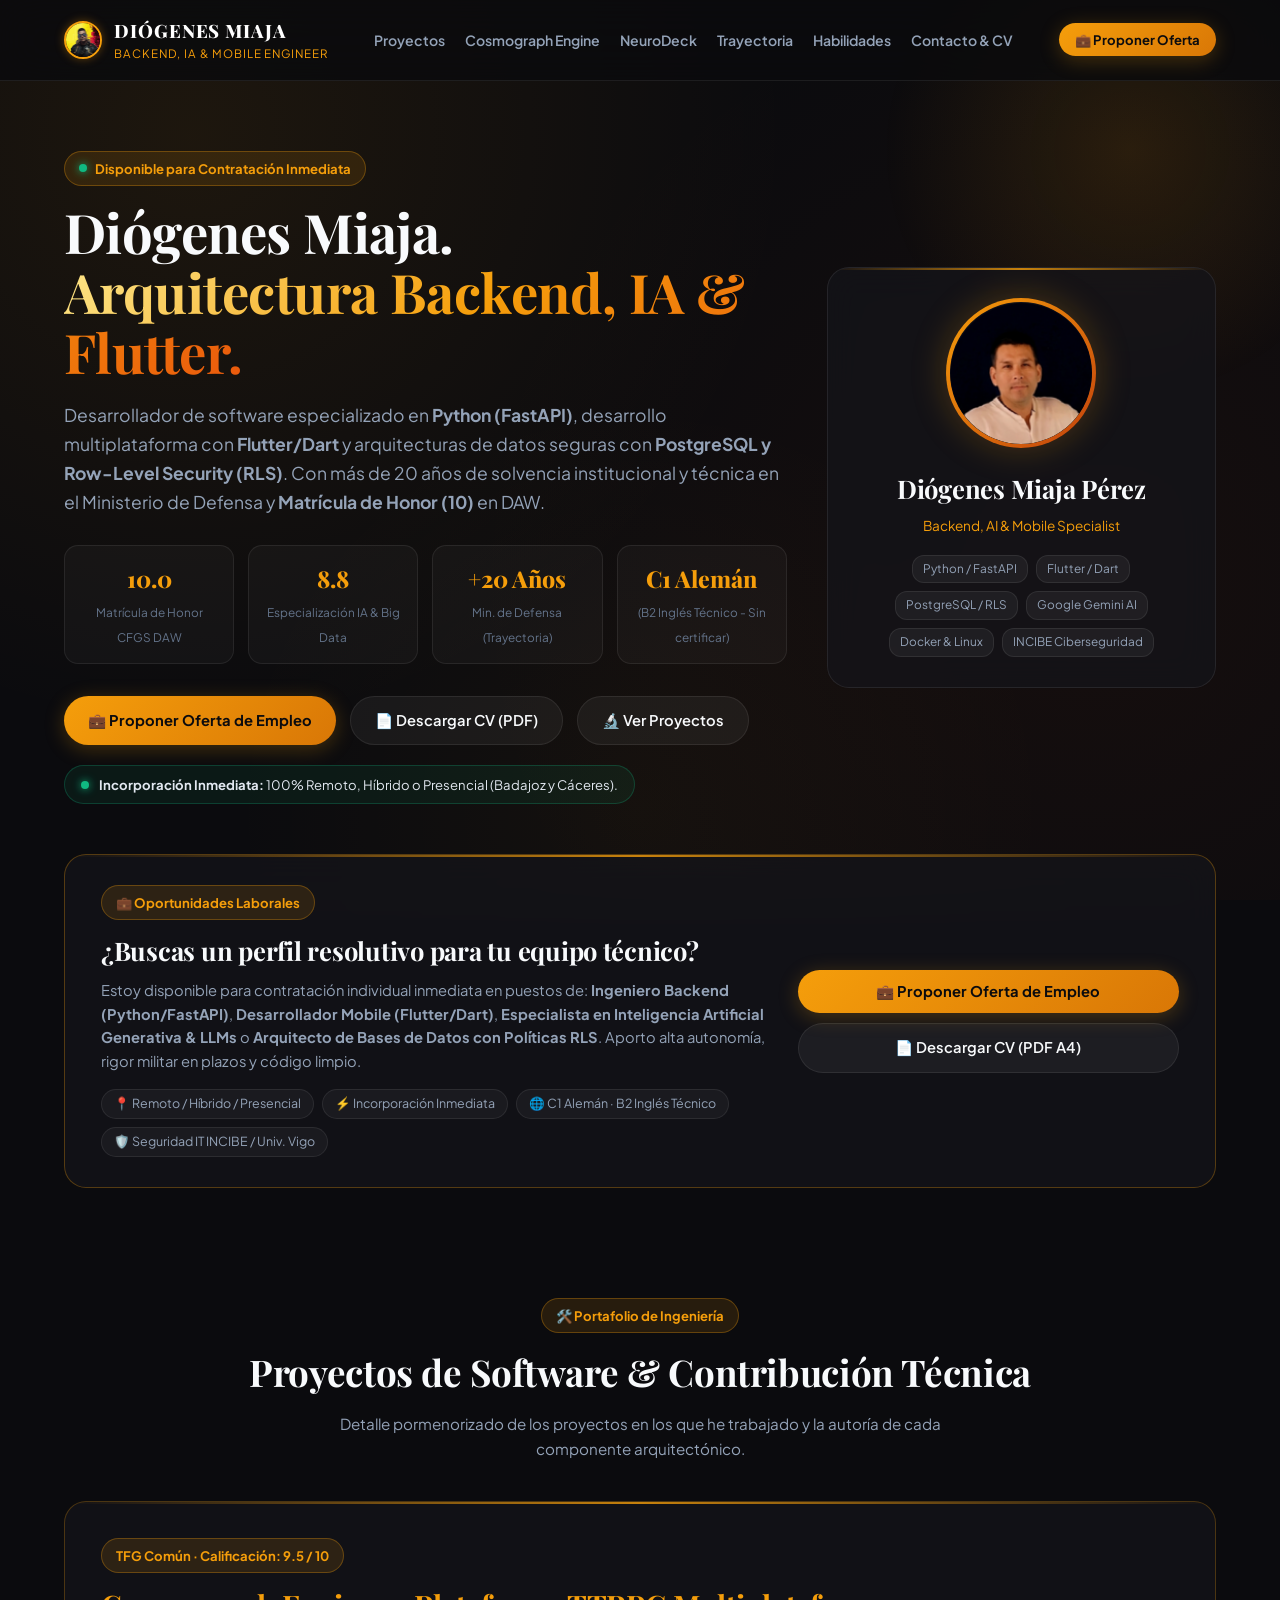
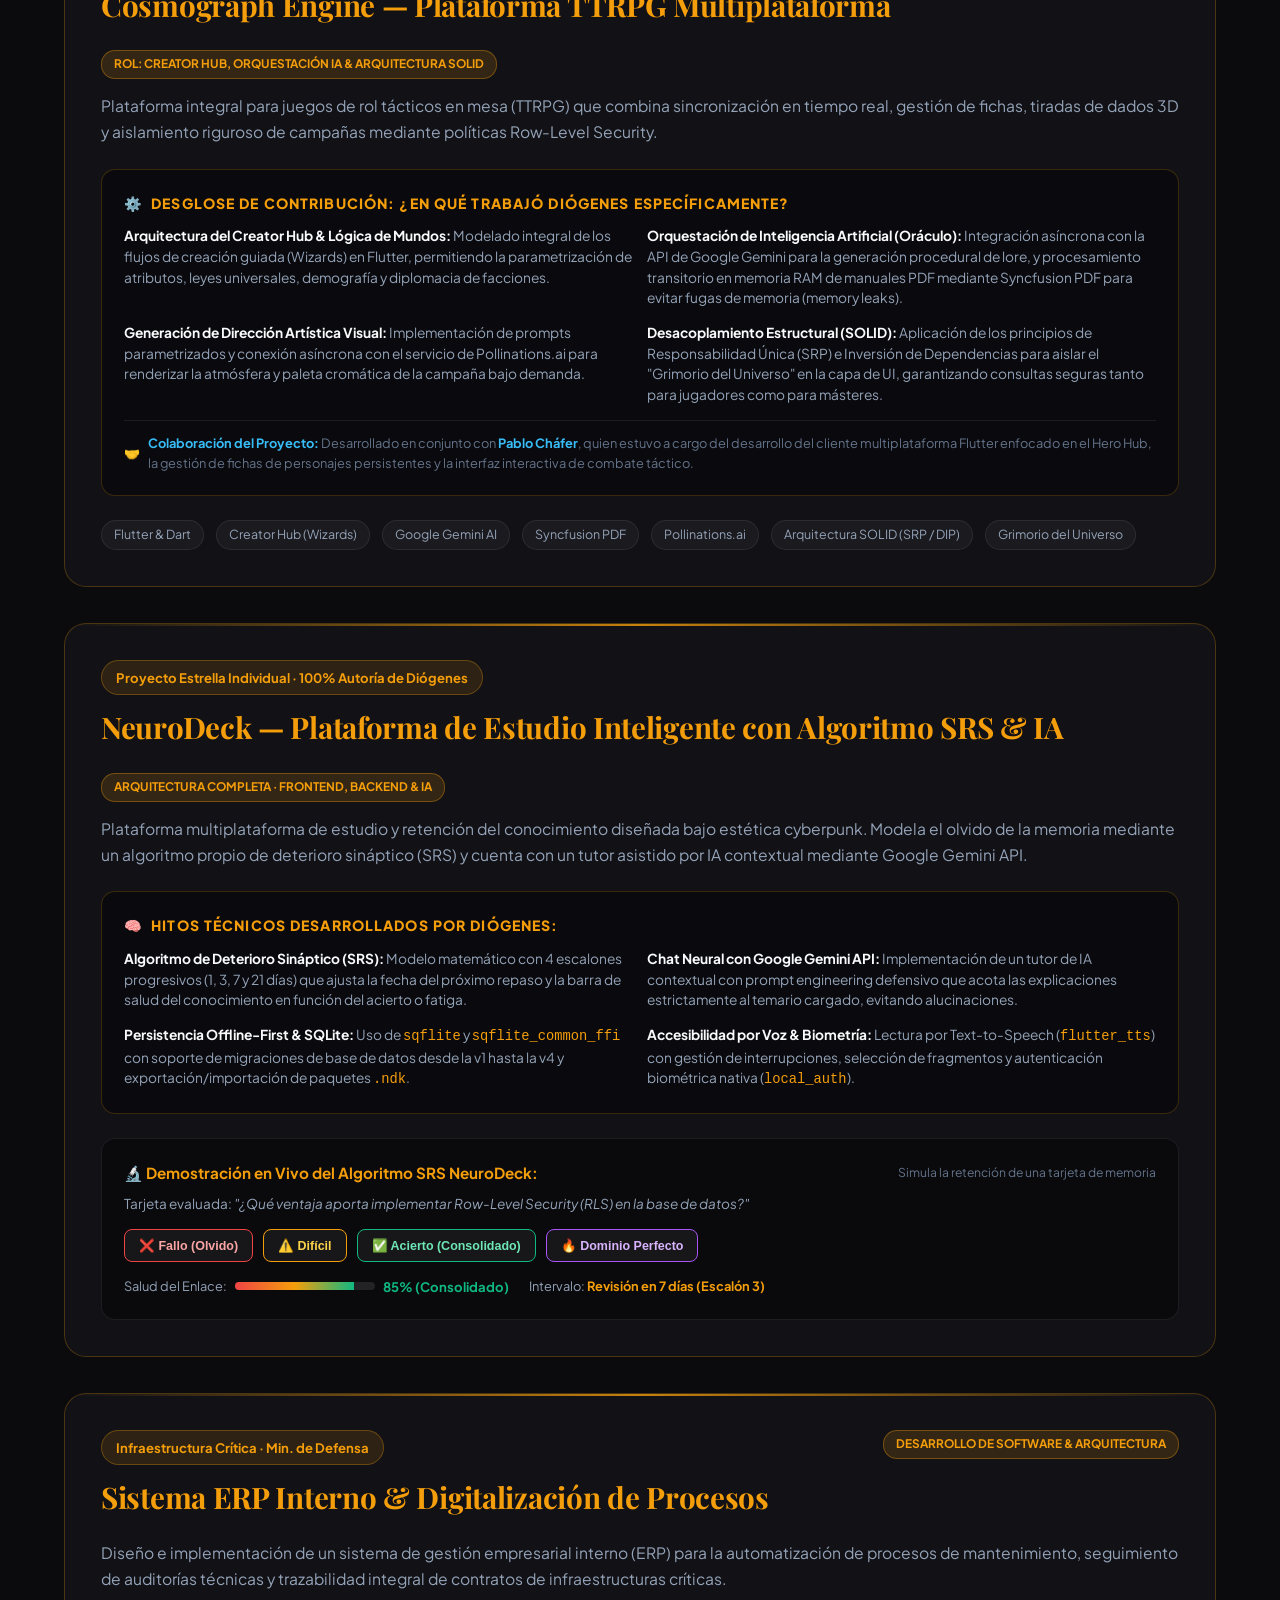
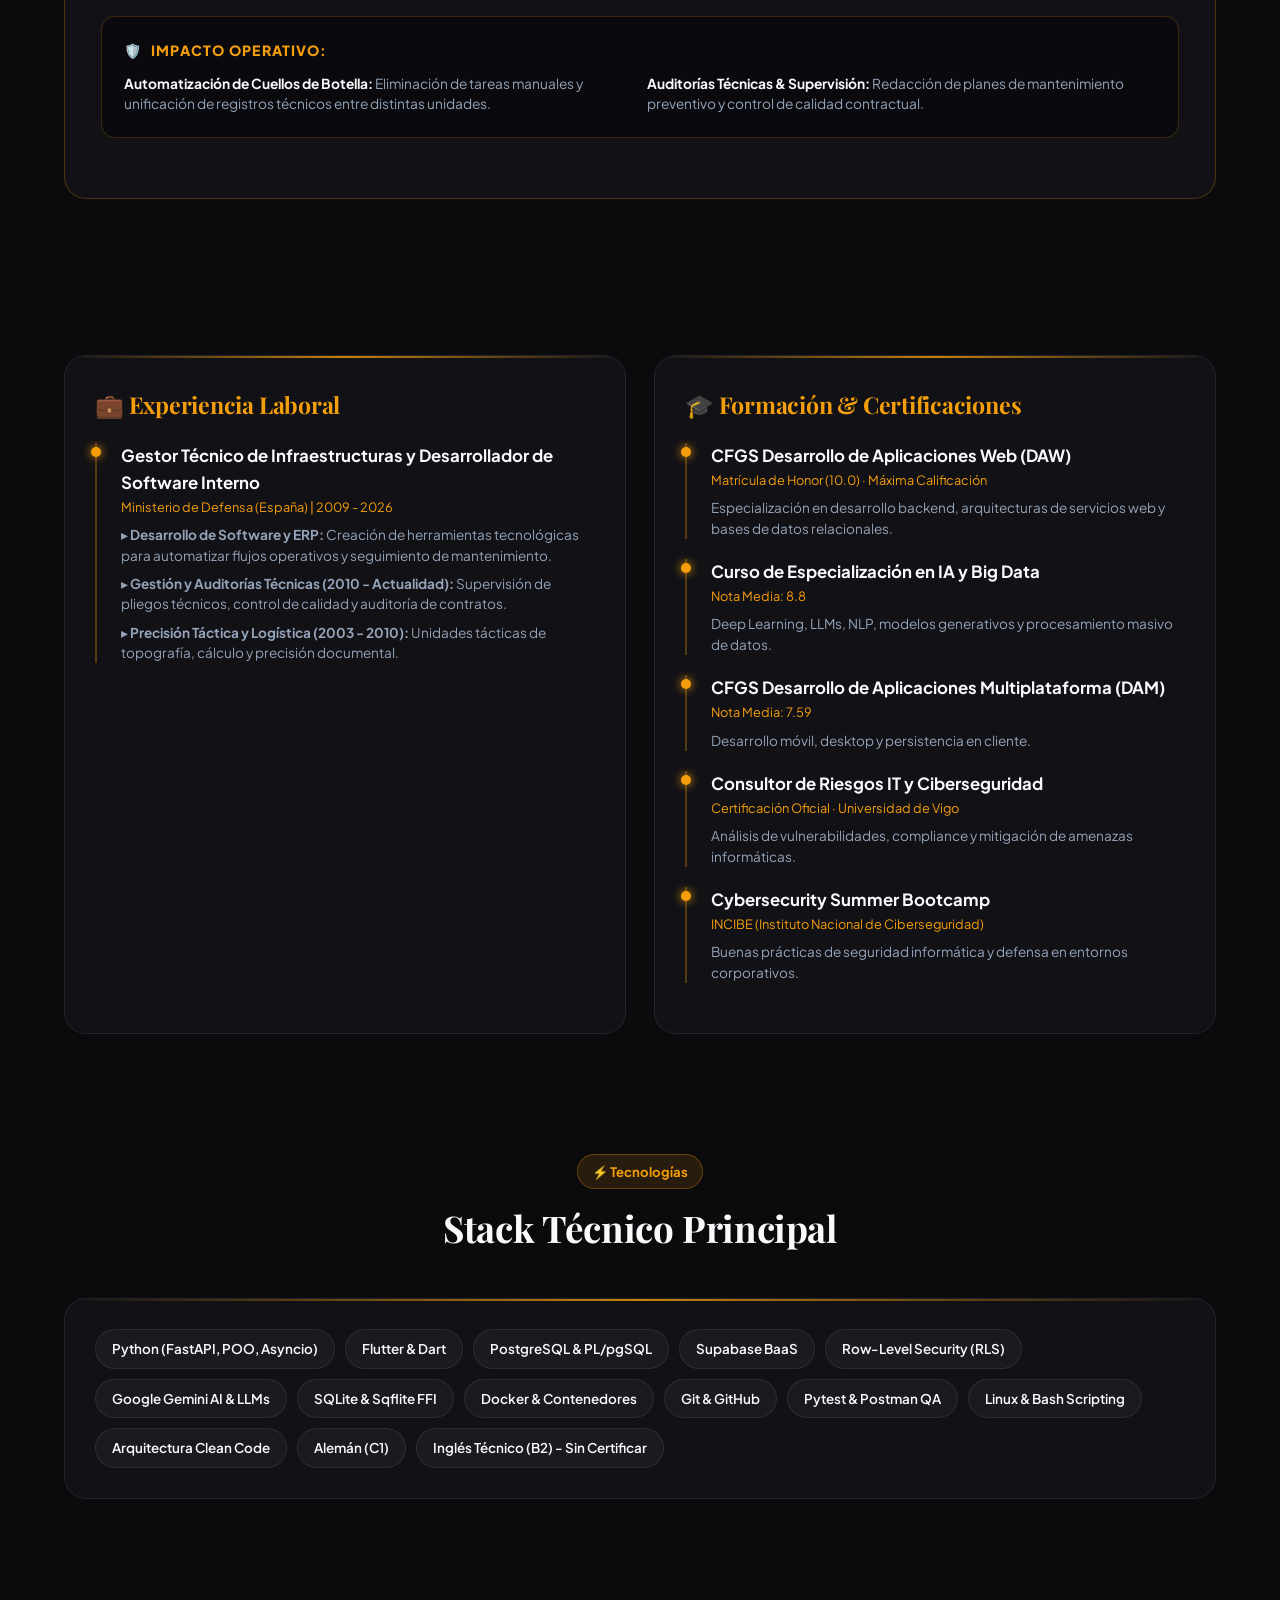
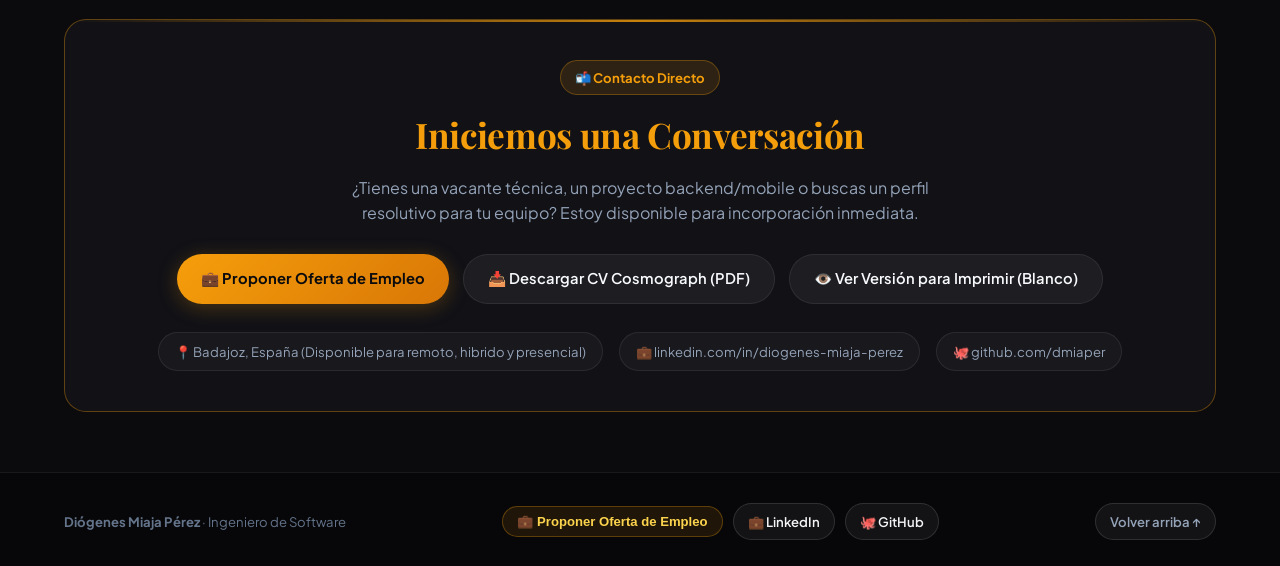
==== commit 0c44cc5c: "Cambios de textos pequeños cambios" ====
--- a/index.html
+++ b/index.html
@@ -544,8 +544,8 @@
       </div>
       <div class="footer-buttons">
         <button type="button" class="btn-footer btn-footer-gold"
-          onclick="openOfferEmail('Diógenes Miaja', 'dmiaper@hotmail.com')">
-          <span>💼 Ofrecer Propuesta de Empleo</span>
+          onclick="openOfferEmail('Diógenes Miaja', 'dmiaper@hotmail.com')" style="cursor: pointer;">
+          <span>💼 Proponer Oferta de Empleo</span>
         </button>
         <a href="https://linkedin.com/in/diogenes-miaja-perez" target="_blank" rel="noopener" class="btn-footer">
           <span>💼 LinkedIn</span>
--- a/styles.css
+++ b/styles.css
@@ -36,6 +36,7 @@
 
 html {
   scroll-behavior: smooth;
+  color-scheme: dark;
 }
 
 body {
@@ -1011,3 +1012,112 @@
   color: #FDE68A;
   box-shadow: 0 0 12px rgba(245, 158, 11, 0.25);
 }
+
+/* ==========================================================================
+   ESTILOS GLOBALES PARA DESPLEGABLES (SELECTS, OPTIONS, ACCORDIONS, DROPDOWNS)
+   ========================================================================== */
+
+select,
+option,
+optgroup {
+  background-color: #15151A !important;
+  color: #F8FAFC !important;
+  color-scheme: dark;
+}
+
+select {
+  font-family: inherit;
+  font-size: 0.92rem;
+  padding: 10px 14px;
+  border-radius: var(--radius-sm);
+  border: 1px solid rgba(255, 255, 255, 0.14);
+  background-color: #15151A;
+  color: #F8FAFC;
+  outline: none;
+  cursor: pointer;
+  transition: border-color var(--transition-fast), box-shadow var(--transition-fast);
+}
+
+select:focus,
+select:hover {
+  border-color: var(--master-gold);
+  box-shadow: 0 0 0 2px var(--master-glow);
+}
+
+option {
+  padding: 10px 12px;
+  background-color: #15151A;
+  color: #F8FAFC;
+}
+
+option:checked,
+option:hover {
+  background-color: #242430 !important;
+  color: var(--master-gold) !important;
+}
+
+/* Desplegables colapsables (details / summary) */
+details {
+  background: rgba(21, 21, 26, 0.85);
+  border: 1px solid rgba(255, 255, 255, 0.09);
+  border-radius: var(--radius-md);
+  padding: 14px 18px;
+  color: var(--text-main);
+  transition: all var(--transition-fast);
+}
+
+details[open] {
+  background: rgba(28, 28, 36, 0.95);
+  border-color: rgba(245, 158, 11, 0.35);
+  box-shadow: 0 8px 24px rgba(0, 0, 0, 0.4);
+}
+
+summary {
+  font-weight: 600;
+  cursor: pointer;
+  color: #F8FAFC;
+  outline: none;
+  user-select: none;
+  list-style: none;
+}
+
+summary::-webkit-details-marker {
+  display: none;
+}
+
+summary:hover {
+  color: var(--master-gold);
+}
+
+/* Menús desplegables y popovers personalizados */
+.dropdown-menu,
+.dropdown-content,
+.custom-dropdown,
+[role="menu"],
+[role="listbox"] {
+  background: #15151A !important;
+  background-color: rgba(21, 21, 26, 0.98) !important;
+  border: 1px solid rgba(255, 255, 255, 0.12) !important;
+  border-radius: var(--radius-md);
+  box-shadow: 0 16px 40px rgba(0, 0, 0, 0.7);
+  color: var(--text-main) !important;
+  backdrop-filter: blur(12px);
+  -webkit-backdrop-filter: blur(12px);
+}
+
+.dropdown-item,
+[role="menuitem"],
+[role="option"] {
+  color: #F8FAFC !important;
+  background: transparent;
+  transition: background var(--transition-fast), color var(--transition-fast);
+}
+
+.dropdown-item:hover,
+.dropdown-item:focus,
+[role="menuitem"]:hover,
+[role="option"]:hover {
+  background: rgba(245, 158, 11, 0.15) !important;
+  color: #FCD34D !important;
+}
+
